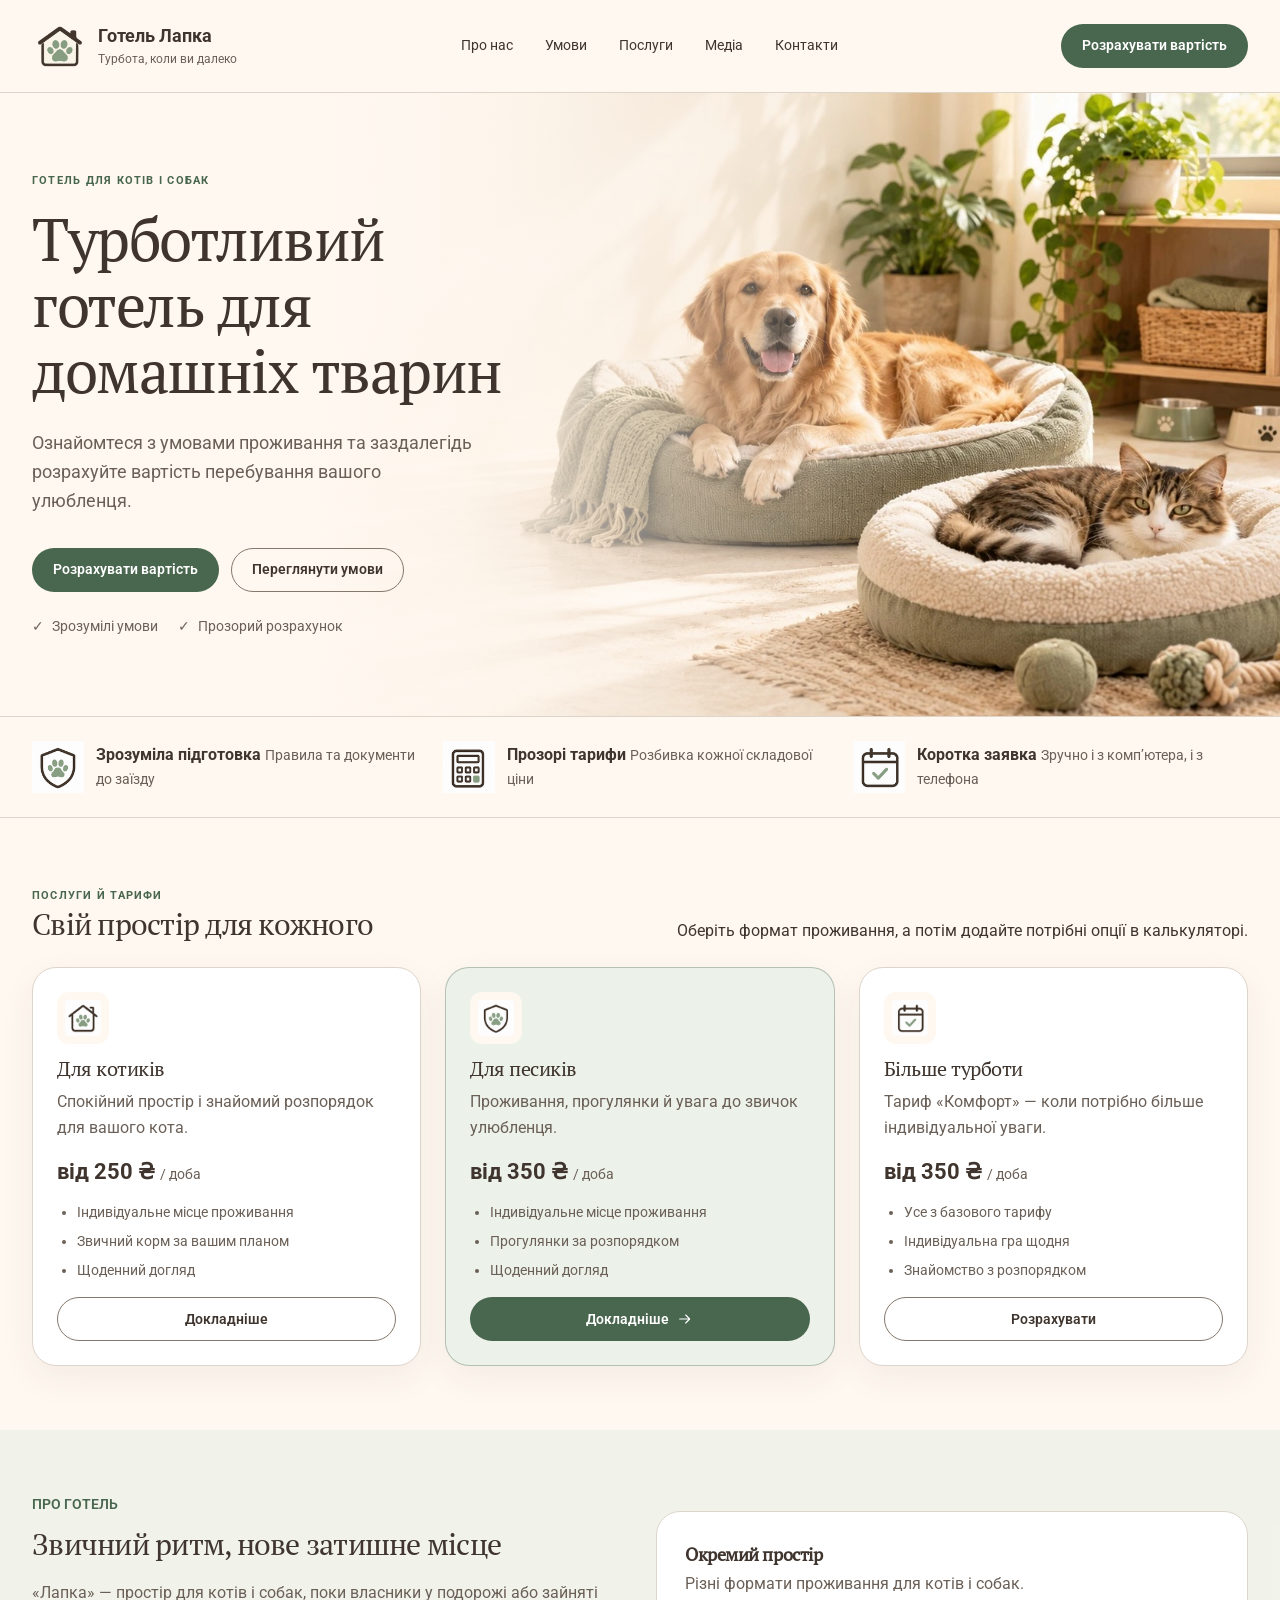
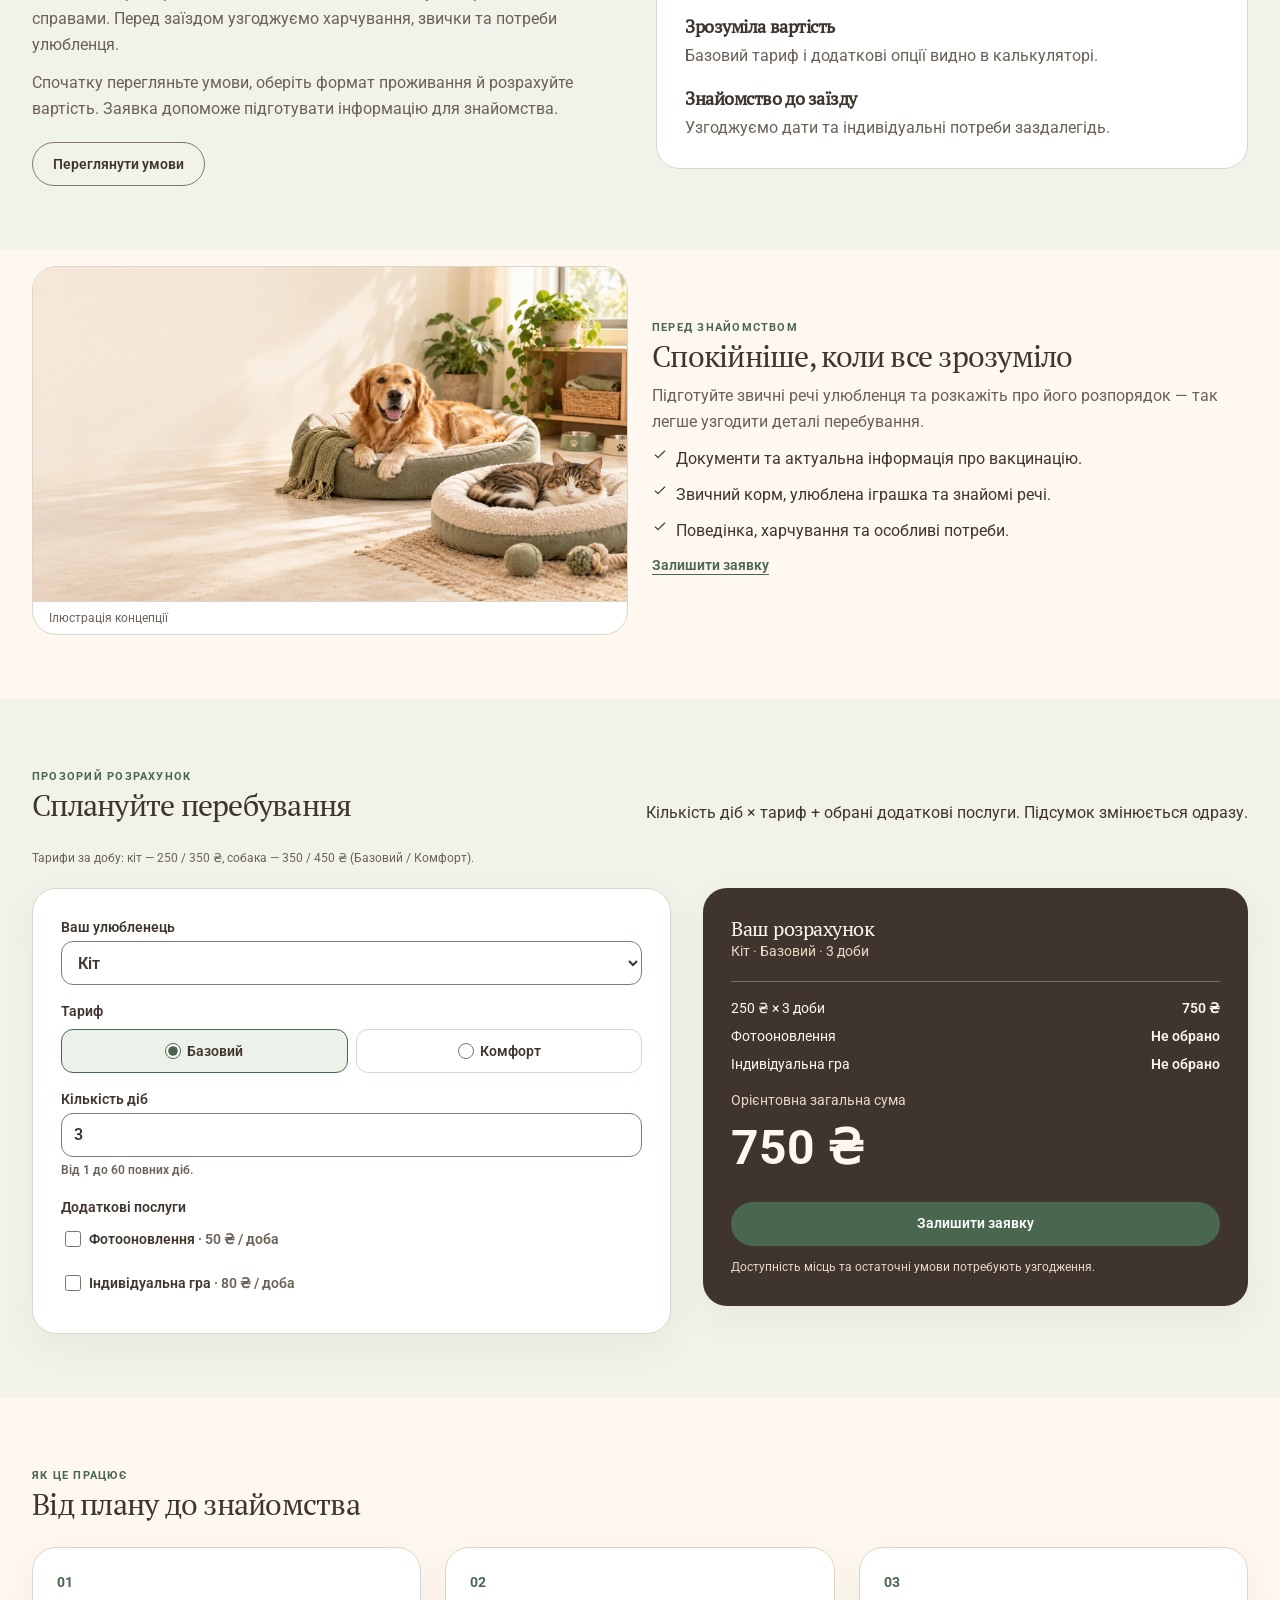
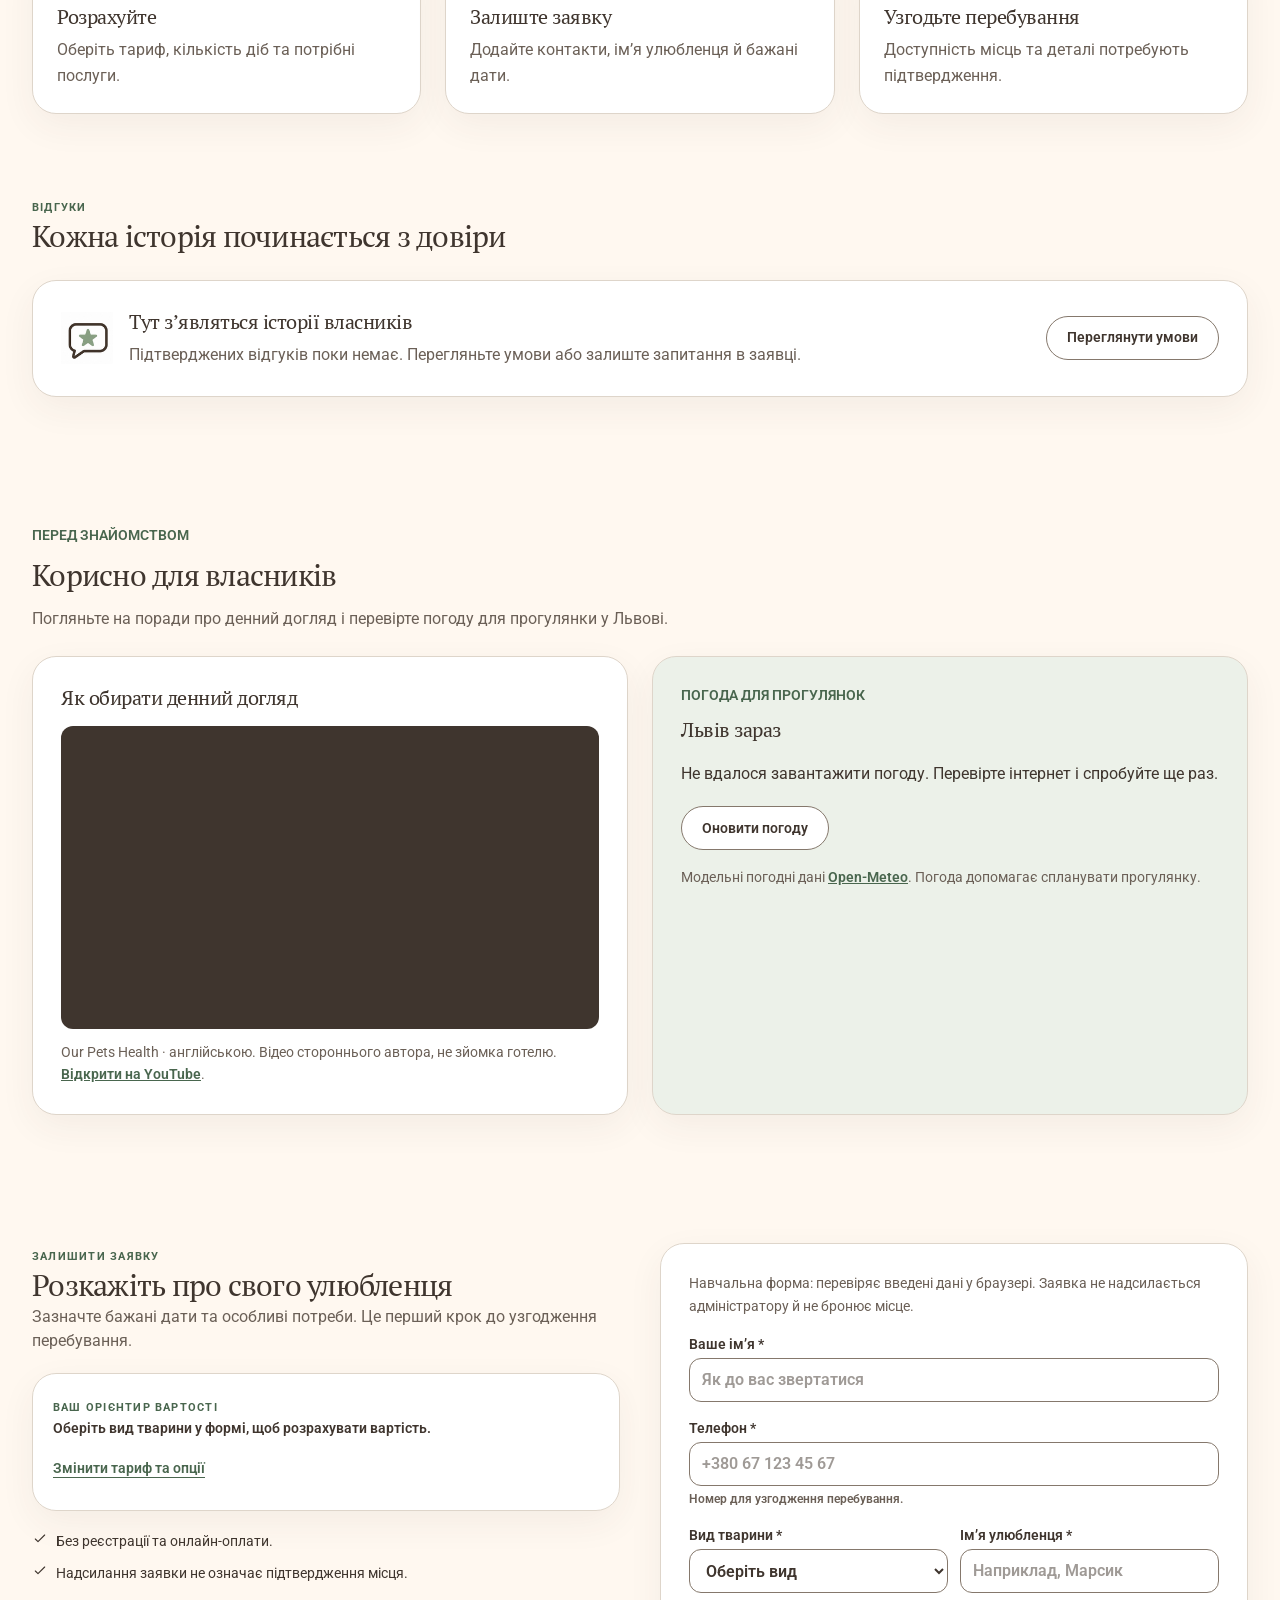
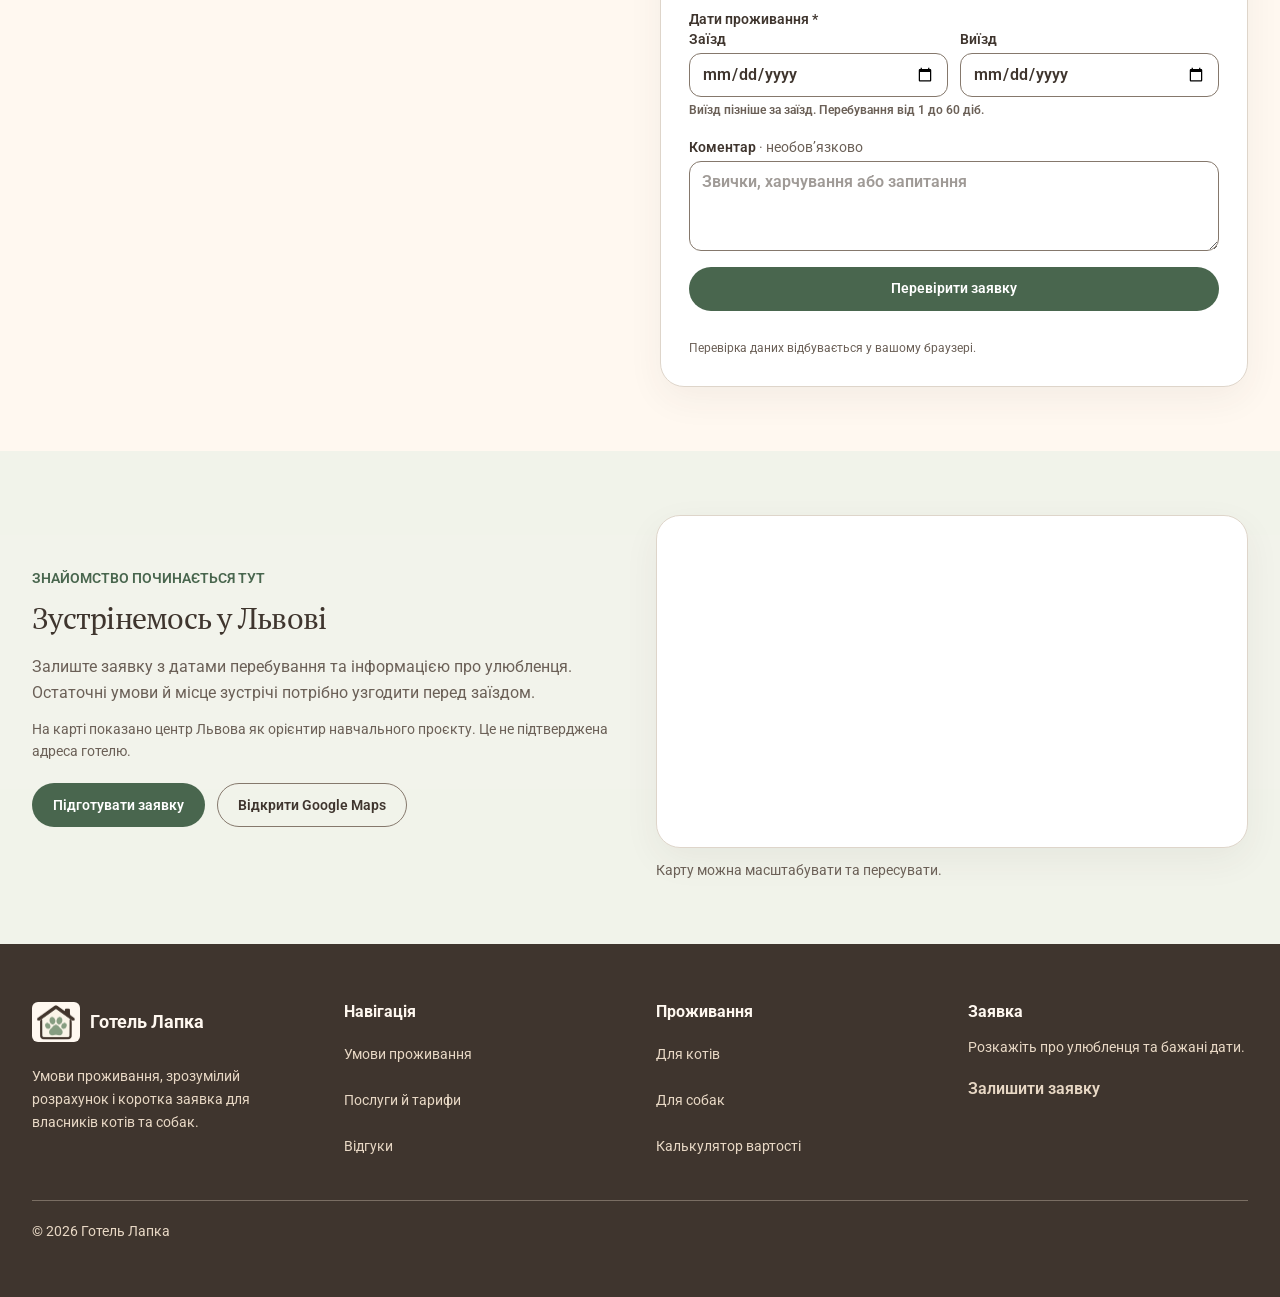
==== index.html @ b2c77f73 "feat: add responsive Lapka website and local assets" ====
<!doctype html>
<html lang="uk">
  <head>
    <meta charset="utf-8">
    <meta name="viewport" content="width=device-width, initial-scale=1">
    <meta name="description" content="Готель «Лапка» для котів і собак: умови проживання, прозорі тарифи, калькулятор вартості та заявка на перебування у Львові.">
    <title>Готель Лапка — турбота про котів і собак у Львові</title>
    <link rel="icon" href="assets/icons/brand.webp" type="image/webp">
    <link rel="stylesheet" href="assets/css/style.css">
  <link rel="stylesheet" href="assets/css/lab7.css"><meta name="theme-color" content="#49664E"></head>
  <body class="flex min-h-dvh flex-col bg-paper font-sans text-ink">
    <a href="#main-content" class="sr-only z-50 rounded-card bg-white px-4 py-2 text-brand focus-visible:not-sr-only focus-visible:fixed focus-visible:top-2 focus-visible:left-2">Перейти до вмісту</a>
    <header class="sticky top-0 z-30 border-b border-line bg-paper">
      <div class="mx-auto flex min-h-19 w-full max-w-shell items-center justify-between gap-5 px-5 sm:px-8 lg:min-h-23">
        <a href="#main-content" class="flex shrink-0 items-center gap-2.5 rounded-sm">
          <img src="assets/icons/brand.webp" alt="" width="192" height="146" class="h-10 w-12 object-contain lg:h-12 lg:w-14">
          <span class="text-base leading-tight font-bold sm:text-lg">
            Готель Лапка
            <small class="mt-1 block text-xs font-normal text-muted">Турбота, коли ви далеко</small>
          </span>
        </a>
        <nav id="site-menu" aria-label="Головна навігація" class="absolute inset-x-0 top-full hidden max-h-[calc(100dvh-4.75rem)] overflow-y-auto border-b border-line bg-paper px-5 py-3 shadow-card sm:px-8 lg:static lg:block lg:max-h-none lg:overflow-visible lg:border-0 lg:p-0 lg:shadow-none">
          <ul class="flex flex-col lg:flex-row lg:items-center lg:gap-2 xl:gap-3"><li><a href="#about" class="flex min-h-11 items-center rounded-md px-2.5 py-2 text-sm leading-tight transition-colors hover:bg-sand/45 hover:text-brand aria-[current=page]:bg-moss aria-[current=page]:font-semibold aria-[current=page]:text-brand">Про нас</a></li><li><a href="#conditions" class="flex min-h-11 items-center rounded-md px-2.5 py-2 text-sm leading-tight transition-colors hover:bg-sand/45 hover:text-brand aria-[current=page]:bg-moss aria-[current=page]:font-semibold aria-[current=page]:text-brand">Умови</a></li><li><a href="#services" class="flex min-h-11 items-center rounded-md px-2.5 py-2 text-sm leading-tight transition-colors hover:bg-sand/45 hover:text-brand aria-[current=page]:bg-moss aria-[current=page]:font-semibold aria-[current=page]:text-brand">Послуги</a></li><li><a href="#media" class="flex min-h-11 items-center rounded-md px-2.5 py-2 text-sm leading-tight transition-colors hover:bg-sand/45 hover:text-brand aria-[current=page]:bg-moss aria-[current=page]:font-semibold aria-[current=page]:text-brand">Медіа</a></li><li><a href="#contacts" class="flex min-h-11 items-center rounded-md px-2.5 py-2 text-sm leading-tight transition-colors hover:bg-sand/45 hover:text-brand aria-[current=page]:bg-moss aria-[current=page]:font-semibold aria-[current=page]:text-brand">Контакти</a></li></ul></nav>
        <div class="hidden shrink-0 xl:block">
          <a href="#calculator" class="inline-flex min-h-11 items-center justify-center gap-2 rounded-full border px-5 py-2.5 text-center text-sm leading-snug font-semibold transition-colors duration-200 focus-visible:outline-2 focus-visible:outline-offset-4 motion-reduce:transition-none border-transparent bg-brand text-white hover:bg-brand-hover active:bg-brand-pressed focus-visible:outline-brand">
            Розрахувати вартість </a>
        </div>
        <button type="button" class="inline-flex min-h-11 min-w-11 shrink-0 items-center justify-center rounded-full border border-input text-ink transition-colors hover:bg-sand/60 lg:hidden" aria-label="Відкрити меню" aria-expanded="false" aria-controls="site-menu" data-menu-toggle>
          <svg class="size-5" aria-hidden="true" viewbox="0 0 24 24" fill="none" stroke="currentColor" stroke-width="1.7">
            <path stroke-linecap="round" d="M4 6h16M4 12h16M4 18h16"></path>
          </svg>
        </button>
      </div>
    </header>
    <main id="main-content" tabindex="-1" class="flex-1">
      <section aria-labelledby="hero-title" class="relative isolate overflow-hidden bg-sand/55 lg:bg-paper">
        <div class="relative z-10 mx-auto w-full max-w-shell px-5 py-10 sm:px-8 sm:py-14 lg:py-20">
          <div class="max-w-xl">
            <p class="text-[0.7rem] font-bold tracking-[0.11em] text-brand uppercase mb-4">
              Готель для котів і собак
            </p>
            <h1 id="hero-title" class="text-[2.35rem] leading-[1.1] sm:text-5xl lg:text-[3.75rem]">
              Турботливий готель для домашніх тварин
            </h1>
            <p class="mt-5 max-w-md text-base leading-relaxed text-muted lg:mt-6 lg:text-lg">
              Ознайомтеся з умовами проживання та заздалегідь розрахуйте
              вартість перебування вашого улюбленця.
            </p>
            <div class="mt-6 flex flex-col gap-3 sm:flex-row lg:mt-8">
              <a class="inline-flex min-h-11 items-center justify-center gap-2 rounded-full border px-5 py-2.5 text-center text-sm leading-snug font-semibold transition-colors duration-200 focus-visible:outline-2 focus-visible:outline-offset-4 motion-reduce:transition-none border-transparent bg-brand text-white hover:bg-brand-hover active:bg-brand-pressed focus-visible:outline-brand w-full sm:w-auto" href="#calculator">
                Розрахувати вартість </a>
              <a class="inline-flex min-h-11 items-center justify-center gap-2 rounded-full border px-5 py-2.5 text-center text-sm leading-snug font-semibold transition-colors duration-200 focus-visible:outline-2 focus-visible:outline-offset-4 motion-reduce:transition-none border-input text-ink hover:bg-sand/60 active:bg-sand focus-visible:outline-brand w-full sm:w-auto" href="#conditions">Переглянути умови</a>
            </div>
            <ul class="mt-6 flex flex-wrap gap-x-5 gap-y-2 text-xs text-muted lg:text-sm">
              <li class="flex items-center gap-2">
                <span aria-hidden="true">✓</span> Зрозумілі умови
              </li>
              <li class="flex items-center gap-2">
                <span aria-hidden="true">✓</span> Прозорий розрахунок
              </li>
            </ul>
          </div>
        </div>
        <div class="relative lg:absolute lg:inset-0">
          <img src="assets/images/lapka-interior.webp" alt="Кіт і собака відпочивають у лежанках у світлій кімнаті" width="1672" height="941" fetchpriority="high" class="h-64 w-full object-cover object-center sm:h-80 lg:h-full">
          <span class="hero-wash pointer-events-none absolute inset-0 hidden lg:block" aria-hidden="true"></span>
        </div>
      </section>

      <div class="border-y border-line">
        <ul class="mx-auto grid w-full max-w-shell grid-cols-1 gap-4 px-5 py-5 sm:px-8 sm:py-6 md:grid-cols-2 lg:grid-cols-3">
          <li class="flex items-center gap-3">
            <img class="size-13 shrink-0 object-contain" src="assets/icons/shield.webp" alt="" width="96" height="96" loading="lazy">
            <div>
              <strong>Зрозуміла підготовка</strong>
              <small class="text-sm font-normal text-muted">Правила та документи до заїзду</small>
            </div>
          </li>
          <li class="flex items-center gap-3">
            <img class="size-13 shrink-0 object-contain" src="assets/icons/calc.webp" alt="" width="96" height="96" loading="lazy">
            <div>
              <strong>Прозорі тарифи</strong>
              <small class="text-sm font-normal text-muted">Розбивка кожної складової ціни</small>
            </div>
          </li>
          <li class="flex items-center gap-3">
            <img class="size-13 shrink-0 object-contain" src="assets/icons/calendar.webp" alt="" width="96" height="96" loading="lazy">
            <div>
              <strong>Коротка заявка</strong>
              <small class="text-sm font-normal text-muted">Зручно і з комп’ютера, і з телефона</small>
            </div>
          </li>
        </ul>
      </div>
      <section class="py-10 md:py-14 lg:py-16 scroll-mt-24" id="services" aria-labelledby="services-heading">
        <div class="mx-auto w-full max-w-shell px-5 sm:px-8">
          <div class="mb-6 flex flex-col gap-3 lg:flex-row lg:items-end lg:justify-between lg:gap-8">
            <div>
              <span class="text-[0.7rem] font-bold tracking-[0.11em] text-brand uppercase">Послуги й тарифи</span>
              <h2 id="services-heading" class="text-2xl leading-tight lg:text-3xl">
                Свій простір для кожного
              </h2>
            </div>
            <p>
              Оберіть формат проживання, а потім додайте потрібні опції в
              калькуляторі.
            </p>
          </div>
          <div class="grid grid-cols-1 gap-6 md:grid-cols-2 lg:grid-cols-3" data-service-grid="">
            <article class="flex h-full min-w-0 flex-col rounded-card border border-line bg-white p-5 shadow-card transition-shadow motion-safe:hover:shadow-raised sm:p-6">
              <img src="assets/icons/house.webp" alt="" width="112" height="112" loading="lazy" class="size-13 shrink-0 rounded-field bg-paper object-contain p-2">
              <h3 class="mt-3 text-xl leading-tight">Для котиків</h3>
              <p class="mt-2 leading-relaxed text-muted">
                Спокійний простір і знайомий розпорядок для вашого кота.
              </p>
              <div class="mt-4 text-[1.4rem] leading-tight font-bold">
                від 250 ₴
                <small class="text-sm font-normal text-muted">/ доба</small>
              </div>
              <ul class="my-4 list-disc space-y-1.5 pl-5 text-sm leading-relaxed text-muted">
                <li>Індивідуальне місце проживання</li>
                <li>Звичний корм за вашим планом</li>
                <li>Щоденний догляд</li>
              </ul>
              <a class="inline-flex min-h-11 items-center justify-center gap-2 rounded-full border px-5 py-2.5 text-center text-sm leading-snug font-semibold transition-colors duration-200 focus-visible:outline-2 focus-visible:outline-offset-4 motion-reduce:transition-none border-input text-ink hover:bg-sand/60 active:bg-sand focus-visible:outline-brand" href="service-cats.html" aria-label="Докладніше про проживання для котів">Докладніше</a>
            </article>
            <article class="flex h-full min-w-0 flex-col rounded-card border border-brand/35 bg-moss p-5 shadow-card transition-shadow motion-safe:hover:shadow-raised sm:p-6">
              <img src="assets/icons/shield.webp" alt="" width="112" height="112" loading="lazy" class="size-13 shrink-0 rounded-field bg-paper object-contain p-2">
              <h3 class="mt-3 text-xl leading-tight">Для песиків</h3>
              <p class="mt-2 leading-relaxed text-muted">
                Проживання, прогулянки й увага до звичок улюбленця.
              </p>
              <div class="mt-4 text-[1.4rem] leading-tight font-bold">
                від 350 ₴
                <small class="text-sm font-normal text-muted">/ доба</small>
              </div>
              <ul class="my-4 list-disc space-y-1.5 pl-5 text-sm leading-relaxed text-muted">
                <li>Індивідуальне місце проживання</li>
                <li>Прогулянки за розпорядком</li>
                <li>Щоденний догляд</li>
              </ul>
              <a class="inline-flex min-h-11 items-center justify-center gap-2 rounded-full border px-5 py-2.5 text-center text-sm leading-snug font-semibold transition-colors duration-200 focus-visible:outline-2 focus-visible:outline-offset-4 motion-reduce:transition-none border-transparent bg-brand text-white hover:bg-brand-hover active:bg-brand-pressed focus-visible:outline-brand" href="service-dogs.html" aria-label="Докладніше про проживання для собак">Докладніше<svg class="size-4 shrink-0" aria-hidden="true" viewbox="0 0 24 24" fill="none" stroke="currentColor" stroke-width="1.7" stroke-linecap="round" stroke-linejoin="round">
                  <path d="M4 12h15m-6-6 6 6-6 6"></path></svg></a>
            </article>
            <article class="flex h-full min-w-0 flex-col rounded-card border border-line bg-white p-5 shadow-card transition-shadow motion-safe:hover:shadow-raised sm:p-6">
              <img src="assets/icons/calendar.webp" alt="" width="112" height="112" loading="lazy" class="size-13 shrink-0 rounded-field bg-paper object-contain p-2">
              <h3 class="mt-3 text-xl leading-tight">Більше турботи</h3>
              <p class="mt-2 leading-relaxed text-muted">
                Тариф «Комфорт» — коли потрібно більше індивідуальної уваги.
              </p>
              <div class="mt-4 text-[1.4rem] leading-tight font-bold">
                від 350 ₴
                <small class="text-sm font-normal text-muted">/ доба</small>
              </div>
              <ul class="my-4 list-disc space-y-1.5 pl-5 text-sm leading-relaxed text-muted">
                <li>Усе з базового тарифу</li>
                <li>Індивідуальна гра щодня</li>
                <li>Знайомство з розпорядком</li>
              </ul>
              <a class="inline-flex min-h-11 items-center justify-center gap-2 rounded-full border px-5 py-2.5 text-center text-sm leading-snug font-semibold transition-colors duration-200 focus-visible:outline-2 focus-visible:outline-offset-4 motion-reduce:transition-none border-input text-ink hover:bg-sand/60 active:bg-sand focus-visible:outline-brand" href="#calculator">Розрахувати</a>
            </article>
          </div>
        </div>
      </section>
      <section id="about" aria-labelledby="about-title" class="bg-moss/70 py-10 md:py-14 lg:py-16 scroll-mt-24">
  <div class="mx-auto grid w-full max-w-shell grid-cols-1 gap-8 px-5 sm:px-8 lg:grid-cols-2 lg:items-center">
    <div><p class="mb-3 text-sm font-semibold text-brand">ПРО ГОТЕЛЬ</p><h2 id="about-title" class="text-2xl leading-tight lg:text-3xl">Звичний ритм, нове затишне місце</h2>
      <p class="mt-4 leading-relaxed text-muted">«Лапка» — простір для котів і собак, поки власники у подорожі або зайняті справами. Перед заїздом узгоджуємо харчування, звички та потреби улюбленця.</p>
      <p class="mt-3 leading-relaxed text-muted">Спочатку перегляньте умови, оберіть формат проживання й розрахуйте вартість. Заявка допоможе підготувати інформацію для знайомства.</p>
      <a href="#conditions" class="mt-5 inline-flex min-h-11 items-center rounded-full border border-input px-5 py-2.5 text-sm font-semibold transition-colors hover:bg-sand/60">Переглянути умови</a></div>
    <ul class="space-y-4 rounded-card border border-line bg-white p-5 md:p-7">
      <li><h3 class="text-lg font-semibold">Окремий простір</h3><p class="mt-1 text-muted">Різні формати проживання для котів і собак.</p></li>
      <li><h3 class="text-lg font-semibold">Зрозуміла вартість</h3><p class="mt-1 text-muted">Базовий тариф і додаткові опції видно в калькуляторі.</p></li>
      <li><h3 class="text-lg font-semibold">Знайомство до заїзду</h3><p class="mt-1 text-muted">Узгоджуємо дати та індивідуальні потреби заздалегідь.</p></li>
    </ul>
  </div></section><section class="pt-4 pb-10 md:pb-14 lg:pb-16 scroll-mt-24" id="conditions" aria-labelledby="conditions-heading">
        <div class="mx-auto grid w-full max-w-shell grid-cols-1 gap-6 px-5 sm:px-8 lg:grid-cols-2">
          <figure class="self-center overflow-hidden rounded-card border border-line bg-white">
            <img src="assets/images/lapka-interior.webp" width="1672" height="941" alt="Ілюстрація концепції затишного простору для кота та собаки" loading="lazy">
            <figcaption class="border-t border-line px-4 py-2 text-xs text-muted">
              Ілюстрація концепції
            </figcaption>
          </figure>
          <div class="self-center">
            <span class="text-[0.7rem] font-bold tracking-[0.11em] text-brand uppercase">Перед знайомством</span>
            <h2 id="conditions-heading" class="text-2xl leading-tight lg:text-3xl">
              Спокійніше, коли все зрозуміло
            </h2>
            <p class="mt-2 leading-relaxed text-muted">
              Підготуйте звичні речі улюбленця та розкажіть про його розпорядок
              — так легше узгодити деталі перебування.
            </p>
            <div class="mt-3 flex items-start gap-2">
              <svg class="size-4 shrink-0" aria-hidden="true" viewbox="0 0 24 24" fill="none" stroke="currentColor" stroke-width="1.7" stroke-linecap="round" stroke-linejoin="round">
                <path d="m5 12 4 4 10-10"></path>
              </svg>
              <span>Документи та актуальна інформація про вакцинацію.</span>
            </div>
            <div class="mt-3 flex items-start gap-2">
              <svg class="size-4 shrink-0" aria-hidden="true" viewbox="0 0 24 24" fill="none" stroke="currentColor" stroke-width="1.7" stroke-linecap="round" stroke-linejoin="round">
                <path d="m5 12 4 4 10-10"></path>
              </svg>
              <span>Звичний корм, улюблена іграшка та знайомі речі.</span>
            </div>
            <div class="mt-3 flex items-start gap-2">
              <svg class="size-4 shrink-0" aria-hidden="true" viewbox="0 0 24 24" fill="none" stroke="currentColor" stroke-width="1.7" stroke-linecap="round" stroke-linejoin="round">
                <path d="m5 12 4 4 10-10"></path>
              </svg>
              <span>Поведінка, харчування та особливі потреби.</span>
            </div>
            <a class="inline-flex min-h-11 items-center gap-2 rounded-sm text-sm font-semibold text-brand underline underline-offset-4 hover:text-brand-hover" href="#application">
              Залишити заявку
              </a>
          </div>
        </div>
      </section>
      <section class="bg-moss/70 py-10 md:py-14 lg:py-16 scroll-mt-24" id="calculator" aria-labelledby="calculator-heading">
        <div class="mx-auto w-full max-w-shell px-5 sm:px-8">
          <div class="mb-6 flex flex-col gap-3 lg:flex-row lg:items-end lg:justify-between lg:gap-8">
            <div>
              <span class="text-[0.7rem] font-bold tracking-[0.11em] text-brand uppercase">Прозорий розрахунок</span>
              <h2 id="calculator-heading" class="text-2xl leading-tight lg:text-3xl">
                Сплануйте перебування
              </h2>
            </div>
            <p>
              Кількість діб × тариф + обрані додаткові послуги. Підсумок
              змінюється одразу.
            </p>
          </div>
          <p class="mt-1 mb-5 text-xs leading-relaxed text-muted">
            Тарифи за добу: кіт — 250 / 350 ₴, собака — 350 / 450 ₴ (Базовий /
            Комфорт).
          </p>
          <div class="grid grid-cols-1 items-start gap-5 lg:grid-cols-[1.08fr_0.92fr] lg:gap-8">
            <div class="min-w-0 space-y-4 rounded-card border border-line bg-white p-5 shadow-card md:p-7">
              <div class="min-w-0 text-sm font-semibold">
                <label for="calc-pet">Ваш улюбленець</label>
                <select id="calc-pet" class="mt-1 block min-h-11 w-full max-w-full min-w-0 rounded-field border border-input bg-white px-3 py-2 text-base text-ink aria-invalid:border-danger" data-calc="pet">
                  <option value="cat" selected>Кіт</option>
                  <option value="dog">Собака</option>
                </select>
              </div>
              <fieldset class="min-w-0 text-sm font-semibold">
                <legend>Тариф</legend>
                <div class="mt-2 grid grid-cols-2 gap-2">
                  <label class="flex min-h-11 cursor-pointer items-center justify-center gap-1.5 rounded-field border border-line px-2 text-sm has-checked:border-brand has-checked:bg-moss">
                    <input type="radio" name="calc-plan" data-calc="plan" value="basic" checked class="size-4 shrink-0 accent-brand">
                    Базовий
                  </label>
                  <label class="flex min-h-11 cursor-pointer items-center justify-center gap-1.5 rounded-field border border-line px-2 text-sm has-checked:border-brand has-checked:bg-moss">
                    <input type="radio" name="calc-plan" data-calc="plan" value="comfort" class="size-4 shrink-0 accent-brand">
                    Комфорт
                  </label>
                </div>
              </fieldset>
              <div class="min-w-0 text-sm font-semibold">
                <label for="calc-days">Кількість діб</label>
                <input id="calc-days" class="mt-1 block min-h-11 w-full max-w-full min-w-0 rounded-field border border-input bg-white px-3 py-2 text-base text-ink aria-invalid:border-danger" type="number" inputmode="numeric" min="1" max="60" step="1" data-calc="days" value="3" aria-describedby="days-help" aria-invalid="false">
                <p id="days-help" class="mt-1 text-xs leading-relaxed text-muted">
                  Від 1 до 60 повних діб.
                </p>
                <p id="days-error" class="mt-1 text-sm font-semibold text-danger" hidden="">
                  Введіть ціле число від 1 до 60.
                </p>
              </div>
              <fieldset class="min-w-0 text-sm font-semibold">
                <legend>Додаткові послуги</legend>
                <label class="flex min-h-11 cursor-pointer items-center gap-2 rounded-lg px-1 text-sm has-disabled:cursor-default has-disabled:text-muted">
                  <input type="checkbox" data-calc="photo" class="size-4 shrink-0 accent-brand">
                  <span>
                    Фотооновлення
                    <span class="text-sm text-muted">· 50 ₴ / доба</span>
                  </span>
                </label>
                <label class="flex min-h-11 cursor-pointer items-center gap-2 rounded-lg px-1 text-sm has-disabled:cursor-default has-disabled:text-muted">
                  <input type="checkbox" id="play-option" data-calc="play" class="size-4 shrink-0 accent-brand">
                  <span>
                    Індивідуальна гра
                    <span class="text-sm text-muted" id="play-label">· 80 ₴ / доба</span>
                  </span>
                </label>
              </fieldset>
            </div>
            <aside class="min-w-0 rounded-card bg-ink p-5 text-paper shadow-card md:p-7" aria-labelledby="calc-summary-title" data-price-summary="">
              <h3 id="calc-summary-title" class="text-xl leading-tight">
                Ваш розрахунок
              </h3>
              <div aria-live="polite" aria-atomic="true">
                <p id="price-warning" class="text-sand" hidden>
                  Вкажіть цілу кількість діб від 1 до 60, щоб побачити підсумок.
                </p>
                <div id="price-breakdown">
                  <p id="price-label" class="text-sm text-sand">
                    Кіт · Базовий · 3 доби
                  </p>
                  <dl class="mt-5 space-y-2 border-t border-sand/35 pt-4">
                    <div class="flex flex-wrap items-baseline justify-between gap-x-4 gap-y-1 text-sm">
                      <dt id="price-rate">250 ₴ × 3 доби</dt>
                      <dd id="price-stay" class="font-semibold">750 ₴</dd>
                    </div>
                    <div class="flex flex-wrap items-baseline justify-between gap-x-4 gap-y-1 text-sm">
                      <dt>Фотооновлення</dt>
                      <dd id="price-photo" class="font-semibold">Не обрано</dd>
                    </div>
                    <div class="flex flex-wrap items-baseline justify-between gap-x-4 gap-y-1 text-sm">
                      <dt>Індивідуальна гра</dt>
                      <dd id="price-play" class="font-semibold">Не обрано</dd>
                    </div>
                  </dl>
                  <p class="mt-4 text-sm text-sand">Орієнтовна загальна сума</p>
                </div>
                <p class="my-2 text-4xl leading-tight font-bold sm:text-5xl" id="price-total">
                  750 ₴
                </p>
              </div>
              <a class="inline-flex min-h-11 items-center justify-center gap-2 rounded-full border px-5 py-2.5 text-center text-sm leading-snug font-semibold transition-colors duration-200 focus-visible:outline-2 focus-visible:outline-offset-4 motion-reduce:transition-none border-transparent bg-brand text-white hover:bg-brand-hover active:bg-brand-pressed mt-4 focus-visible:outline-paper w-full" id="price-apply" href="#application">
                Залишити заявку
                </a>
              <button class="inline-flex min-h-11 items-center justify-center gap-2 rounded-full border px-5 py-2.5 text-center text-sm leading-snug font-semibold transition-colors duration-200 disabled:cursor-not-allowed motion-reduce:transition-none border-transparent bg-brand text-white hover:bg-brand-hover active:bg-brand-pressed disabled:bg-sand disabled:text-muted mt-4 w-full" id="price-apply-disabled" type="button" disabled hidden>
                Залишити заявку
              </button>
              <p class="mt-3 text-xs leading-relaxed text-sand">
                Доступність місць та остаточні умови потребують узгодження.
              </p>
            </aside>
          </div>
        </div>
      </section>

      <section class="py-10 md:py-14 lg:py-16" aria-labelledby="steps-heading">
        <div class="mx-auto w-full max-w-shell px-5 sm:px-8">
          <div class="mb-6 flex flex-col gap-3 lg:flex-row lg:items-end lg:justify-between lg:gap-8">
            <div>
              <span class="text-[0.7rem] font-bold tracking-[0.11em] text-brand uppercase">Як це працює</span>
              <h2 id="steps-heading" class="text-2xl leading-tight lg:text-3xl">
                Від плану до знайомства
              </h2>
            </div>
          </div>
          <ol class="grid grid-cols-1 gap-6 md:grid-cols-2 lg:grid-cols-3">
            <li class="min-w-0 rounded-card border border-line bg-white p-5 shadow-card sm:p-6">
              <div class="mb-2 text-sm font-bold text-brand">01</div>
              <h3 class="mt-3 text-xl leading-tight">Розрахуйте</h3>
              <p class="mt-2 leading-relaxed text-muted">
                Оберіть тариф, кількість діб та потрібні послуги.
              </p>
            </li>
            <li class="min-w-0 rounded-card border border-line bg-white p-5 shadow-card sm:p-6">
              <div class="mb-2 text-sm font-bold text-brand">02</div>
              <h3 class="mt-3 text-xl leading-tight">Залиште заявку</h3>
              <p class="mt-2 leading-relaxed text-muted">
                Додайте контакти, ім’я улюбленця й бажані дати.
              </p>
            </li>
            <li class="min-w-0 rounded-card border border-line bg-white p-5 shadow-card sm:p-6">
              <div class="mb-2 text-sm font-bold text-brand">03</div>
              <h3 class="mt-3 text-xl leading-tight">Узгодьте перебування</h3>
              <p class="mt-2 leading-relaxed text-muted">
                Доступність місць та деталі потребують підтвердження.
              </p>
            </li>
          </ol>
        </div>
      </section>
      <section class="pt-4 pb-10 md:pb-14 lg:pb-16 scroll-mt-24" id="reviews" aria-labelledby="reviews-heading">
        <div class="mx-auto w-full max-w-shell px-5 sm:px-8">
          <div class="mb-6 flex flex-col gap-3 lg:flex-row lg:items-end lg:justify-between lg:gap-8">
            <div>
              <span class="text-[0.7rem] font-bold tracking-[0.11em] text-brand uppercase">Відгуки</span>
              <h2 id="reviews-heading" class="text-2xl leading-tight lg:text-3xl">
                Кожна історія починається з довіри
              </h2>
            </div>
          </div>
          <div class="grid items-start gap-4 rounded-card border border-line bg-white p-5 shadow-card sm:grid-cols-[auto_1fr] sm:p-7 lg:grid-cols-[auto_1fr_auto] lg:items-center">
            <img class="size-13 shrink-0 object-contain" src="assets/icons/review.webp" alt="" width="96" height="96" loading="lazy">
            <div>
              <h3 class="text-xl leading-tight">
                Тут з’являться історії власників
              </h3>
              <p class="mt-2 leading-relaxed text-muted">
                Підтверджених відгуків поки немає. Перегляньте умови або залиште
                запитання в заявці.
              </p>
            </div>
            <a class="inline-flex min-h-11 items-center justify-center gap-2 rounded-full border px-5 py-2.5 text-center text-sm leading-snug font-semibold transition-colors duration-200 focus-visible:outline-2 focus-visible:outline-offset-4 motion-reduce:transition-none border-input text-ink hover:bg-sand/60 active:bg-sand focus-visible:outline-brand" href="#conditions">Переглянути умови</a>
          </div>
        </div>
      </section>
      <section id="media" aria-labelledby="media-title" class="py-10 md:py-14 lg:py-16 scroll-mt-24">
  <div class="mx-auto w-full max-w-shell px-5 sm:px-8">
    <p class="mb-3 text-sm font-semibold text-brand">ПЕРЕД ЗНАЙОМСТВОМ</p>
    <h2 id="media-title" class="text-2xl leading-tight lg:text-3xl">Корисно для власників</h2>
    <p class="mt-3 max-w-3xl leading-relaxed text-muted">Погляньте на поради про денний догляд і перевірте погоду для прогулянки у Львові.</p>
    <div class="mt-6 grid grid-cols-1 gap-6 lg:grid-cols-2">
      <figure class="min-w-0 rounded-card border border-line bg-white p-5 shadow-card md:p-7">
        <h3 class="mb-4 text-xl leading-tight">Як обирати денний догляд</h3>
        <!-- МЕДІА 1: YouTube. Адаптивний контейнер 16:9, доступна назва та lazy loading. -->
        <div class="aspect-video overflow-hidden rounded-field bg-ink">
          <iframe src="https://www.youtube-nocookie.com/embed/nIR0y02L6S0" title="Dog Daycare 101 — поради щодо денного догляду за собакою, Our Pets Health" class="h-full w-full border-0" width="560" height="315" loading="lazy" referrerpolicy="strict-origin-when-cross-origin" allow="accelerometer; autoplay; clipboard-write; encrypted-media; gyroscope; picture-in-picture; web-share" allowfullscreen></iframe>
        </div>
        <figcaption class="mt-3 text-sm leading-relaxed text-muted">Our Pets Health · англійською. Відео стороннього автора, не зйомка готелю. <a class="font-semibold text-brand underline" href="https://www.youtube.com/watch?v=nIR0y02L6S0" target="_blank" rel="noopener noreferrer">Відкрити на YouTube</a>.</figcaption>
      </figure>
      <!-- МЕДІА 2: динамічний інформер Open-Meteo. Дані запитуються через Fetch API. -->
      <aside id="weather-widget" aria-labelledby="weather-title" class="min-w-0 rounded-card border border-line bg-moss p-5 shadow-card md:p-7">
        <p class="mb-3 text-sm font-semibold text-brand">ПОГОДА ДЛЯ ПРОГУЛЯНОК</p>
        <h3 id="weather-title" class="text-xl leading-tight">Львів зараз</h3>
        <div id="weather-content" class="mt-5" role="status" aria-live="polite"><p class="text-muted">Завантажуємо актуальну погоду…</p></div>
        <button id="weather-refresh" type="button" class="mt-5 inline-flex min-h-11 items-center justify-center rounded-full border border-input bg-white px-5 py-2.5 text-sm font-semibold transition-colors hover:bg-sand/60">Оновити погоду</button>
        <p class="mt-4 text-sm leading-relaxed text-muted">Модельні погодні дані <a href="https://open-meteo.com/" class="font-semibold text-brand underline" target="_blank" rel="noopener noreferrer">Open-Meteo</a>. Погода допомагає спланувати прогулянку.</p>
      </aside>
    </div>
  </div></section><section class="py-10 md:py-14 lg:py-16 scroll-mt-24" id="application" aria-labelledby="application-heading">
        <div class="mx-auto grid w-full max-w-shell grid-cols-1 items-start gap-7 px-5 sm:px-8 lg:grid-cols-2 lg:gap-10" data-application-layout="">
          <div>
            <span class="text-[0.7rem] font-bold tracking-[0.11em] text-brand uppercase">Залишити заявку</span>
            <h2 id="application-heading" class="text-2xl leading-tight lg:text-3xl">
              Розкажіть про свого улюбленця
            </h2>
            <p class="text-muted">
              Зазначте бажані дати та особливі потреби. Це перший крок до
              узгодження перебування.
            </p>
            <div class="calculation-reference my-5 space-y-2 rounded-card border border-line bg-white p-5 shadow-card">
              <span class="text-[0.7rem] font-bold tracking-[0.11em] text-brand uppercase">Ваш орієнтир вартості</span>
              <b id="application-price-label" hidden></b>
              <p class="text-sm">
                <span id="application-price-status" class="font-semibold" role="status">
                  Оберіть вид тварини у формі, щоб розрахувати вартість.
                </span>
                <span id="application-price-note"></span>
              </p>
              <a class="inline-flex min-h-11 items-center gap-2 rounded-sm text-sm font-semibold text-brand underline underline-offset-4 hover:text-brand-hover" href="#calculator">
                Змінити тариф та опції
                </a>
            </div>
            <div class="mt-3 flex items-start gap-2">
              <svg class="size-4 shrink-0" aria-hidden="true" viewbox="0 0 24 24" fill="none" stroke="currentColor" stroke-width="1.7" stroke-linecap="round" stroke-linejoin="round">
                <path d="m5 12 4 4 10-10"></path>
              </svg>
              <span class="text-sm">Без реєстрації та онлайн-оплати.</span>
            </div>
            <div class="mt-3 flex items-start gap-2">
              <svg class="size-4 shrink-0" aria-hidden="true" viewbox="0 0 24 24" fill="none" stroke="currentColor" stroke-width="1.7" stroke-linecap="round" stroke-linejoin="round">
                <path d="m5 12 4 4 10-10"></path>
              </svg>
              <span class="text-sm">Надсилання заявки не означає підтвердження місця.</span>
            </div>
          </div>
          <div id="application-content">
            <form id="application-form" class="min-w-0 space-y-4 rounded-card border border-line bg-white p-5 shadow-card md:p-7" novalidate="" aria-describedby="demo-form-note">
              <p id="demo-form-note" class="mb-4 text-sm leading-relaxed text-muted">Навчальна форма: перевіряє введені дані у браузері. Заявка не надсилається адміністратору й не бронює місце.</p><div class="min-w-0 text-sm font-semibold">
                <label for="owner">Ваше ім’я *</label>
                <input class="mt-1 block min-h-11 w-full max-w-full min-w-0 rounded-field border border-input bg-white px-3 py-2 text-base text-ink aria-invalid:border-danger" id="owner" name="owner" autocomplete="given-name" required="" maxlength="80" placeholder="Як до вас звертатися" value="" aria-describedby="owner-error">
                <p class="mt-1 text-sm font-semibold text-danger" id="owner-error" hidden=""></p>
              </div>
              <div class="min-w-0 text-sm font-semibold">
                <label for="phone">Телефон *</label>
                <input class="mt-1 block min-h-11 w-full max-w-full min-w-0 rounded-field border border-input bg-white px-3 py-2 text-base text-ink aria-invalid:border-danger" id="phone" name="phone" autocomplete="tel" type="tel" inputmode="tel" required="" maxlength="30" placeholder="+380 67 123 45 67" value="" aria-describedby="phone-help phone-error">
                <p class="mt-1 text-xs leading-relaxed text-muted" id="phone-help">
                  Номер для узгодження перебування.
                </p>
                <p class="mt-1 text-sm font-semibold text-danger" id="phone-error" hidden=""></p>
              </div>
              <div class="grid grid-cols-1 gap-3 text-sm font-semibold sm:grid-cols-2">
                <div class="min-w-0">
                  <label for="application-pet">Вид тварини *</label>
                  <select class="mt-1 block min-h-11 w-full max-w-full min-w-0 rounded-field border border-input bg-white px-3 py-2 text-base text-ink aria-invalid:border-danger" id="application-pet" name="pet" required="" aria-describedby="pet-error">
                    <option value="">Оберіть вид</option>
                    <option value="cat">Кіт</option>
                    <option value="dog">Собака</option>
                  </select>
                  <p class="mt-1 text-sm font-semibold text-danger" id="pet-error" hidden=""></p>
                </div>
                <div class="min-w-0">
                  <label for="petname">Ім’я улюбленця *</label>
                  <input class="mt-1 block min-h-11 w-full max-w-full min-w-0 rounded-field border border-input bg-white px-3 py-2 text-base text-ink aria-invalid:border-danger" id="petname" name="petname" required="" maxlength="100" placeholder="Наприклад, Марсик" value="" aria-describedby="petname-error">
                  <p class="mt-1 text-sm font-semibold text-danger" id="petname-error" hidden=""></p>
                </div>
              </div>
              <fieldset class="min-w-0 text-sm font-semibold">
                <legend>Дати проживання *</legend>
                <div class="grid grid-cols-1 gap-3 sm:grid-cols-2">
                  <div>
                    <label for="arrival">Заїзд</label>
                    <input class="mt-1 block min-h-11 w-full max-w-full min-w-0 rounded-field border border-input bg-white px-3 py-2 text-base text-ink aria-invalid:border-danger" id="arrival" name="arrival" type="date" required="" value="" aria-describedby="dates-help arrival-error">
                    <p class="mt-1 text-sm font-semibold text-danger" id="arrival-error" hidden=""></p>
                  </div>
                  <div>
                    <label for="departure">Виїзд</label>
                    <input class="mt-1 block min-h-11 w-full max-w-full min-w-0 rounded-field border border-input bg-white px-3 py-2 text-base text-ink aria-invalid:border-danger" id="departure" name="departure" type="date" required="" value="" aria-describedby="dates-help departure-error">
                    <p class="mt-1 text-sm font-semibold text-danger" id="departure-error" hidden=""></p>
                  </div>
                </div>
                <p id="dates-help" class="mt-1 text-xs leading-relaxed text-muted">
                  Виїзд пізніше за заїзд. Перебування від 1 до 60 діб.
                </p>
              </fieldset>
              <div class="min-w-0 text-sm font-semibold">
                <label for="comment">
                  Коментар
                  <span class="font-normal text-muted">· необов’язково</span>
                </label>
                <textarea class="mt-1 block min-h-11 w-full max-w-full min-w-0 rounded-field border border-input bg-white px-3 py-2 text-base text-ink aria-invalid:border-danger" id="comment" name="comment" rows="3" maxlength="500" placeholder="Звички, харчування або запитання"></textarea>
              </div>
              <div class="my-3 rounded-field border border-danger/40 bg-danger/8 p-3 text-sm text-danger" id="submit-error" role="alert" hidden=""></div>
              <button type="button" class="inline-flex min-h-11 items-center justify-center gap-2 rounded-full border px-5 py-2.5 text-center text-sm leading-snug font-semibold transition-colors duration-200 focus-visible:outline-2 focus-visible:outline-offset-4 disabled:cursor-not-allowed motion-reduce:transition-none border-transparent bg-brand text-white hover:bg-brand-hover active:bg-brand-pressed focus-visible:outline-brand disabled:bg-sand disabled:text-muted w-full aria-busy:cursor-wait" id="submit-application">Перевірити заявку</button>
              <p class="mt-3 text-xs leading-relaxed text-muted">
                Перевірка даних відбувається у вашому браузері.
              </p>
            </form>
          </div>
        </div>
      </section>
    <section id="contacts" aria-labelledby="contacts-title" class="bg-moss/70 py-10 md:py-14 lg:py-16 scroll-mt-24">
  <div class="mx-auto w-full max-w-shell px-5 sm:px-8">
    <div class="grid grid-cols-1 gap-8 lg:grid-cols-2 lg:items-center">
      <div><p class="mb-3 text-sm font-semibold text-brand">ЗНАЙОМСТВО ПОЧИНАЄТЬСЯ ТУТ</p><h2 id="contacts-title" class="text-2xl leading-tight lg:text-3xl">Зустрінемось у Львові</h2>
        <p class="mt-4 leading-relaxed text-muted">Залиште заявку з датами перебування та інформацією про улюбленця. Остаточні умови й місце зустрічі потрібно узгодити перед заїздом.</p>
        <p class="mt-3 text-sm leading-relaxed text-muted">На карті показано центр Львова як орієнтир навчального проєкту. Це не підтверджена адреса готелю.</p>
        <div class="mt-5 flex flex-wrap gap-3"><a href="#application" class="inline-flex min-h-11 items-center justify-center rounded-full border border-transparent bg-brand px-5 py-2.5 text-sm font-semibold text-white transition-colors hover:bg-brand-hover">Підготувати заявку</a>
        <a href="https://www.google.com/maps?q=Lviv,Ukraine" target="_blank" rel="noopener noreferrer" class="inline-flex min-h-11 items-center rounded-full border border-input px-5 py-2.5 text-sm font-semibold transition-colors hover:bg-sand/60">Відкрити Google Maps</a></div></div>
      <figure class="min-w-0">
        <!-- МЕДІА 3: інтерактивна Google Maps, 16:9, без ключа API. -->
        <div class="aspect-video overflow-hidden rounded-card border border-line bg-white shadow-card"><iframe src="https://maps.google.com/maps?q=Lviv,Ukraine&amp;z=13&amp;output=embed" title="Інтерактивна карта центру Львова — орієнтир навчального проєкту Лапка" class="h-full w-full border-0" width="640" height="360" loading="lazy" referrerpolicy="no-referrer-when-downgrade" allowfullscreen></iframe></div>
        <figcaption class="mt-3 text-sm text-muted">Карту можна масштабувати та пересувати.</figcaption>
      </figure>
    </div>
  </div></section></main>
    <template id="application-success">
      <div class="space-y-3 rounded-card border border-line bg-white p-5 shadow-card md:p-7" role="status" tabindex="-1" id="success-panel">
        <div class="mb-3 w-fit rounded-full bg-moss px-3 py-2 text-lg font-bold text-brand">
          ✓
        </div>
        <h3 class="text-xl leading-tight">Заявка готова</h3>
        <p class="mt-2 leading-relaxed text-muted">Дані перевірено у браузері. Це демонстрація форми; бронювання не створено й повідомлення не надіслано.</p>
        <button class="inline-flex min-h-11 items-center justify-center gap-2 rounded-full border px-5 py-2.5 text-center text-sm leading-snug font-semibold transition-colors duration-200 focus-visible:outline-2 focus-visible:outline-offset-4 disabled:cursor-not-allowed motion-reduce:transition-none border-transparent bg-brand text-white hover:bg-brand-hover active:bg-brand-pressed focus-visible:outline-brand disabled:bg-sand disabled:text-muted" id="new-application" type="button">
          Створити нову заявку
          <svg class="size-4 shrink-0" aria-hidden="true" viewbox="0 0 24 24" fill="none" stroke="currentColor" stroke-width="1.7" stroke-linecap="round" stroke-linejoin="round">
            <path d="M4 12h15m-6-6 6 6-6 6"></path>
          </svg>
        </button>
      </div>
    </template>

    <footer class="bg-ink py-10 text-paper md:py-14">
      <div class="mx-auto w-full max-w-shell px-5 sm:px-8">
        <div class="grid grid-cols-1 gap-8 md:grid-cols-2 lg:grid-cols-4">
          <div>
            <a href="#main-content" class="inline-flex min-h-11 items-center gap-2.5 rounded-sm text-lg font-bold">
              <img src="assets/icons/brand.webp" alt="" loading="lazy" width="192" height="146" class="h-10 w-12 rounded-md bg-paper object-contain">
              Готель Лапка
            </a>
            <p class="mt-4 max-w-xs text-sm leading-relaxed text-sand">
              Умови проживання, зрозумілий розрахунок і коротка заявка для
              власників котів та собак.
            </p>
          </div>
          <div>
            <h2 class="font-sans text-base font-bold tracking-normal">
              Навігація
            </h2>
            <nav class="mt-2" aria-label="Навігація у підвалі">
              <ul class="space-y-0.5 text-sm">
                <li>
                  <a href="#conditions" class="inline-flex min-h-11 items-center gap-2 rounded-sm text-sand underline-offset-4 transition-colors hover:text-white hover:underline focus-visible:outline-paper">Умови проживання</a>
                </li>
                <li>
                  <a href="#services" class="inline-flex min-h-11 items-center gap-2 rounded-sm text-sand underline-offset-4 transition-colors hover:text-white hover:underline focus-visible:outline-paper">Послуги й тарифи</a>
                </li>
                <li>
                  <a href="#reviews" class="inline-flex min-h-11 items-center gap-2 rounded-sm text-sand underline-offset-4 transition-colors hover:text-white hover:underline focus-visible:outline-paper">Відгуки</a>
                </li>
              </ul>
            </nav>
          </div>
          <div>
            <h2 class="font-sans text-base font-bold tracking-normal">
              Проживання
            </h2>
            <ul class="mt-2 space-y-0.5 text-sm">
              <li>
                <a href="service-cats.html" class="inline-flex min-h-11 items-center gap-2 rounded-sm text-sand underline-offset-4 transition-colors hover:text-white hover:underline focus-visible:outline-paper">Для котів</a>
              </li>
              <li>
                <a href="service-dogs.html" class="inline-flex min-h-11 items-center gap-2 rounded-sm text-sand underline-offset-4 transition-colors hover:text-white hover:underline focus-visible:outline-paper">Для собак</a>
              </li>
              <li>
                <a href="#calculator" class="inline-flex min-h-11 items-center gap-2 rounded-sm text-sand underline-offset-4 transition-colors hover:text-white hover:underline focus-visible:outline-paper">Калькулятор вартості</a>
              </li>
            </ul>
          </div>
          <div>
            <h2 class="font-sans text-base font-bold tracking-normal">
              Заявка
            </h2>
            <p class="mt-3 text-sm leading-relaxed text-sand">
              Розкажіть про улюбленця та бажані дати.
            </p>
            <a href="#application" class="inline-flex min-h-11 items-center gap-2 rounded-sm text-sand underline-offset-4 transition-colors hover:text-white hover:underline focus-visible:outline-paper mt-2 font-semibold">Залишити заявку </a>
          </div>
        </div>
        <p class="mt-8 border-t border-sand/35 pt-5 text-sm text-sand">
          © 2026 Готель Лапка
        </p>
      </div>
    </footer>

    <script src="assets/js/app.js" defer></script>
  <script src="assets/js/lab7.js" defer></script></body>
</html>
---- assets/css/style.css ----
/*! tailwindcss v4.3.5 | MIT License | https://tailwindcss.com */
@layer properties {
  @supports (((-webkit-hyphens: none)) and (not (margin-trim: block))) or
    ((-moz-orient: inline) and (not (color: rgb(from red r g b)))) {
    *,
    :before,
    :after,
    ::backdrop {
      --tw-space-y-reverse: 0;
      --tw-border-style: solid;
      --tw-leading: initial;
      --tw-font-weight: initial;
      --tw-tracking: initial;
      --tw-shadow: 0 0 #0000;
      --tw-shadow-color: initial;
      --tw-shadow-alpha: 100%;
      --tw-inset-shadow: 0 0 #0000;
      --tw-inset-shadow-color: initial;
      --tw-inset-shadow-alpha: 100%;
      --tw-ring-color: initial;
      --tw-ring-shadow: 0 0 #0000;
      --tw-inset-ring-color: initial;
      --tw-inset-ring-shadow: 0 0 #0000;
      --tw-ring-inset: initial;
      --tw-ring-offset-width: 0px;
      --tw-ring-offset-color: #fff;
      --tw-ring-offset-shadow: 0 0 #0000;
      --tw-duration: initial;
      --tw-outline-style: solid;
    }
  }
}
@layer theme {
  :root,
  :host {
    --font-sans: "Roboto", Arial, sans-serif;
    --font-mono:
      ui-monospace, SFMono-Regular, Menlo, Monaco, Consolas, "Liberation Mono",
      "Courier New", monospace;
    --color-white: #fff;
    --spacing: 0.25rem;
    --container-xs: 20rem;
    --container-md: 28rem;
    --container-xl: 36rem;
    --container-3xl: 48rem;
    --text-xs: 0.75rem;
    --text-xs--line-height: calc(1 / 0.75);
    --text-sm: 0.875rem;
    --text-sm--line-height: calc(1.25 / 0.875);
    --text-base: 1rem;
    --text-base--line-height: calc(1.5 / 1);
    --text-lg: 1.125rem;
    --text-lg--line-height: calc(1.75 / 1.125);
    --text-xl: 1.25rem;
    --text-xl--line-height: calc(1.75 / 1.25);
    --text-2xl: 1.5rem;
    --text-2xl--line-height: calc(2 / 1.5);
    --text-3xl: 1.875rem;
    --text-3xl--line-height: calc(2.25 / 1.875);
    --text-4xl: 2.25rem;
    --text-4xl--line-height: calc(2.5 / 2.25);
    --text-5xl: 3rem;
    --text-5xl--line-height: 1;
    --font-weight-normal: 400;
    --font-weight-semibold: 600;
    --font-weight-bold: 700;
    --tracking-normal: 0em;
    --leading-tight: 1.25;
    --leading-snug: 1.375;
    --leading-relaxed: 1.625;
    --radius-sm: 0.25rem;
    --radius-md: 0.375rem;
    --radius-lg: 0.5rem;
    --animate-spin: spin 1s linear infinite;
    --default-transition-duration: 0.15s;
    --default-transition-timing-function: cubic-bezier(0.4, 0, 0.2, 1);
    --default-font-family: var(--font-sans);
    --default-mono-font-family: var(--font-mono);
    --color-brand: #49664e;
    --color-brand-hover: #3d5842;
    --color-brand-pressed: #304735;
    --color-ink: #3f352e;
    --color-muted: #6b6057;
    --color-paper: #fff8f0;
    --color-sand: #e8d8c5;
    --color-moss: #ecf1e9;
    --color-line: #ded5ca;
    --color-input: #85786c;
    --color-danger: #9d3f32;
    --font-display: "PT Serif", Georgia, serif;
    --radius-card: 1.5rem;
    --radius-field: 0.75rem;
    --container-shell: 80rem;
  }
}
@layer base {
  *,
  :after,
  :before,
  ::backdrop {
    box-sizing: border-box;
    border: 0 solid;
    margin: 0;
    padding: 0;
  }
  ::file-selector-button {
    box-sizing: border-box;
    border: 0 solid;
    margin: 0;
    padding: 0;
  }
  html,
  :host {
    -webkit-text-size-adjust: 100%;
    tab-size: 4;
    line-height: 1.5;
    font-family: var(
      --default-font-family,
      -apple-system,
      BlinkMacSystemFont,
      "Segoe UI",
      Roboto,
      "Helvetica Neue",
      "Noto Sans",
      Arial,
      sans-serif,
      "Apple Color Emoji",
      "Segoe UI Emoji",
      "Segoe UI Symbol",
      "Noto Color Emoji"
    );
    font-feature-settings: var(--default-font-feature-settings, normal);
    font-variation-settings: var(--default-font-variation-settings, normal);
    -webkit-tap-highlight-color: transparent;
  }
  hr {
    height: 0;
    color: inherit;
    border-top-width: 1px;
  }
  abbr:where([title]) {
    -webkit-text-decoration: underline dotted;
    text-decoration: underline dotted;
  }
  h1,
  h2,
  h3,
  h4,
  h5,
  h6 {
    font-size: inherit;
    font-weight: inherit;
  }
  a {
    color: inherit;
    -webkit-text-decoration: inherit;
    -webkit-text-decoration: inherit;
    -webkit-text-decoration: inherit;
    text-decoration: inherit;
  }
  b,
  strong {
    font-weight: bolder;
  }
  code,
  kbd,
  samp,
  pre {
    font-family: var(
      --default-mono-font-family,
      ui-monospace,
      SFMono-Regular,
      Menlo,
      Monaco,
      Consolas,
      "Liberation Mono",
      "Courier New",
      monospace
    );
    font-feature-settings: var(--default-mono-font-feature-settings, normal);
    font-variation-settings: var(
      --default-mono-font-variation-settings,
      normal
    );
    font-size: 1em;
  }
  small {
    font-size: 80%;
  }
  sub,
  sup {
    vertical-align: baseline;
    font-size: 75%;
    line-height: 0;
    position: relative;
  }
  sub {
    bottom: -0.25em;
  }
  sup {
    top: -0.5em;
  }
  table {
    text-indent: 0;
    border-color: inherit;
    border-collapse: collapse;
  }
  :-moz-focusring:where(:not(iframe)) {
    outline: auto;
  }
  progress {
    vertical-align: baseline;
  }
  summary {
    display: list-item;
  }
  ol,
  ul,
  menu {
    list-style: none;
  }
  img,
  svg,
  video,
  canvas,
  audio,
  iframe,
  embed,
  object {
    vertical-align: middle;
    display: block;
  }
  img,
  video {
    max-width: 100%;
    height: auto;
  }
  button,
  input,
  select,
  optgroup,
  textarea {
    font: inherit;
    font-feature-settings: inherit;
    font-variation-settings: inherit;
    letter-spacing: inherit;
    color: inherit;
    opacity: 1;
    background-color: #0000;
    border-radius: 0;
  }
  ::file-selector-button {
    font: inherit;
    font-feature-settings: inherit;
    font-variation-settings: inherit;
    letter-spacing: inherit;
    color: inherit;
    opacity: 1;
    background-color: #0000;
    border-radius: 0;
  }
  :where(select:is([multiple], [size])) optgroup {
    font-weight: bolder;
  }
  :where(select:is([multiple], [size])) optgroup option {
    padding-inline-start: 20px;
  }
  ::file-selector-button {
    margin-inline-end: 4px;
  }
  ::placeholder {
    opacity: 1;
  }
  @supports (not ((-webkit-appearance: -apple-pay-button))) or
    (contain-intrinsic-size: 1px) {
    ::placeholder {
      color: currentColor;
    }
    @supports (color: color-mix(in lab, red, red)) {
      ::placeholder {
        color: color-mix(in oklab, currentcolor 50%, transparent);
      }
    }
  }
  textarea {
    resize: vertical;
  }
  ::-webkit-search-decoration {
    -webkit-appearance: none;
  }
  ::-webkit-date-and-time-value {
    min-height: 1lh;
    text-align: inherit;
  }
  ::-webkit-datetime-edit {
    display: inline-flex;
  }
  ::-webkit-datetime-edit-fields-wrapper {
    padding: 0;
  }
  ::-webkit-datetime-edit {
    padding-block: 0;
  }
  ::-webkit-datetime-edit-year-field {
    padding-block: 0;
  }
  ::-webkit-datetime-edit-month-field {
    padding-block: 0;
  }
  ::-webkit-datetime-edit-day-field {
    padding-block: 0;
  }
  ::-webkit-datetime-edit-hour-field {
    padding-block: 0;
  }
  ::-webkit-datetime-edit-minute-field {
    padding-block: 0;
  }
  ::-webkit-datetime-edit-second-field {
    padding-block: 0;
  }
  ::-webkit-datetime-edit-millisecond-field {
    padding-block: 0;
  }
  ::-webkit-datetime-edit-meridiem-field {
    padding-block: 0;
  }
  ::-webkit-calendar-picker-indicator {
    line-height: 1;
  }
  :-moz-ui-invalid {
    box-shadow: none;
  }
  button,
  input:where([type="button"], [type="reset"], [type="submit"]) {
    appearance: button;
  }
  ::file-selector-button {
    appearance: button;
  }
  ::-webkit-inner-spin-button {
    height: auto;
  }
  ::-webkit-outer-spin-button {
    height: auto;
  }
  [hidden]:where(:not([hidden="until-found"])) {
    display: none !important;
  }
  html {
    scroll-padding-top: 6rem;
  }
  :where(h1, h2, h3) {
    font-family: var(--font-display);
    letter-spacing: -0.025em;
    text-wrap: balance;
  }
  :where(a, button, input, select, textarea, summary):focus-visible {
    outline: 2px solid var(--color-brand);
    outline-offset: 4px;
  }
  footer :where(a, button):focus-visible {
    outline-color: var(--color-paper);
  }
  input[type="date"]::-webkit-date-and-time-value {
    text-align: start;
  }
}
@layer components {
  .hero-wash {
    background: linear-gradient(
      90deg,
      #fff8f0 0% 24%,
      #fff8f0e8 36%,
      #fff8f08a 50%,
      #0000 72%
    );
  }
  .faq-title::-webkit-details-marker {
    display: none;
  }
  .faq-title:focus-visible {
    outline-offset: -2px;
  }
  .faq-title:after {
    content: "";
    border-bottom: 2px solid;
    border-right: 2px solid;
    flex: none;
    width: 0.5rem;
    height: 0.5rem;
    transform: rotate(45deg);
  }
  details[open] > .faq-title:after {
    transform: rotate(225deg);
  }
}
@layer utilities {
  .pointer-events-none {
    pointer-events: none;
  }
  .sr-only {
    clip-path: inset(50%);
    white-space: nowrap;
    border-width: 0;
    width: 1px;
    height: 1px;
    margin: -1px;
    padding: 0;
    position: absolute;
    overflow: hidden;
  }
  .absolute {
    position: absolute;
  }
  .relative {
    position: relative;
  }
  .sticky {
    position: sticky;
  }
  .inset-0 {
    inset: 0;
  }
  .inset-x-0 {
    inset-inline: 0;
  }
  .top-0 {
    top: 0;
  }
  .top-full {
    top: 100%;
  }
  .isolate {
    isolation: isolate;
  }
  .z-10 {
    z-index: 10;
  }
  .z-30 {
    z-index: 30;
  }
  .z-50 {
    z-index: 50;
  }
  .mx-auto {
    margin-inline: auto;
  }
  .my-2 {
    margin-block: calc(var(--spacing) * 2);
  }
  .my-3 {
    margin-block: calc(var(--spacing) * 3);
  }
  .my-4 {
    margin-block: calc(var(--spacing) * 4);
  }
  .my-5 {
    margin-block: calc(var(--spacing) * 5);
  }
  .mt-1 {
    margin-top: var(--spacing);
  }
  .mt-2 {
    margin-top: calc(var(--spacing) * 2);
  }
  .mt-3 {
    margin-top: calc(var(--spacing) * 3);
  }
  .mt-4 {
    margin-top: calc(var(--spacing) * 4);
  }
  .mt-5 {
    margin-top: calc(var(--spacing) * 5);
  }
  .mt-6 {
    margin-top: calc(var(--spacing) * 6);
  }
  .mt-8 {
    margin-top: calc(var(--spacing) * 8);
  }
  .mt-12 {
    margin-top: calc(var(--spacing) * 12);
  }
  .mb-2 {
    margin-bottom: calc(var(--spacing) * 2);
  }
  .mb-3 {
    margin-bottom: calc(var(--spacing) * 3);
  }
  .mb-4 {
    margin-bottom: calc(var(--spacing) * 4);
  }
  .mb-5 {
    margin-bottom: calc(var(--spacing) * 5);
  }
  .mb-6 {
    margin-bottom: calc(var(--spacing) * 6);
  }
  .block {
    display: block;
  }
  .flex {
    display: flex;
  }
  .grid {
    display: grid;
  }
  .hidden {
    display: none;
  }
  .inline-flex {
    display: inline-flex;
  }
  .size-4 {
    width: calc(var(--spacing) * 4);
    height: calc(var(--spacing) * 4);
  }
  .size-5 {
    width: calc(var(--spacing) * 5);
    height: calc(var(--spacing) * 5);
  }
  .size-13 {
    width: calc(var(--spacing) * 13);
    height: calc(var(--spacing) * 13);
  }
  .h-10 {
    height: calc(var(--spacing) * 10);
  }
  .h-64 {
    height: calc(var(--spacing) * 64);
  }
  .h-full {
    height: 100%;
  }
  .max-h-\[calc\(100dvh-4\.75rem\)\] {
    max-height: calc(100dvh - 4.75rem);
  }
  .min-h-11 {
    min-height: calc(var(--spacing) * 11);
  }
  .min-h-19 {
    min-height: calc(var(--spacing) * 19);
  }
  .min-h-64 {
    min-height: calc(var(--spacing) * 64);
  }
  .min-h-dvh {
    min-height: 100dvh;
  }
  .w-12 {
    width: calc(var(--spacing) * 12);
  }
  .w-fit {
    width: fit-content;
  }
  .w-full {
    width: 100%;
  }
  .max-w-3xl {
    max-width: var(--container-3xl);
  }
  .max-w-full {
    max-width: 100%;
  }
  .max-w-md {
    max-width: var(--container-md);
  }
  .max-w-shell {
    max-width: var(--container-shell);
  }
  .max-w-xl {
    max-width: var(--container-xl);
  }
  .max-w-xs {
    max-width: var(--container-xs);
  }
  .min-w-0 {
    min-width: 0;
  }
  .min-w-11 {
    min-width: calc(var(--spacing) * 11);
  }
  .flex-1 {
    flex: 1;
  }
  .shrink-0 {
    flex-shrink: 0;
  }
  .cursor-pointer {
    cursor: pointer;
  }
  .list-disc {
    list-style-type: disc;
  }
  .grid-cols-1 {
    grid-template-columns: repeat(1, minmax(0, 1fr));
  }
  .grid-cols-2 {
    grid-template-columns: repeat(2, minmax(0, 1fr));
  }
  .flex-col {
    flex-direction: column;
  }
  .flex-wrap {
    flex-wrap: wrap;
  }
  .items-baseline {
    align-items: baseline;
  }
  .items-center {
    align-items: center;
  }
  .items-start {
    align-items: flex-start;
  }
  .justify-between {
    justify-content: space-between;
  }
  .justify-center {
    justify-content: center;
  }
  .gap-1\.5 {
    gap: calc(var(--spacing) * 1.5);
  }
  .gap-2 {
    gap: calc(var(--spacing) * 2);
  }
  .gap-2\.5 {
    gap: calc(var(--spacing) * 2.5);
  }
  .gap-3 {
    gap: calc(var(--spacing) * 3);
  }
  .gap-4 {
    gap: calc(var(--spacing) * 4);
  }
  .gap-5 {
    gap: calc(var(--spacing) * 5);
  }
  .gap-6 {
    gap: calc(var(--spacing) * 6);
  }
  .gap-7 {
    gap: calc(var(--spacing) * 7);
  }
  .gap-8 {
    gap: calc(var(--spacing) * 8);
  }
  :where(.space-y-0\.5 > :not(:last-child)) {
    --tw-space-y-reverse: 0;
    margin-block-start: calc(
      calc(var(--spacing) * 0.5) * var(--tw-space-y-reverse)
    );
    margin-block-end: calc(
      calc(var(--spacing) * 0.5) * calc(1 - var(--tw-space-y-reverse))
    );
  }
  :where(.space-y-1\.5 > :not(:last-child)) {
    --tw-space-y-reverse: 0;
    margin-block-start: calc(
      calc(var(--spacing) * 1.5) * var(--tw-space-y-reverse)
    );
    margin-block-end: calc(
      calc(var(--spacing) * 1.5) * calc(1 - var(--tw-space-y-reverse))
    );
  }
  :where(.space-y-2 > :not(:last-child)) {
    --tw-space-y-reverse: 0;
    margin-block-start: calc(
      calc(var(--spacing) * 2) * var(--tw-space-y-reverse)
    );
    margin-block-end: calc(
      calc(var(--spacing) * 2) * calc(1 - var(--tw-space-y-reverse))
    );
  }
  :where(.space-y-3 > :not(:last-child)) {
    --tw-space-y-reverse: 0;
    margin-block-start: calc(
      calc(var(--spacing) * 3) * var(--tw-space-y-reverse)
    );
    margin-block-end: calc(
      calc(var(--spacing) * 3) * calc(1 - var(--tw-space-y-reverse))
    );
  }
  :where(.space-y-4 > :not(:last-child)) {
    --tw-space-y-reverse: 0;
    margin-block-start: calc(
      calc(var(--spacing) * 4) * var(--tw-space-y-reverse)
    );
    margin-block-end: calc(
      calc(var(--spacing) * 4) * calc(1 - var(--tw-space-y-reverse))
    );
  }
  .gap-x-2 {
    column-gap: calc(var(--spacing) * 2);
  }
  .gap-x-4 {
    column-gap: calc(var(--spacing) * 4);
  }
  .gap-x-5 {
    column-gap: calc(var(--spacing) * 5);
  }
  .gap-y-1 {
    row-gap: var(--spacing);
  }
  .gap-y-2 {
    row-gap: calc(var(--spacing) * 2);
  }
  .self-center {
    align-self: center;
  }
  .overflow-hidden {
    overflow: hidden;
  }
  .overflow-y-auto {
    overflow-y: auto;
  }
  .rounded-card {
    border-radius: var(--radius-card);
  }
  .rounded-field {
    border-radius: var(--radius-field);
  }
  .rounded-full {
    border-radius: 2147483647px;
  }
  .rounded-lg {
    border-radius: var(--radius-lg);
  }
  .rounded-md {
    border-radius: var(--radius-md);
  }
  .rounded-sm {
    border-radius: var(--radius-sm);
  }
  .border {
    border-style: var(--tw-border-style);
    border-width: 1px;
  }
  .border-2 {
    border-style: var(--tw-border-style);
    border-width: 2px;
  }
  .border-y {
    border-block-style: var(--tw-border-style);
    border-block-width: 1px;
  }
  .border-t {
    border-top-style: var(--tw-border-style);
    border-top-width: 1px;
  }
  .border-b {
    border-bottom-style: var(--tw-border-style);
    border-bottom-width: 1px;
  }
  .border-brand\/35 {
    border-color: #49664e59;
  }
  @supports (color: color-mix(in lab, red, red)) {
    .border-brand\/35 {
      border-color: color-mix(in oklab, var(--color-brand) 35%, transparent);
    }
  }
  .border-current {
    border-color: currentColor;
  }
  .border-danger\/40 {
    border-color: #9d3f3266;
  }
  @supports (color: color-mix(in lab, red, red)) {
    .border-danger\/40 {
      border-color: color-mix(in oklab, var(--color-danger) 40%, transparent);
    }
  }
  .border-input {
    border-color: var(--color-input);
  }
  .border-line {
    border-color: var(--color-line);
  }
  .border-sand\/35 {
    border-color: #e8d8c559;
  }
  @supports (color: color-mix(in lab, red, red)) {
    .border-sand\/35 {
      border-color: color-mix(in oklab, var(--color-sand) 35%, transparent);
    }
  }
  .border-transparent {
    border-color: #0000;
  }
  .border-r-transparent {
    border-right-color: #0000;
  }
  .bg-brand {
    background-color: var(--color-brand);
  }
  .bg-danger\/8 {
    background-color: #9d3f3214;
  }
  @supports (color: color-mix(in lab, red, red)) {
    .bg-danger\/8 {
      background-color: color-mix(
        in oklab,
        var(--color-danger) 8%,
        transparent
      );
    }
  }
  .bg-ink {
    background-color: var(--color-ink);
  }
  .bg-moss {
    background-color: var(--color-moss);
  }
  .bg-moss\/70 {
    background-color: #ecf1e9b3;
  }
  @supports (color: color-mix(in lab, red, red)) {
    .bg-moss\/70 {
      background-color: color-mix(in oklab, var(--color-moss) 70%, transparent);
    }
  }
  .bg-paper {
    background-color: var(--color-paper);
  }
  .bg-sand\/55 {
    background-color: #e8d8c58c;
  }
  @supports (color: color-mix(in lab, red, red)) {
    .bg-sand\/55 {
      background-color: color-mix(in oklab, var(--color-sand) 55%, transparent);
    }
  }
  .bg-white {
    background-color: var(--color-white);
  }
  .object-contain {
    object-fit: contain;
  }
  .object-cover {
    object-fit: cover;
  }
  .object-center {
    object-position: center;
  }
  .p-2 {
    padding: calc(var(--spacing) * 2);
  }
  .p-3 {
    padding: calc(var(--spacing) * 3);
  }
  .p-5 {
    padding: calc(var(--spacing) * 5);
  }
  .px-1 {
    padding-inline: var(--spacing);
  }
  .px-2 {
    padding-inline: calc(var(--spacing) * 2);
  }
  .px-2\.5 {
    padding-inline: calc(var(--spacing) * 2.5);
  }
  .px-3 {
    padding-inline: calc(var(--spacing) * 3);
  }
  .px-4 {
    padding-inline: calc(var(--spacing) * 4);
  }
  .px-5 {
    padding-inline: calc(var(--spacing) * 5);
  }
  .py-2 {
    padding-block: calc(var(--spacing) * 2);
  }
  .py-2\.5 {
    padding-block: calc(var(--spacing) * 2.5);
  }
  .py-3 {
    padding-block: calc(var(--spacing) * 3);
  }
  .py-5 {
    padding-block: calc(var(--spacing) * 5);
  }
  .py-10 {
    padding-block: calc(var(--spacing) * 10);
  }
  .pt-4 {
    padding-top: calc(var(--spacing) * 4);
  }
  .pt-5 {
    padding-top: calc(var(--spacing) * 5);
  }
  .pb-3 {
    padding-bottom: calc(var(--spacing) * 3);
  }
  .pb-4 {
    padding-bottom: calc(var(--spacing) * 4);
  }
  .pb-10 {
    padding-bottom: calc(var(--spacing) * 10);
  }
  .pl-5 {
    padding-left: calc(var(--spacing) * 5);
  }
  .text-center {
    text-align: center;
  }
  .font-sans {
    font-family: var(--font-sans);
  }
  .text-2xl {
    font-size: var(--text-2xl);
    line-height: var(--tw-leading, var(--text-2xl--line-height));
  }
  .text-3xl {
    font-size: var(--text-3xl);
    line-height: var(--tw-leading, var(--text-3xl--line-height));
  }
  .text-4xl {
    font-size: var(--text-4xl);
    line-height: var(--tw-leading, var(--text-4xl--line-height));
  }
  .text-base {
    font-size: var(--text-base);
    line-height: var(--tw-leading, var(--text-base--line-height));
  }
  .text-lg {
    font-size: var(--text-lg);
    line-height: var(--tw-leading, var(--text-lg--line-height));
  }
  .text-sm {
    font-size: var(--text-sm);
    line-height: var(--tw-leading, var(--text-sm--line-height));
  }
  .text-xl {
    font-size: var(--text-xl);
    line-height: var(--tw-leading, var(--text-xl--line-height));
  }
  .text-xs {
    font-size: var(--text-xs);
    line-height: var(--tw-leading, var(--text-xs--line-height));
  }
  .text-\[0\.7rem\] {
    font-size: 0.7rem;
  }
  .text-\[1\.4rem\] {
    font-size: 1.4rem;
  }
  .text-\[2\.35rem\] {
    font-size: 2.35rem;
  }
  .leading-\[1\.1\] {
    --tw-leading: 1.1;
    line-height: 1.1;
  }
  .leading-relaxed {
    --tw-leading: var(--leading-relaxed);
    line-height: var(--leading-relaxed);
  }
  .leading-snug {
    --tw-leading: var(--leading-snug);
    line-height: var(--leading-snug);
  }
  .leading-tight {
    --tw-leading: var(--leading-tight);
    line-height: var(--leading-tight);
  }
  .font-bold {
    --tw-font-weight: var(--font-weight-bold);
    font-weight: var(--font-weight-bold);
  }
  .font-normal {
    --tw-font-weight: var(--font-weight-normal);
    font-weight: var(--font-weight-normal);
  }
  .font-semibold {
    --tw-font-weight: var(--font-weight-semibold);
    font-weight: var(--font-weight-semibold);
  }
  .tracking-\[0\.11em\] {
    --tw-tracking: 0.11em;
    letter-spacing: 0.11em;
  }
  .tracking-normal {
    --tw-tracking: var(--tracking-normal);
    letter-spacing: var(--tracking-normal);
  }
  .text-brand {
    color: var(--color-brand);
  }
  .text-danger {
    color: var(--color-danger);
  }
  .text-ink {
    color: var(--color-ink);
  }
  .text-muted {
    color: var(--color-muted);
  }
  .text-paper {
    color: var(--color-paper);
  }
  .text-sand {
    color: var(--color-sand);
  }
  .text-white {
    color: var(--color-white);
  }
  .uppercase {
    text-transform: uppercase;
  }
  .underline {
    text-decoration-line: underline;
  }
  .underline-offset-4 {
    text-underline-offset: 4px;
  }
  .accent-brand {
    accent-color: var(--color-brand);
  }
  .shadow-card {
    --tw-shadow: 0 12px 36px var(--tw-shadow-color, #3f352e0f);
    box-shadow:
      var(--tw-inset-shadow), var(--tw-inset-ring-shadow),
      var(--tw-ring-offset-shadow), var(--tw-ring-shadow), var(--tw-shadow);
  }
  .transition-colors {
    transition-property:
      color, background-color, border-color, outline-color,
      text-decoration-color, fill, stroke, --tw-gradient-from,
      --tw-gradient-via, --tw-gradient-to;
    transition-timing-function: var(
      --tw-ease,
      var(--default-transition-timing-function)
    );
    transition-duration: var(--tw-duration, var(--default-transition-duration));
  }
  .transition-shadow {
    transition-property: box-shadow;
    transition-timing-function: var(
      --tw-ease,
      var(--default-transition-timing-function)
    );
    transition-duration: var(--tw-duration, var(--default-transition-duration));
  }
  .duration-200 {
    --tw-duration: 0.2s;
    transition-duration: 0.2s;
  }
  @media (hover: hover) {
    .hover\:bg-brand-hover:hover {
      background-color: var(--color-brand-hover);
    }
    .hover\:bg-moss\/60:hover {
      background-color: #ecf1e999;
    }
    @supports (color: color-mix(in lab, red, red)) {
      .hover\:bg-moss\/60:hover {
        background-color: color-mix(
          in oklab,
          var(--color-moss) 60%,
          transparent
        );
      }
    }
    .hover\:bg-sand\/45:hover {
      background-color: #e8d8c573;
    }
    @supports (color: color-mix(in lab, red, red)) {
      .hover\:bg-sand\/45:hover {
        background-color: color-mix(
          in oklab,
          var(--color-sand) 45%,
          transparent
        );
      }
    }
    .hover\:bg-sand\/60:hover {
      background-color: #e8d8c599;
    }
    @supports (color: color-mix(in lab, red, red)) {
      .hover\:bg-sand\/60:hover {
        background-color: color-mix(
          in oklab,
          var(--color-sand) 60%,
          transparent
        );
      }
    }
    .hover\:text-brand:hover {
      color: var(--color-brand);
    }
    .hover\:text-brand-hover:hover {
      color: var(--color-brand-hover);
    }
    .hover\:text-white:hover {
      color: var(--color-white);
    }
    .hover\:underline:hover {
      text-decoration-line: underline;
    }
  }
  .focus-visible\:not-sr-only:focus-visible {
    clip-path: none;
    white-space: normal;
    width: auto;
    height: auto;
    margin: 0;
    padding: 0;
    position: static;
    overflow: visible;
  }
  .focus-visible\:fixed:focus-visible {
    position: fixed;
  }
  .focus-visible\:top-2:focus-visible {
    top: calc(var(--spacing) * 2);
  }
  .focus-visible\:left-2:focus-visible {
    left: calc(var(--spacing) * 2);
  }
  .focus-visible\:outline-2:focus-visible {
    outline-style: var(--tw-outline-style);
    outline-width: 2px;
  }
  .focus-visible\:outline-offset-4:focus-visible {
    outline-offset: 4px;
  }
  .focus-visible\:outline-brand:focus-visible {
    outline-color: var(--color-brand);
  }
  .focus-visible\:outline-paper:focus-visible {
    outline-color: var(--color-paper);
  }
  .active\:bg-brand-pressed:active {
    background-color: var(--color-brand-pressed);
  }
  .active\:bg-sand:active {
    background-color: var(--color-sand);
  }
  .disabled\:cursor-not-allowed:disabled {
    cursor: not-allowed;
  }
  .disabled\:bg-sand:disabled {
    background-color: var(--color-sand);
  }
  .disabled\:text-muted:disabled {
    color: var(--color-muted);
  }
  .has-checked\:border-brand:has(:checked) {
    border-color: var(--color-brand);
  }
  .has-checked\:bg-moss:has(:checked) {
    background-color: var(--color-moss);
  }
  .has-disabled\:cursor-default:has(:disabled) {
    cursor: default;
  }
  .has-disabled\:text-muted:has(:disabled) {
    color: var(--color-muted);
  }
  .aria-busy\:cursor-wait[aria-busy="true"] {
    cursor: wait;
  }
  .aria-invalid\:border-danger[aria-invalid="true"] {
    border-color: var(--color-danger);
  }
  .aria-\[current\=page\]\:bg-moss[aria-current="page"] {
    background-color: var(--color-moss);
  }
  .aria-\[current\=page\]\:font-semibold[aria-current="page"] {
    --tw-font-weight: var(--font-weight-semibold);
    font-weight: var(--font-weight-semibold);
  }
  .aria-\[current\=page\]\:text-brand[aria-current="page"] {
    color: var(--color-brand);
  }
  @media (prefers-reduced-motion: no-preference) {
    .motion-safe\:animate-spin {
      animation: var(--animate-spin);
    }
    @media (hover: hover) {
      .motion-safe\:hover\:shadow-raised:hover {
        --tw-shadow: 0 16px 44px var(--tw-shadow-color, #3f352e21);
        box-shadow:
          var(--tw-inset-shadow), var(--tw-inset-ring-shadow),
          var(--tw-ring-offset-shadow), var(--tw-ring-shadow), var(--tw-shadow);
      }
    }
  }
  @media (prefers-reduced-motion: reduce) {
    .motion-reduce\:transition-none {
      transition-property: none;
    }
  }
  @media (min-width: 40rem) {
    .sm\:h-80 {
      height: calc(var(--spacing) * 80);
    }
    .sm\:w-auto {
      width: auto;
    }
    .sm\:grid-cols-2 {
      grid-template-columns: repeat(2, minmax(0, 1fr));
    }
    .sm\:grid-cols-\[auto_1fr\] {
      grid-template-columns: auto 1fr;
    }
    .sm\:flex-row {
      flex-direction: row;
    }
    .sm\:items-center {
      align-items: center;
    }
    .sm\:p-6 {
      padding: calc(var(--spacing) * 6);
    }
    .sm\:p-7 {
      padding: calc(var(--spacing) * 7);
    }
    .sm\:px-8 {
      padding-inline: calc(var(--spacing) * 8);
    }
    .sm\:py-6 {
      padding-block: calc(var(--spacing) * 6);
    }
    .sm\:py-14 {
      padding-block: calc(var(--spacing) * 14);
    }
    .sm\:text-4xl {
      font-size: var(--text-4xl);
      line-height: var(--tw-leading, var(--text-4xl--line-height));
    }
    .sm\:text-5xl {
      font-size: var(--text-5xl);
      line-height: var(--tw-leading, var(--text-5xl--line-height));
    }
    .sm\:text-lg {
      font-size: var(--text-lg);
      line-height: var(--tw-leading, var(--text-lg--line-height));
    }
  }
  @media (min-width: 48rem) {
    .md\:grid-cols-2 {
      grid-template-columns: repeat(2, minmax(0, 1fr));
    }
    .md\:p-7 {
      padding: calc(var(--spacing) * 7);
    }
    .md\:py-14 {
      padding-block: calc(var(--spacing) * 14);
    }
    .md\:pt-7 {
      padding-top: calc(var(--spacing) * 7);
    }
    .md\:pb-14 {
      padding-bottom: calc(var(--spacing) * 14);
    }
  }
  @media (min-width: 64rem) {
    .lg\:absolute {
      position: absolute;
    }
    .lg\:static {
      position: static;
    }
    .lg\:inset-0 {
      inset: 0;
    }
    .lg\:mt-6 {
      margin-top: calc(var(--spacing) * 6);
    }
    .lg\:mt-8 {
      margin-top: calc(var(--spacing) * 8);
    }
    .lg\:block {
      display: block;
    }
    .lg\:hidden {
      display: none;
    }
    .lg\:h-12 {
      height: calc(var(--spacing) * 12);
    }
    .lg\:h-full {
      height: 100%;
    }
    .lg\:max-h-none {
      max-height: none;
    }
    .lg\:min-h-23 {
      min-height: calc(var(--spacing) * 23);
    }
    .lg\:w-14 {
      width: calc(var(--spacing) * 14);
    }
    .lg\:grid-cols-2 {
      grid-template-columns: repeat(2, minmax(0, 1fr));
    }
    .lg\:grid-cols-3 {
      grid-template-columns: repeat(3, minmax(0, 1fr));
    }
    .lg\:grid-cols-4 {
      grid-template-columns: repeat(4, minmax(0, 1fr));
    }
    .lg\:grid-cols-\[1\.08fr_0\.92fr\] {
      grid-template-columns: 1.08fr 0.92fr;
    }
    .lg\:grid-cols-\[auto_1fr_auto\] {
      grid-template-columns: auto 1fr auto;
    }
    .lg\:flex-row {
      flex-direction: row;
    }
    .lg\:items-center {
      align-items: center;
    }
    .lg\:items-end {
      align-items: flex-end;
    }
    .lg\:justify-between {
      justify-content: space-between;
    }
    .lg\:gap-2 {
      gap: calc(var(--spacing) * 2);
    }
    .lg\:gap-8 {
      gap: calc(var(--spacing) * 8);
    }
    .lg\:gap-10 {
      gap: calc(var(--spacing) * 10);
    }
    .lg\:overflow-visible {
      overflow: visible;
    }
    .lg\:border-0 {
      border-style: var(--tw-border-style);
      border-width: 0;
    }
    .lg\:bg-paper {
      background-color: var(--color-paper);
    }
    .lg\:p-0 {
      padding: 0;
    }
    .lg\:py-16 {
      padding-block: calc(var(--spacing) * 16);
    }
    .lg\:py-20 {
      padding-block: calc(var(--spacing) * 20);
    }
    .lg\:pb-16 {
      padding-bottom: calc(var(--spacing) * 16);
    }
    .lg\:text-3xl {
      font-size: var(--text-3xl);
      line-height: var(--tw-leading, var(--text-3xl--line-height));
    }
    .lg\:text-5xl {
      font-size: var(--text-5xl);
      line-height: var(--tw-leading, var(--text-5xl--line-height));
    }
    .lg\:text-lg {
      font-size: var(--text-lg);
      line-height: var(--tw-leading, var(--text-lg--line-height));
    }
    .lg\:text-sm {
      font-size: var(--text-sm);
      line-height: var(--tw-leading, var(--text-sm--line-height));
    }
    .lg\:text-\[3\.75rem\] {
      font-size: 3.75rem;
    }
    .lg\:shadow-none {
      --tw-shadow: 0 0 #0000;
      box-shadow:
        var(--tw-inset-shadow), var(--tw-inset-ring-shadow),
        var(--tw-ring-offset-shadow), var(--tw-ring-shadow), var(--tw-shadow);
    }
  }
  @media (min-width: 80rem) {
    .xl\:block {
      display: block;
    }
    .xl\:gap-3 {
      gap: calc(var(--spacing) * 3);
    }
  }
}
@font-face {
  font-family: PT Serif;
  font-style: normal;
  font-display: swap;
  font-weight: 400;
  src: url(../fonts/pt-serif-cyrillic-ext-400-normal.woff2) format("woff2");
  unicode-range:
    U+460-52F, U+1C80-1C8A, U+20B4, U+2DE0-2DFF, U+A640-A69F, U+FE2E-FE2F;
}
@font-face {
  font-family: PT Serif;
  font-style: normal;
  font-display: swap;
  font-weight: 400;
  src: url(../fonts/pt-serif-cyrillic-400-normal.woff2) format("woff2");
  unicode-range: U+301, U+400-45F, U+490-491, U+4B0-4B1, U+2116;
}
@font-face {
  font-family: PT Serif;
  font-style: normal;
  font-display: swap;
  font-weight: 400;
  src: url(../fonts/pt-serif-latin-ext-400-normal.woff2) format("woff2");
  unicode-range:
    U+100-2BA, U+2BD-2C5, U+2C7-2CC, U+2CE-2D7, U+2DD-2FF, U+304, U+308, U+329,
    U+1D00-1DBF, U+1E00-1E9F, U+1EF2-1EFF, U+2020, U+20A0-20AB, U+20AD-20C0,
    U+2113, U+2C60-2C7F, U+A720-A7FF;
}
@font-face {
  font-family: PT Serif;
  font-style: normal;
  font-display: swap;
  font-weight: 400;
  src: url(../fonts/pt-serif-latin-400-normal.woff2) format("woff2");
  unicode-range:
    U+??, U+131, U+152-153, U+2BB-2BC, U+2C6, U+2DA, U+2DC, U+304, U+308, U+329,
    U+2000-206F, U+20AC, U+2122, U+2191, U+2193, U+2212, U+2215, U+FEFF, U+FFFD;
}
@font-face {
  font-family: Roboto;
  font-style: normal;
  font-display: swap;
  font-weight: 100 900;
  font-stretch: 75% 100%;
  src: url(../fonts/roboto-cyrillic-ext-standard-normal.woff2) format("woff2");
  unicode-range:
    U+460-52F, U+1C80-1C8A, U+20B4, U+2DE0-2DFF, U+A640-A69F, U+FE2E-FE2F;
}
@font-face {
  font-family: Roboto;
  font-style: normal;
  font-display: swap;
  font-weight: 100 900;
  font-stretch: 75% 100%;
  src: url(../fonts/roboto-cyrillic-standard-normal.woff2) format("woff2");
  unicode-range: U+301, U+400-45F, U+490-491, U+4B0-4B1, U+2116;
}
@font-face {
  font-family: Roboto;
  font-style: normal;
  font-display: swap;
  font-weight: 100 900;
  font-stretch: 75% 100%;
  src: url(../fonts/roboto-latin-ext-standard-normal.woff2) format("woff2");
  unicode-range:
    U+100-2BA, U+2BD-2C5, U+2C7-2CC, U+2CE-2D7, U+2DD-2FF, U+304, U+308, U+329,
    U+1D00-1DBF, U+1E00-1E9F, U+1EF2-1EFF, U+2020, U+20A0-20AB, U+20AD-20C0,
    U+2113, U+2C60-2C7F, U+A720-A7FF;
}
@font-face {
  font-family: Roboto;
  font-style: normal;
  font-display: swap;
  font-weight: 100 900;
  font-stretch: 75% 100%;
  src: url(../fonts/roboto-latin-standard-normal.woff2) format("woff2");
  unicode-range:
    U+??, U+131, U+152-153, U+2BB-2BC, U+2C6, U+2DA, U+2DC, U+304, U+308, U+329,
    U+2000-206F, U+20AC, U+2122, U+2191, U+2193, U+2212, U+2215, U+FEFF, U+FFFD;
}
@property --tw-space-y-reverse {
  syntax: "*";
  inherits: false;
  initial-value: 0;
}
@property --tw-border-style {
  syntax: "*";
  inherits: false;
  initial-value: solid;
}
@property --tw-leading {
  syntax: "*";
  inherits: false;
}
@property --tw-font-weight {
  syntax: "*";
  inherits: false;
}
@property --tw-tracking {
  syntax: "*";
  inherits: false;
}
@property --tw-shadow {
  syntax: "*";
  inherits: false;
  initial-value: 0 0 #0000;
}
@property --tw-shadow-color {
  syntax: "*";
  inherits: false;
}
@property --tw-shadow-alpha {
  syntax: "<percentage>";
  inherits: false;
  initial-value: 100%;
}
@property --tw-inset-shadow {
  syntax: "*";
  inherits: false;
  initial-value: 0 0 #0000;
}
@property --tw-inset-shadow-color {
  syntax: "*";
  inherits: false;
}
@property --tw-inset-shadow-alpha {
  syntax: "<percentage>";
  inherits: false;
  initial-value: 100%;
}
@property --tw-ring-color {
  syntax: "*";
  inherits: false;
}
@property --tw-ring-shadow {
  syntax: "*";
  inherits: false;
  initial-value: 0 0 #0000;
}
@property --tw-inset-ring-color {
  syntax: "*";
  inherits: false;
}
@property --tw-inset-ring-shadow {
  syntax: "*";
  inherits: false;
  initial-value: 0 0 #0000;
}
@property --tw-ring-inset {
  syntax: "*";
  inherits: false;
}
@property --tw-ring-offset-width {
  syntax: "<length>";
  inherits: false;
  initial-value: 0;
}
@property --tw-ring-offset-color {
  syntax: "*";
  inherits: false;
  initial-value: #fff;
}
@property --tw-ring-offset-shadow {
  syntax: "*";
  inherits: false;
  initial-value: 0 0 #0000;
}
@property --tw-duration {
  syntax: "*";
  inherits: false;
}
@property --tw-outline-style {
  syntax: "*";
  inherits: false;
  initial-value: solid;
}
@keyframes spin {
  to {
    transform: rotate(360deg);
  }
}
---- assets/css/lab7.css ----
/* Додаткові утиліти до локальної збірки Tailwind CSS з ЛР 6. */
@layer utilities {
  .aspect-video { aspect-ratio: 16 / 9; }
  .scroll-mt-24 { scroll-margin-top: 6rem; }
  .border-0 { border-width: 0; }
}
/* Фокус збережено в style.css. Рух вимкнено за системним налаштуванням. */
@media (prefers-reduced-motion: no-preference) {
  html { scroll-behavior: smooth; }
}
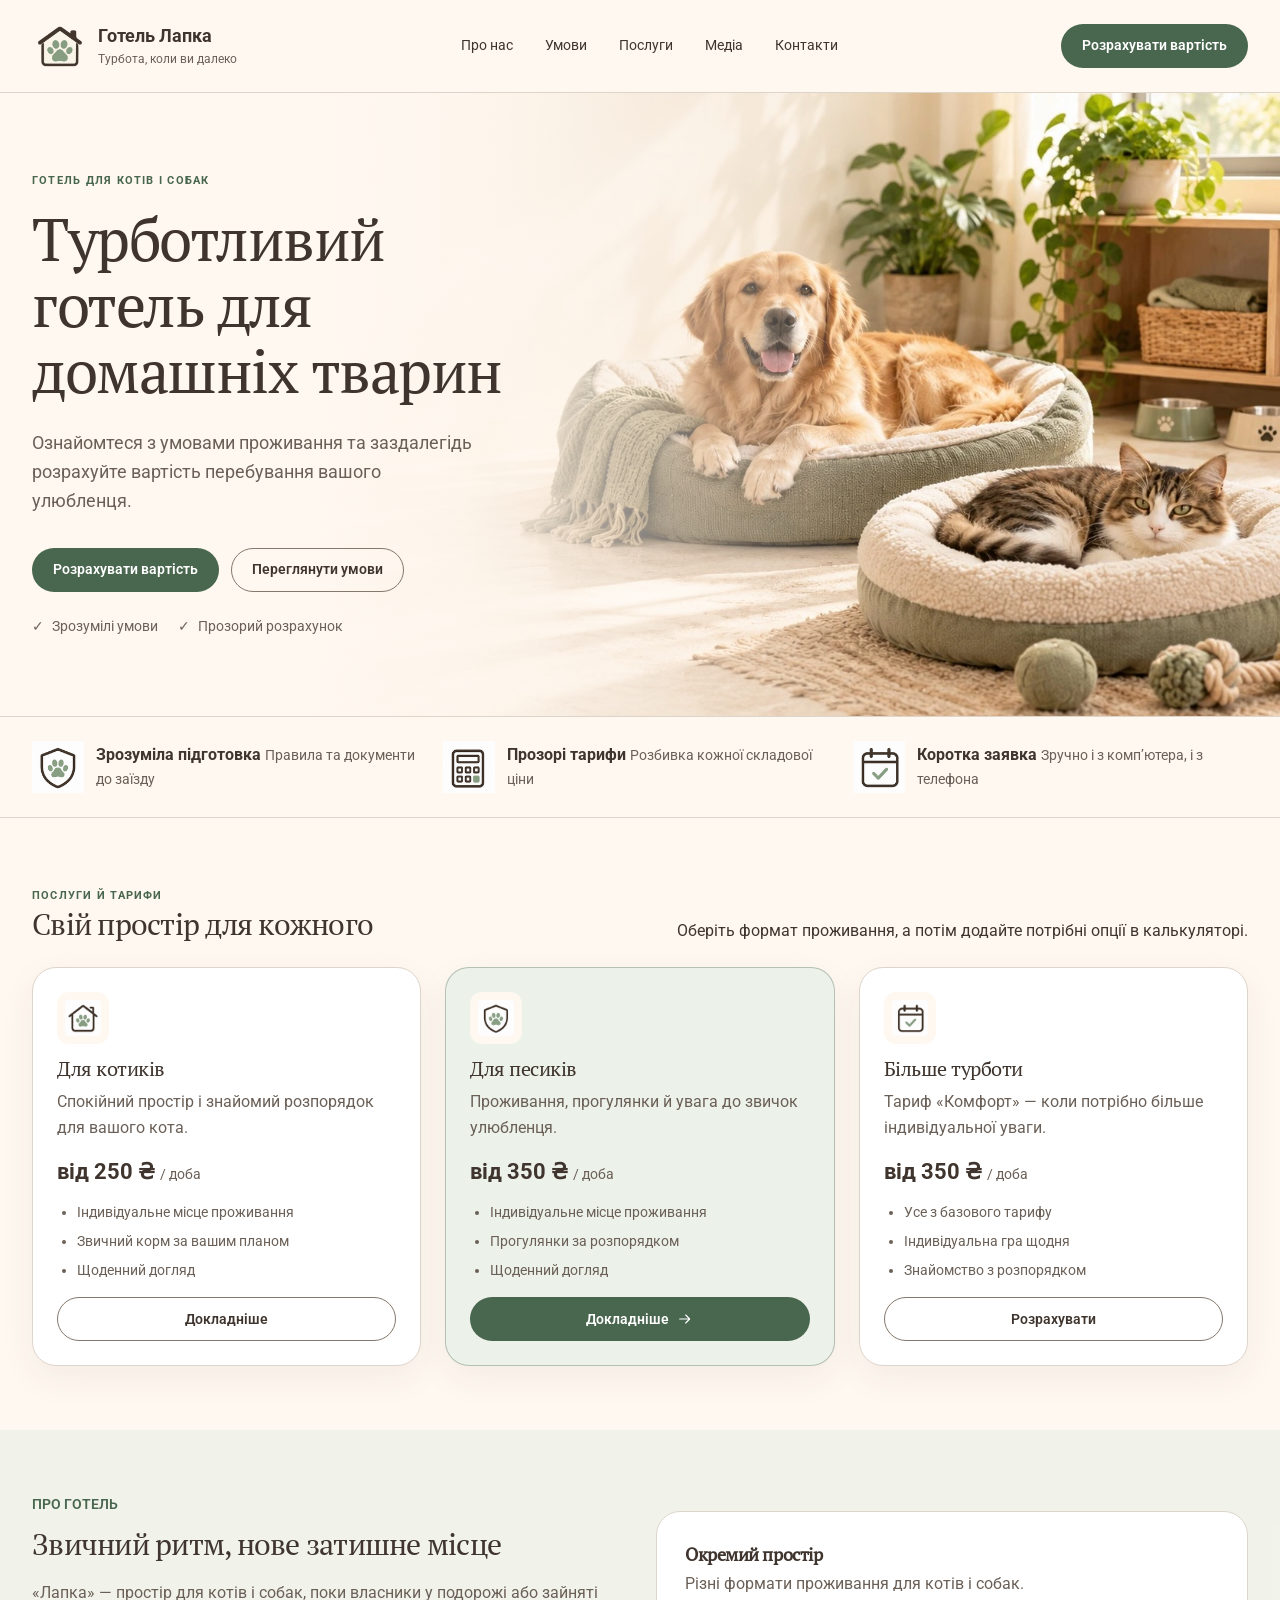
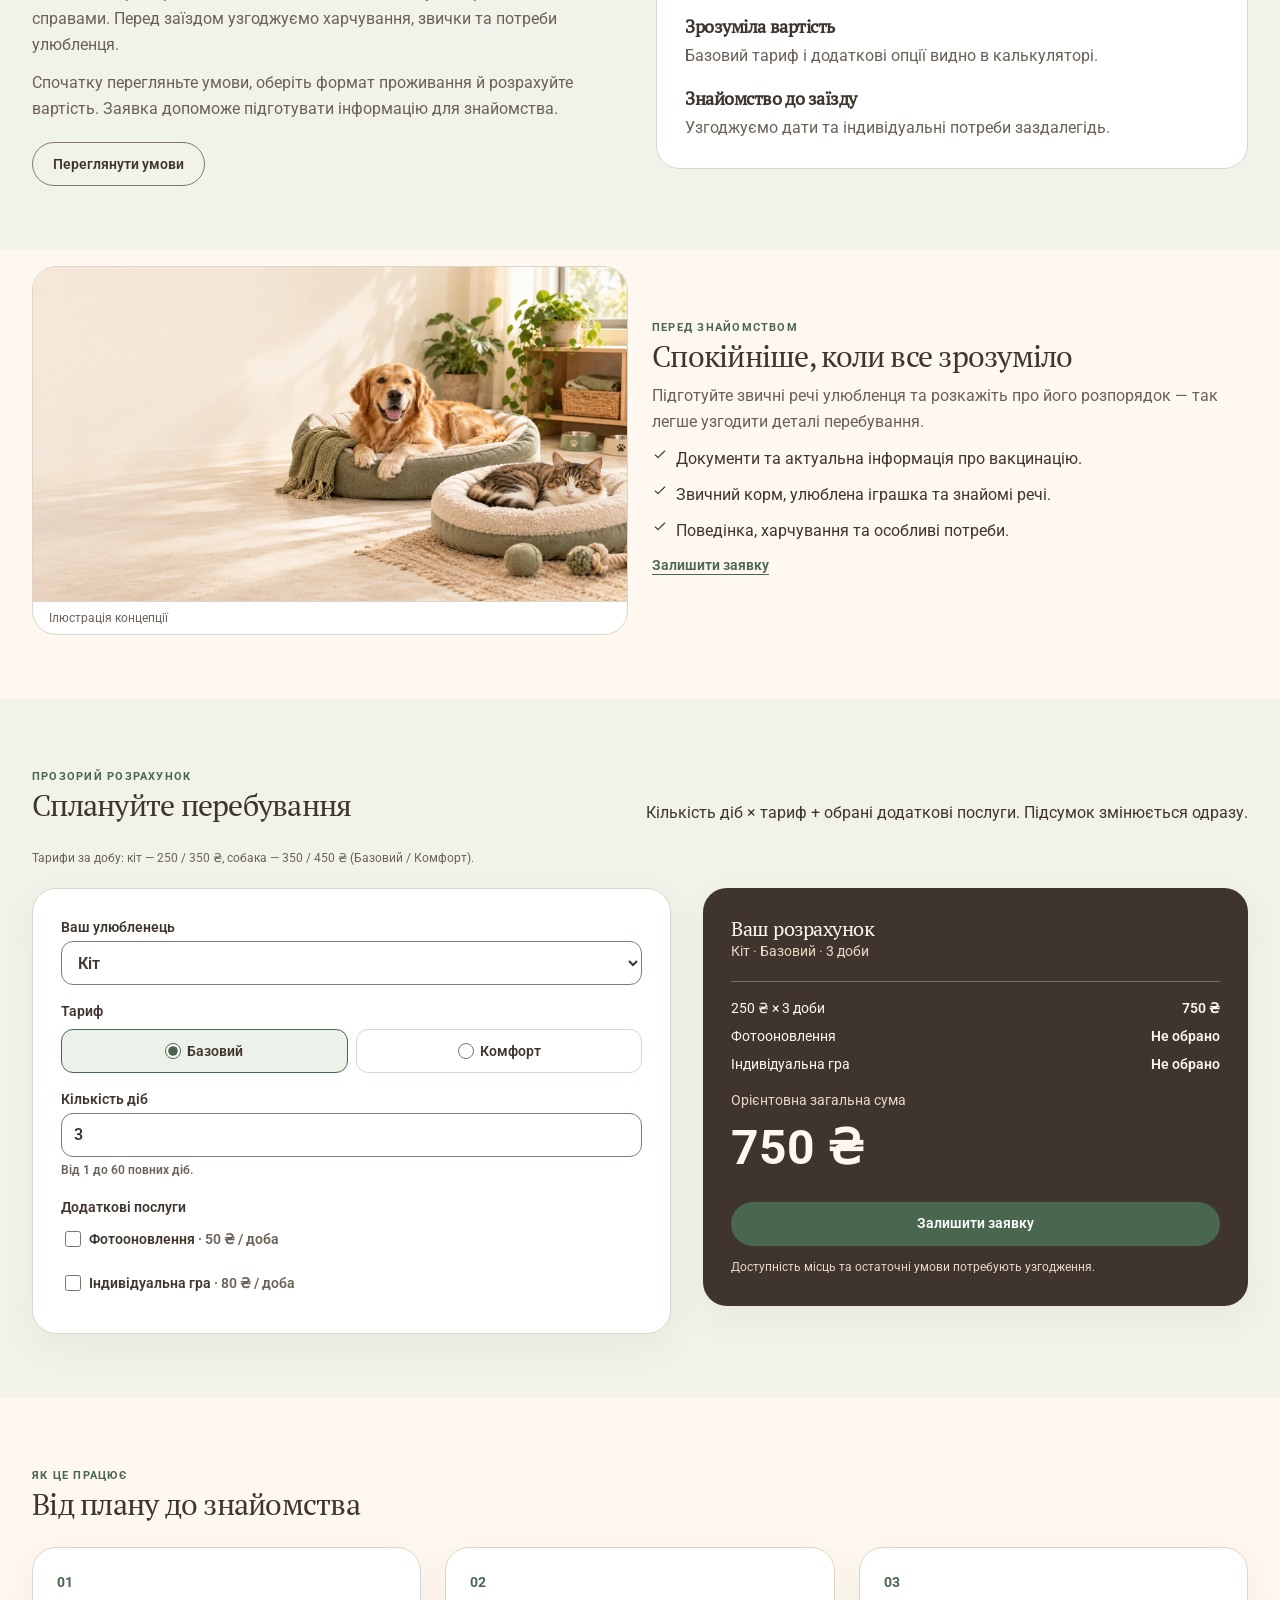
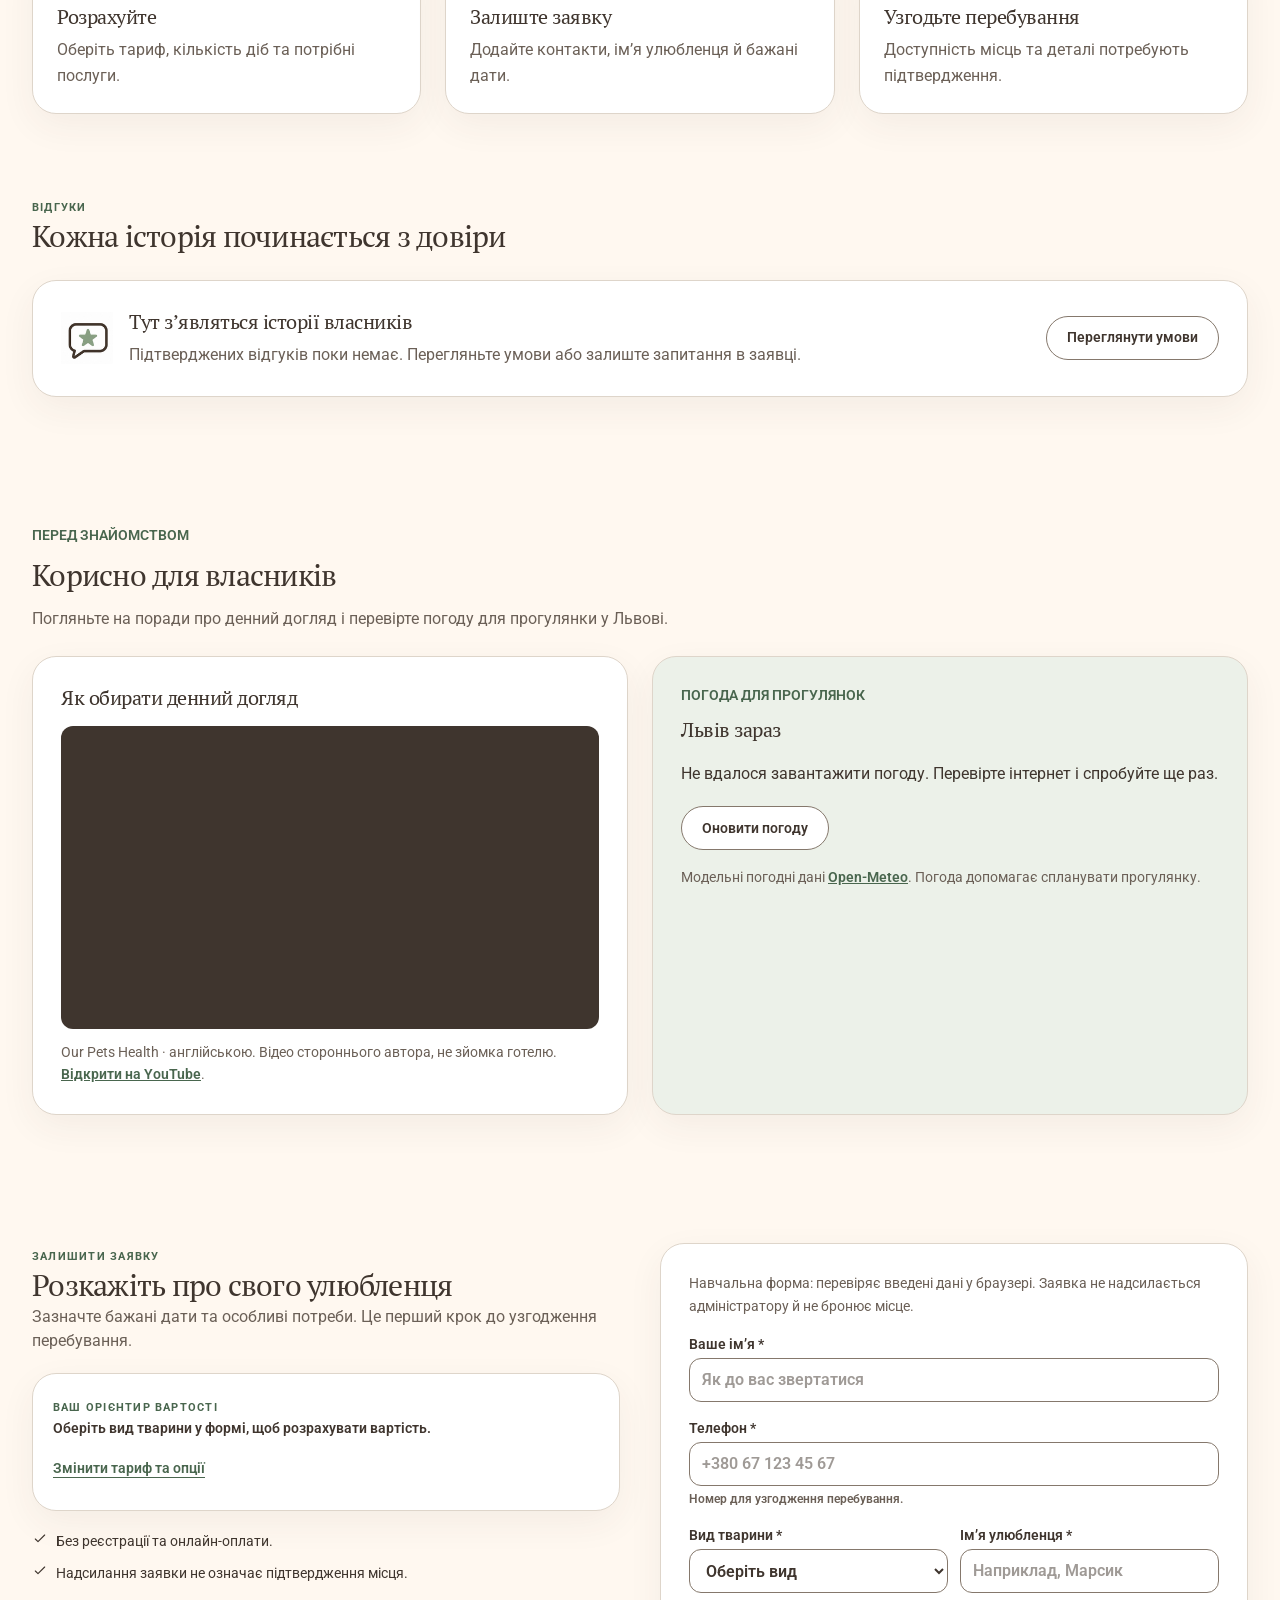
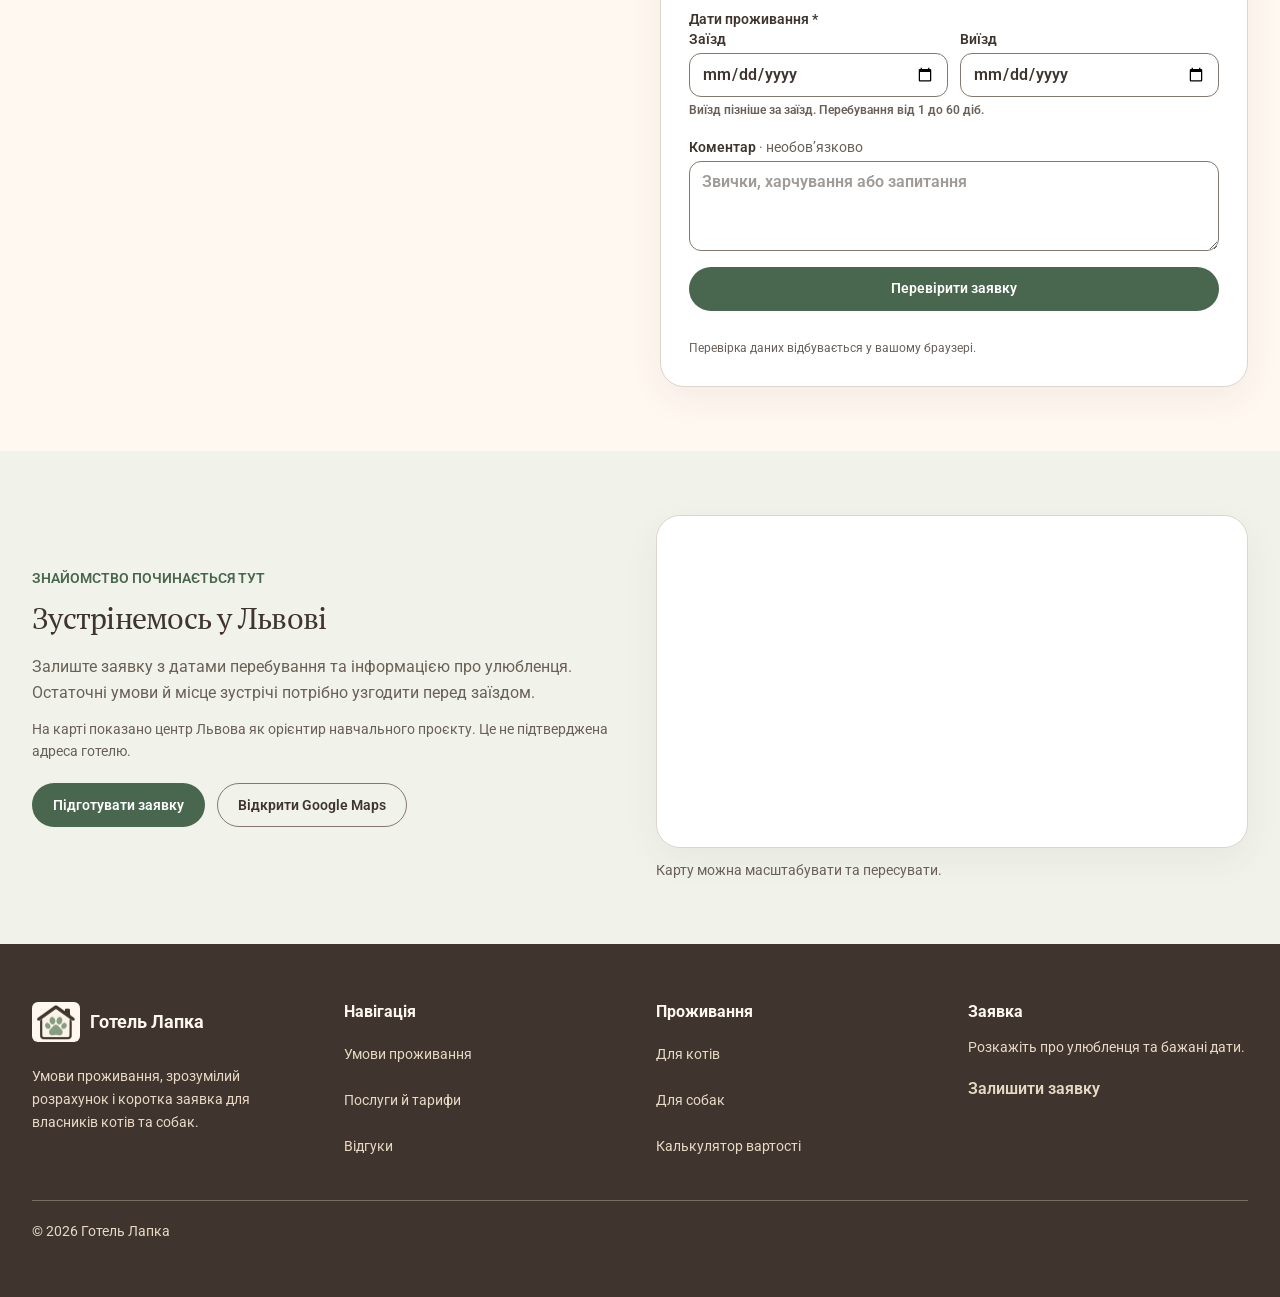
==== commit e6de2ea1: "chore: normalize text line endings for consistent checkouts" ====
--- a/index.html
+++ b/index.html
@@ -1,612 +1,612 @@
-<!doctype html>
-<html lang="uk">
-  <head>
-    <meta charset="utf-8">
-    <meta name="viewport" content="width=device-width, initial-scale=1">
-    <meta name="description" content="Готель «Лапка» для котів і собак: умови проживання, прозорі тарифи, калькулятор вартості та заявка на перебування у Львові.">
-    <title>Готель Лапка — турбота про котів і собак у Львові</title>
-    <link rel="icon" href="assets/icons/brand.webp" type="image/webp">
-    <link rel="stylesheet" href="assets/css/style.css">
-  <link rel="stylesheet" href="assets/css/lab7.css"><meta name="theme-color" content="#49664E"></head>
-  <body class="flex min-h-dvh flex-col bg-paper font-sans text-ink">
-    <a href="#main-content" class="sr-only z-50 rounded-card bg-white px-4 py-2 text-brand focus-visible:not-sr-only focus-visible:fixed focus-visible:top-2 focus-visible:left-2">Перейти до вмісту</a>
-    <header class="sticky top-0 z-30 border-b border-line bg-paper">
-      <div class="mx-auto flex min-h-19 w-full max-w-shell items-center justify-between gap-5 px-5 sm:px-8 lg:min-h-23">
-        <a href="#main-content" class="flex shrink-0 items-center gap-2.5 rounded-sm">
-          <img src="assets/icons/brand.webp" alt="" width="192" height="146" class="h-10 w-12 object-contain lg:h-12 lg:w-14">
-          <span class="text-base leading-tight font-bold sm:text-lg">
-            Готель Лапка
-            <small class="mt-1 block text-xs font-normal text-muted">Турбота, коли ви далеко</small>
-          </span>
-        </a>
-        <nav id="site-menu" aria-label="Головна навігація" class="absolute inset-x-0 top-full hidden max-h-[calc(100dvh-4.75rem)] overflow-y-auto border-b border-line bg-paper px-5 py-3 shadow-card sm:px-8 lg:static lg:block lg:max-h-none lg:overflow-visible lg:border-0 lg:p-0 lg:shadow-none">
-          <ul class="flex flex-col lg:flex-row lg:items-center lg:gap-2 xl:gap-3"><li><a href="#about" class="flex min-h-11 items-center rounded-md px-2.5 py-2 text-sm leading-tight transition-colors hover:bg-sand/45 hover:text-brand aria-[current=page]:bg-moss aria-[current=page]:font-semibold aria-[current=page]:text-brand">Про нас</a></li><li><a href="#conditions" class="flex min-h-11 items-center rounded-md px-2.5 py-2 text-sm leading-tight transition-colors hover:bg-sand/45 hover:text-brand aria-[current=page]:bg-moss aria-[current=page]:font-semibold aria-[current=page]:text-brand">Умови</a></li><li><a href="#services" class="flex min-h-11 items-center rounded-md px-2.5 py-2 text-sm leading-tight transition-colors hover:bg-sand/45 hover:text-brand aria-[current=page]:bg-moss aria-[current=page]:font-semibold aria-[current=page]:text-brand">Послуги</a></li><li><a href="#media" class="flex min-h-11 items-center rounded-md px-2.5 py-2 text-sm leading-tight transition-colors hover:bg-sand/45 hover:text-brand aria-[current=page]:bg-moss aria-[current=page]:font-semibold aria-[current=page]:text-brand">Медіа</a></li><li><a href="#contacts" class="flex min-h-11 items-center rounded-md px-2.5 py-2 text-sm leading-tight transition-colors hover:bg-sand/45 hover:text-brand aria-[current=page]:bg-moss aria-[current=page]:font-semibold aria-[current=page]:text-brand">Контакти</a></li></ul></nav>
-        <div class="hidden shrink-0 xl:block">
-          <a href="#calculator" class="inline-flex min-h-11 items-center justify-center gap-2 rounded-full border px-5 py-2.5 text-center text-sm leading-snug font-semibold transition-colors duration-200 focus-visible:outline-2 focus-visible:outline-offset-4 motion-reduce:transition-none border-transparent bg-brand text-white hover:bg-brand-hover active:bg-brand-pressed focus-visible:outline-brand">
-            Розрахувати вартість </a>
-        </div>
-        <button type="button" class="inline-flex min-h-11 min-w-11 shrink-0 items-center justify-center rounded-full border border-input text-ink transition-colors hover:bg-sand/60 lg:hidden" aria-label="Відкрити меню" aria-expanded="false" aria-controls="site-menu" data-menu-toggle>
-          <svg class="size-5" aria-hidden="true" viewbox="0 0 24 24" fill="none" stroke="currentColor" stroke-width="1.7">
-            <path stroke-linecap="round" d="M4 6h16M4 12h16M4 18h16"></path>
-          </svg>
-        </button>
-      </div>
-    </header>
-    <main id="main-content" tabindex="-1" class="flex-1">
-      <section aria-labelledby="hero-title" class="relative isolate overflow-hidden bg-sand/55 lg:bg-paper">
-        <div class="relative z-10 mx-auto w-full max-w-shell px-5 py-10 sm:px-8 sm:py-14 lg:py-20">
-          <div class="max-w-xl">
-            <p class="text-[0.7rem] font-bold tracking-[0.11em] text-brand uppercase mb-4">
-              Готель для котів і собак
-            </p>
-            <h1 id="hero-title" class="text-[2.35rem] leading-[1.1] sm:text-5xl lg:text-[3.75rem]">
-              Турботливий готель для домашніх тварин
-            </h1>
-            <p class="mt-5 max-w-md text-base leading-relaxed text-muted lg:mt-6 lg:text-lg">
-              Ознайомтеся з умовами проживання та заздалегідь розрахуйте
-              вартість перебування вашого улюбленця.
-            </p>
-            <div class="mt-6 flex flex-col gap-3 sm:flex-row lg:mt-8">
-              <a class="inline-flex min-h-11 items-center justify-center gap-2 rounded-full border px-5 py-2.5 text-center text-sm leading-snug font-semibold transition-colors duration-200 focus-visible:outline-2 focus-visible:outline-offset-4 motion-reduce:transition-none border-transparent bg-brand text-white hover:bg-brand-hover active:bg-brand-pressed focus-visible:outline-brand w-full sm:w-auto" href="#calculator">
-                Розрахувати вартість </a>
-              <a class="inline-flex min-h-11 items-center justify-center gap-2 rounded-full border px-5 py-2.5 text-center text-sm leading-snug font-semibold transition-colors duration-200 focus-visible:outline-2 focus-visible:outline-offset-4 motion-reduce:transition-none border-input text-ink hover:bg-sand/60 active:bg-sand focus-visible:outline-brand w-full sm:w-auto" href="#conditions">Переглянути умови</a>
-            </div>
-            <ul class="mt-6 flex flex-wrap gap-x-5 gap-y-2 text-xs text-muted lg:text-sm">
-              <li class="flex items-center gap-2">
-                <span aria-hidden="true">✓</span> Зрозумілі умови
-              </li>
-              <li class="flex items-center gap-2">
-                <span aria-hidden="true">✓</span> Прозорий розрахунок
-              </li>
-            </ul>
-          </div>
-        </div>
-        <div class="relative lg:absolute lg:inset-0">
-          <img src="assets/images/lapka-interior.webp" alt="Кіт і собака відпочивають у лежанках у світлій кімнаті" width="1672" height="941" fetchpriority="high" class="h-64 w-full object-cover object-center sm:h-80 lg:h-full">
-          <span class="hero-wash pointer-events-none absolute inset-0 hidden lg:block" aria-hidden="true"></span>
-        </div>
-      </section>
-
-      <div class="border-y border-line">
-        <ul class="mx-auto grid w-full max-w-shell grid-cols-1 gap-4 px-5 py-5 sm:px-8 sm:py-6 md:grid-cols-2 lg:grid-cols-3">
-          <li class="flex items-center gap-3">
-            <img class="size-13 shrink-0 object-contain" src="assets/icons/shield.webp" alt="" width="96" height="96" loading="lazy">
-            <div>
-              <strong>Зрозуміла підготовка</strong>
-              <small class="text-sm font-normal text-muted">Правила та документи до заїзду</small>
-            </div>
-          </li>
-          <li class="flex items-center gap-3">
-            <img class="size-13 shrink-0 object-contain" src="assets/icons/calc.webp" alt="" width="96" height="96" loading="lazy">
-            <div>
-              <strong>Прозорі тарифи</strong>
-              <small class="text-sm font-normal text-muted">Розбивка кожної складової ціни</small>
-            </div>
-          </li>
-          <li class="flex items-center gap-3">
-            <img class="size-13 shrink-0 object-contain" src="assets/icons/calendar.webp" alt="" width="96" height="96" loading="lazy">
-            <div>
-              <strong>Коротка заявка</strong>
-              <small class="text-sm font-normal text-muted">Зручно і з комп’ютера, і з телефона</small>
-            </div>
-          </li>
-        </ul>
-      </div>
-      <section class="py-10 md:py-14 lg:py-16 scroll-mt-24" id="services" aria-labelledby="services-heading">
-        <div class="mx-auto w-full max-w-shell px-5 sm:px-8">
-          <div class="mb-6 flex flex-col gap-3 lg:flex-row lg:items-end lg:justify-between lg:gap-8">
-            <div>
-              <span class="text-[0.7rem] font-bold tracking-[0.11em] text-brand uppercase">Послуги й тарифи</span>
-              <h2 id="services-heading" class="text-2xl leading-tight lg:text-3xl">
-                Свій простір для кожного
-              </h2>
-            </div>
-            <p>
-              Оберіть формат проживання, а потім додайте потрібні опції в
-              калькуляторі.
-            </p>
-          </div>
-          <div class="grid grid-cols-1 gap-6 md:grid-cols-2 lg:grid-cols-3" data-service-grid="">
-            <article class="flex h-full min-w-0 flex-col rounded-card border border-line bg-white p-5 shadow-card transition-shadow motion-safe:hover:shadow-raised sm:p-6">
-              <img src="assets/icons/house.webp" alt="" width="112" height="112" loading="lazy" class="size-13 shrink-0 rounded-field bg-paper object-contain p-2">
-              <h3 class="mt-3 text-xl leading-tight">Для котиків</h3>
-              <p class="mt-2 leading-relaxed text-muted">
-                Спокійний простір і знайомий розпорядок для вашого кота.
-              </p>
-              <div class="mt-4 text-[1.4rem] leading-tight font-bold">
-                від 250 ₴
-                <small class="text-sm font-normal text-muted">/ доба</small>
-              </div>
-              <ul class="my-4 list-disc space-y-1.5 pl-5 text-sm leading-relaxed text-muted">
-                <li>Індивідуальне місце проживання</li>
-                <li>Звичний корм за вашим планом</li>
-                <li>Щоденний догляд</li>
-              </ul>
-              <a class="inline-flex min-h-11 items-center justify-center gap-2 rounded-full border px-5 py-2.5 text-center text-sm leading-snug font-semibold transition-colors duration-200 focus-visible:outline-2 focus-visible:outline-offset-4 motion-reduce:transition-none border-input text-ink hover:bg-sand/60 active:bg-sand focus-visible:outline-brand" href="service-cats.html" aria-label="Докладніше про проживання для котів">Докладніше</a>
-            </article>
-            <article class="flex h-full min-w-0 flex-col rounded-card border border-brand/35 bg-moss p-5 shadow-card transition-shadow motion-safe:hover:shadow-raised sm:p-6">
-              <img src="assets/icons/shield.webp" alt="" width="112" height="112" loading="lazy" class="size-13 shrink-0 rounded-field bg-paper object-contain p-2">
-              <h3 class="mt-3 text-xl leading-tight">Для песиків</h3>
-              <p class="mt-2 leading-relaxed text-muted">
-                Проживання, прогулянки й увага до звичок улюбленця.
-              </p>
-              <div class="mt-4 text-[1.4rem] leading-tight font-bold">
-                від 350 ₴
-                <small class="text-sm font-normal text-muted">/ доба</small>
-              </div>
-              <ul class="my-4 list-disc space-y-1.5 pl-5 text-sm leading-relaxed text-muted">
-                <li>Індивідуальне місце проживання</li>
-                <li>Прогулянки за розпорядком</li>
-                <li>Щоденний догляд</li>
-              </ul>
-              <a class="inline-flex min-h-11 items-center justify-center gap-2 rounded-full border px-5 py-2.5 text-center text-sm leading-snug font-semibold transition-colors duration-200 focus-visible:outline-2 focus-visible:outline-offset-4 motion-reduce:transition-none border-transparent bg-brand text-white hover:bg-brand-hover active:bg-brand-pressed focus-visible:outline-brand" href="service-dogs.html" aria-label="Докладніше про проживання для собак">Докладніше<svg class="size-4 shrink-0" aria-hidden="true" viewbox="0 0 24 24" fill="none" stroke="currentColor" stroke-width="1.7" stroke-linecap="round" stroke-linejoin="round">
-                  <path d="M4 12h15m-6-6 6 6-6 6"></path></svg></a>
-            </article>
-            <article class="flex h-full min-w-0 flex-col rounded-card border border-line bg-white p-5 shadow-card transition-shadow motion-safe:hover:shadow-raised sm:p-6">
-              <img src="assets/icons/calendar.webp" alt="" width="112" height="112" loading="lazy" class="size-13 shrink-0 rounded-field bg-paper object-contain p-2">
-              <h3 class="mt-3 text-xl leading-tight">Більше турботи</h3>
-              <p class="mt-2 leading-relaxed text-muted">
-                Тариф «Комфорт» — коли потрібно більше індивідуальної уваги.
-              </p>
-              <div class="mt-4 text-[1.4rem] leading-tight font-bold">
-                від 350 ₴
-                <small class="text-sm font-normal text-muted">/ доба</small>
-              </div>
-              <ul class="my-4 list-disc space-y-1.5 pl-5 text-sm leading-relaxed text-muted">
-                <li>Усе з базового тарифу</li>
-                <li>Індивідуальна гра щодня</li>
-                <li>Знайомство з розпорядком</li>
-              </ul>
-              <a class="inline-flex min-h-11 items-center justify-center gap-2 rounded-full border px-5 py-2.5 text-center text-sm leading-snug font-semibold transition-colors duration-200 focus-visible:outline-2 focus-visible:outline-offset-4 motion-reduce:transition-none border-input text-ink hover:bg-sand/60 active:bg-sand focus-visible:outline-brand" href="#calculator">Розрахувати</a>
-            </article>
-          </div>
-        </div>
-      </section>
-      <section id="about" aria-labelledby="about-title" class="bg-moss/70 py-10 md:py-14 lg:py-16 scroll-mt-24">
-  <div class="mx-auto grid w-full max-w-shell grid-cols-1 gap-8 px-5 sm:px-8 lg:grid-cols-2 lg:items-center">
-    <div><p class="mb-3 text-sm font-semibold text-brand">ПРО ГОТЕЛЬ</p><h2 id="about-title" class="text-2xl leading-tight lg:text-3xl">Звичний ритм, нове затишне місце</h2>
-      <p class="mt-4 leading-relaxed text-muted">«Лапка» — простір для котів і собак, поки власники у подорожі або зайняті справами. Перед заїздом узгоджуємо харчування, звички та потреби улюбленця.</p>
-      <p class="mt-3 leading-relaxed text-muted">Спочатку перегляньте умови, оберіть формат проживання й розрахуйте вартість. Заявка допоможе підготувати інформацію для знайомства.</p>
-      <a href="#conditions" class="mt-5 inline-flex min-h-11 items-center rounded-full border border-input px-5 py-2.5 text-sm font-semibold transition-colors hover:bg-sand/60">Переглянути умови</a></div>
-    <ul class="space-y-4 rounded-card border border-line bg-white p-5 md:p-7">
-      <li><h3 class="text-lg font-semibold">Окремий простір</h3><p class="mt-1 text-muted">Різні формати проживання для котів і собак.</p></li>
-      <li><h3 class="text-lg font-semibold">Зрозуміла вартість</h3><p class="mt-1 text-muted">Базовий тариф і додаткові опції видно в калькуляторі.</p></li>
-      <li><h3 class="text-lg font-semibold">Знайомство до заїзду</h3><p class="mt-1 text-muted">Узгоджуємо дати та індивідуальні потреби заздалегідь.</p></li>
-    </ul>
-  </div></section><section class="pt-4 pb-10 md:pb-14 lg:pb-16 scroll-mt-24" id="conditions" aria-labelledby="conditions-heading">
-        <div class="mx-auto grid w-full max-w-shell grid-cols-1 gap-6 px-5 sm:px-8 lg:grid-cols-2">
-          <figure class="self-center overflow-hidden rounded-card border border-line bg-white">
-            <img src="assets/images/lapka-interior.webp" width="1672" height="941" alt="Ілюстрація концепції затишного простору для кота та собаки" loading="lazy">
-            <figcaption class="border-t border-line px-4 py-2 text-xs text-muted">
-              Ілюстрація концепції
-            </figcaption>
-          </figure>
-          <div class="self-center">
-            <span class="text-[0.7rem] font-bold tracking-[0.11em] text-brand uppercase">Перед знайомством</span>
-            <h2 id="conditions-heading" class="text-2xl leading-tight lg:text-3xl">
-              Спокійніше, коли все зрозуміло
-            </h2>
-            <p class="mt-2 leading-relaxed text-muted">
-              Підготуйте звичні речі улюбленця та розкажіть про його розпорядок
-              — так легше узгодити деталі перебування.
-            </p>
-            <div class="mt-3 flex items-start gap-2">
-              <svg class="size-4 shrink-0" aria-hidden="true" viewbox="0 0 24 24" fill="none" stroke="currentColor" stroke-width="1.7" stroke-linecap="round" stroke-linejoin="round">
-                <path d="m5 12 4 4 10-10"></path>
-              </svg>
-              <span>Документи та актуальна інформація про вакцинацію.</span>
-            </div>
-            <div class="mt-3 flex items-start gap-2">
-              <svg class="size-4 shrink-0" aria-hidden="true" viewbox="0 0 24 24" fill="none" stroke="currentColor" stroke-width="1.7" stroke-linecap="round" stroke-linejoin="round">
-                <path d="m5 12 4 4 10-10"></path>
-              </svg>
-              <span>Звичний корм, улюблена іграшка та знайомі речі.</span>
-            </div>
-            <div class="mt-3 flex items-start gap-2">
-              <svg class="size-4 shrink-0" aria-hidden="true" viewbox="0 0 24 24" fill="none" stroke="currentColor" stroke-width="1.7" stroke-linecap="round" stroke-linejoin="round">
-                <path d="m5 12 4 4 10-10"></path>
-              </svg>
-              <span>Поведінка, харчування та особливі потреби.</span>
-            </div>
-            <a class="inline-flex min-h-11 items-center gap-2 rounded-sm text-sm font-semibold text-brand underline underline-offset-4 hover:text-brand-hover" href="#application">
-              Залишити заявку
-              </a>
-          </div>
-        </div>
-      </section>
-      <section class="bg-moss/70 py-10 md:py-14 lg:py-16 scroll-mt-24" id="calculator" aria-labelledby="calculator-heading">
-        <div class="mx-auto w-full max-w-shell px-5 sm:px-8">
-          <div class="mb-6 flex flex-col gap-3 lg:flex-row lg:items-end lg:justify-between lg:gap-8">
-            <div>
-              <span class="text-[0.7rem] font-bold tracking-[0.11em] text-brand uppercase">Прозорий розрахунок</span>
-              <h2 id="calculator-heading" class="text-2xl leading-tight lg:text-3xl">
-                Сплануйте перебування
-              </h2>
-            </div>
-            <p>
-              Кількість діб × тариф + обрані додаткові послуги. Підсумок
-              змінюється одразу.
-            </p>
-          </div>
-          <p class="mt-1 mb-5 text-xs leading-relaxed text-muted">
-            Тарифи за добу: кіт — 250 / 350 ₴, собака — 350 / 450 ₴ (Базовий /
-            Комфорт).
-          </p>
-          <div class="grid grid-cols-1 items-start gap-5 lg:grid-cols-[1.08fr_0.92fr] lg:gap-8">
-            <div class="min-w-0 space-y-4 rounded-card border border-line bg-white p-5 shadow-card md:p-7">
-              <div class="min-w-0 text-sm font-semibold">
-                <label for="calc-pet">Ваш улюбленець</label>
-                <select id="calc-pet" class="mt-1 block min-h-11 w-full max-w-full min-w-0 rounded-field border border-input bg-white px-3 py-2 text-base text-ink aria-invalid:border-danger" data-calc="pet">
-                  <option value="cat" selected>Кіт</option>
-                  <option value="dog">Собака</option>
-                </select>
-              </div>
-              <fieldset class="min-w-0 text-sm font-semibold">
-                <legend>Тариф</legend>
-                <div class="mt-2 grid grid-cols-2 gap-2">
-                  <label class="flex min-h-11 cursor-pointer items-center justify-center gap-1.5 rounded-field border border-line px-2 text-sm has-checked:border-brand has-checked:bg-moss">
-                    <input type="radio" name="calc-plan" data-calc="plan" value="basic" checked class="size-4 shrink-0 accent-brand">
-                    Базовий
-                  </label>
-                  <label class="flex min-h-11 cursor-pointer items-center justify-center gap-1.5 rounded-field border border-line px-2 text-sm has-checked:border-brand has-checked:bg-moss">
-                    <input type="radio" name="calc-plan" data-calc="plan" value="comfort" class="size-4 shrink-0 accent-brand">
-                    Комфорт
-                  </label>
-                </div>
-              </fieldset>
-              <div class="min-w-0 text-sm font-semibold">
-                <label for="calc-days">Кількість діб</label>
-                <input id="calc-days" class="mt-1 block min-h-11 w-full max-w-full min-w-0 rounded-field border border-input bg-white px-3 py-2 text-base text-ink aria-invalid:border-danger" type="number" inputmode="numeric" min="1" max="60" step="1" data-calc="days" value="3" aria-describedby="days-help" aria-invalid="false">
-                <p id="days-help" class="mt-1 text-xs leading-relaxed text-muted">
-                  Від 1 до 60 повних діб.
-                </p>
-                <p id="days-error" class="mt-1 text-sm font-semibold text-danger" hidden="">
-                  Введіть ціле число від 1 до 60.
-                </p>
-              </div>
-              <fieldset class="min-w-0 text-sm font-semibold">
-                <legend>Додаткові послуги</legend>
-                <label class="flex min-h-11 cursor-pointer items-center gap-2 rounded-lg px-1 text-sm has-disabled:cursor-default has-disabled:text-muted">
-                  <input type="checkbox" data-calc="photo" class="size-4 shrink-0 accent-brand">
-                  <span>
-                    Фотооновлення
-                    <span class="text-sm text-muted">· 50 ₴ / доба</span>
-                  </span>
-                </label>
-                <label class="flex min-h-11 cursor-pointer items-center gap-2 rounded-lg px-1 text-sm has-disabled:cursor-default has-disabled:text-muted">
-                  <input type="checkbox" id="play-option" data-calc="play" class="size-4 shrink-0 accent-brand">
-                  <span>
-                    Індивідуальна гра
-                    <span class="text-sm text-muted" id="play-label">· 80 ₴ / доба</span>
-                  </span>
-                </label>
-              </fieldset>
-            </div>
-            <aside class="min-w-0 rounded-card bg-ink p-5 text-paper shadow-card md:p-7" aria-labelledby="calc-summary-title" data-price-summary="">
-              <h3 id="calc-summary-title" class="text-xl leading-tight">
-                Ваш розрахунок
-              </h3>
-              <div aria-live="polite" aria-atomic="true">
-                <p id="price-warning" class="text-sand" hidden>
-                  Вкажіть цілу кількість діб від 1 до 60, щоб побачити підсумок.
-                </p>
-                <div id="price-breakdown">
-                  <p id="price-label" class="text-sm text-sand">
-                    Кіт · Базовий · 3 доби
-                  </p>
-                  <dl class="mt-5 space-y-2 border-t border-sand/35 pt-4">
-                    <div class="flex flex-wrap items-baseline justify-between gap-x-4 gap-y-1 text-sm">
-                      <dt id="price-rate">250 ₴ × 3 доби</dt>
-                      <dd id="price-stay" class="font-semibold">750 ₴</dd>
-                    </div>
-                    <div class="flex flex-wrap items-baseline justify-between gap-x-4 gap-y-1 text-sm">
-                      <dt>Фотооновлення</dt>
-                      <dd id="price-photo" class="font-semibold">Не обрано</dd>
-                    </div>
-                    <div class="flex flex-wrap items-baseline justify-between gap-x-4 gap-y-1 text-sm">
-                      <dt>Індивідуальна гра</dt>
-                      <dd id="price-play" class="font-semibold">Не обрано</dd>
-                    </div>
-                  </dl>
-                  <p class="mt-4 text-sm text-sand">Орієнтовна загальна сума</p>
-                </div>
-                <p class="my-2 text-4xl leading-tight font-bold sm:text-5xl" id="price-total">
-                  750 ₴
-                </p>
-              </div>
-              <a class="inline-flex min-h-11 items-center justify-center gap-2 rounded-full border px-5 py-2.5 text-center text-sm leading-snug font-semibold transition-colors duration-200 focus-visible:outline-2 focus-visible:outline-offset-4 motion-reduce:transition-none border-transparent bg-brand text-white hover:bg-brand-hover active:bg-brand-pressed mt-4 focus-visible:outline-paper w-full" id="price-apply" href="#application">
-                Залишити заявку
-                </a>
-              <button class="inline-flex min-h-11 items-center justify-center gap-2 rounded-full border px-5 py-2.5 text-center text-sm leading-snug font-semibold transition-colors duration-200 disabled:cursor-not-allowed motion-reduce:transition-none border-transparent bg-brand text-white hover:bg-brand-hover active:bg-brand-pressed disabled:bg-sand disabled:text-muted mt-4 w-full" id="price-apply-disabled" type="button" disabled hidden>
-                Залишити заявку
-              </button>
-              <p class="mt-3 text-xs leading-relaxed text-sand">
-                Доступність місць та остаточні умови потребують узгодження.
-              </p>
-            </aside>
-          </div>
-        </div>
-      </section>
-
-      <section class="py-10 md:py-14 lg:py-16" aria-labelledby="steps-heading">
-        <div class="mx-auto w-full max-w-shell px-5 sm:px-8">
-          <div class="mb-6 flex flex-col gap-3 lg:flex-row lg:items-end lg:justify-between lg:gap-8">
-            <div>
-              <span class="text-[0.7rem] font-bold tracking-[0.11em] text-brand uppercase">Як це працює</span>
-              <h2 id="steps-heading" class="text-2xl leading-tight lg:text-3xl">
-                Від плану до знайомства
-              </h2>
-            </div>
-          </div>
-          <ol class="grid grid-cols-1 gap-6 md:grid-cols-2 lg:grid-cols-3">
-            <li class="min-w-0 rounded-card border border-line bg-white p-5 shadow-card sm:p-6">
-              <div class="mb-2 text-sm font-bold text-brand">01</div>
-              <h3 class="mt-3 text-xl leading-tight">Розрахуйте</h3>
-              <p class="mt-2 leading-relaxed text-muted">
-                Оберіть тариф, кількість діб та потрібні послуги.
-              </p>
-            </li>
-            <li class="min-w-0 rounded-card border border-line bg-white p-5 shadow-card sm:p-6">
-              <div class="mb-2 text-sm font-bold text-brand">02</div>
-              <h3 class="mt-3 text-xl leading-tight">Залиште заявку</h3>
-              <p class="mt-2 leading-relaxed text-muted">
-                Додайте контакти, ім’я улюбленця й бажані дати.
-              </p>
-            </li>
-            <li class="min-w-0 rounded-card border border-line bg-white p-5 shadow-card sm:p-6">
-              <div class="mb-2 text-sm font-bold text-brand">03</div>
-              <h3 class="mt-3 text-xl leading-tight">Узгодьте перебування</h3>
-              <p class="mt-2 leading-relaxed text-muted">
-                Доступність місць та деталі потребують підтвердження.
-              </p>
-            </li>
-          </ol>
-        </div>
-      </section>
-      <section class="pt-4 pb-10 md:pb-14 lg:pb-16 scroll-mt-24" id="reviews" aria-labelledby="reviews-heading">
-        <div class="mx-auto w-full max-w-shell px-5 sm:px-8">
-          <div class="mb-6 flex flex-col gap-3 lg:flex-row lg:items-end lg:justify-between lg:gap-8">
-            <div>
-              <span class="text-[0.7rem] font-bold tracking-[0.11em] text-brand uppercase">Відгуки</span>
-              <h2 id="reviews-heading" class="text-2xl leading-tight lg:text-3xl">
-                Кожна історія починається з довіри
-              </h2>
-            </div>
-          </div>
-          <div class="grid items-start gap-4 rounded-card border border-line bg-white p-5 shadow-card sm:grid-cols-[auto_1fr] sm:p-7 lg:grid-cols-[auto_1fr_auto] lg:items-center">
-            <img class="size-13 shrink-0 object-contain" src="assets/icons/review.webp" alt="" width="96" height="96" loading="lazy">
-            <div>
-              <h3 class="text-xl leading-tight">
-                Тут з’являться історії власників
-              </h3>
-              <p class="mt-2 leading-relaxed text-muted">
-                Підтверджених відгуків поки немає. Перегляньте умови або залиште
-                запитання в заявці.
-              </p>
-            </div>
-            <a class="inline-flex min-h-11 items-center justify-center gap-2 rounded-full border px-5 py-2.5 text-center text-sm leading-snug font-semibold transition-colors duration-200 focus-visible:outline-2 focus-visible:outline-offset-4 motion-reduce:transition-none border-input text-ink hover:bg-sand/60 active:bg-sand focus-visible:outline-brand" href="#conditions">Переглянути умови</a>
-          </div>
-        </div>
-      </section>
-      <section id="media" aria-labelledby="media-title" class="py-10 md:py-14 lg:py-16 scroll-mt-24">
-  <div class="mx-auto w-full max-w-shell px-5 sm:px-8">
-    <p class="mb-3 text-sm font-semibold text-brand">ПЕРЕД ЗНАЙОМСТВОМ</p>
-    <h2 id="media-title" class="text-2xl leading-tight lg:text-3xl">Корисно для власників</h2>
-    <p class="mt-3 max-w-3xl leading-relaxed text-muted">Погляньте на поради про денний догляд і перевірте погоду для прогулянки у Львові.</p>
-    <div class="mt-6 grid grid-cols-1 gap-6 lg:grid-cols-2">
-      <figure class="min-w-0 rounded-card border border-line bg-white p-5 shadow-card md:p-7">
-        <h3 class="mb-4 text-xl leading-tight">Як обирати денний догляд</h3>
-        <!-- МЕДІА 1: YouTube. Адаптивний контейнер 16:9, доступна назва та lazy loading. -->
-        <div class="aspect-video overflow-hidden rounded-field bg-ink">
-          <iframe src="https://www.youtube-nocookie.com/embed/nIR0y02L6S0" title="Dog Daycare 101 — поради щодо денного догляду за собакою, Our Pets Health" class="h-full w-full border-0" width="560" height="315" loading="lazy" referrerpolicy="strict-origin-when-cross-origin" allow="accelerometer; autoplay; clipboard-write; encrypted-media; gyroscope; picture-in-picture; web-share" allowfullscreen></iframe>
-        </div>
-        <figcaption class="mt-3 text-sm leading-relaxed text-muted">Our Pets Health · англійською. Відео стороннього автора, не зйомка готелю. <a class="font-semibold text-brand underline" href="https://www.youtube.com/watch?v=nIR0y02L6S0" target="_blank" rel="noopener noreferrer">Відкрити на YouTube</a>.</figcaption>
-      </figure>
-      <!-- МЕДІА 2: динамічний інформер Open-Meteo. Дані запитуються через Fetch API. -->
-      <aside id="weather-widget" aria-labelledby="weather-title" class="min-w-0 rounded-card border border-line bg-moss p-5 shadow-card md:p-7">
-        <p class="mb-3 text-sm font-semibold text-brand">ПОГОДА ДЛЯ ПРОГУЛЯНОК</p>
-        <h3 id="weather-title" class="text-xl leading-tight">Львів зараз</h3>
-        <div id="weather-content" class="mt-5" role="status" aria-live="polite"><p class="text-muted">Завантажуємо актуальну погоду…</p></div>
-        <button id="weather-refresh" type="button" class="mt-5 inline-flex min-h-11 items-center justify-center rounded-full border border-input bg-white px-5 py-2.5 text-sm font-semibold transition-colors hover:bg-sand/60">Оновити погоду</button>
-        <p class="mt-4 text-sm leading-relaxed text-muted">Модельні погодні дані <a href="https://open-meteo.com/" class="font-semibold text-brand underline" target="_blank" rel="noopener noreferrer">Open-Meteo</a>. Погода допомагає спланувати прогулянку.</p>
-      </aside>
-    </div>
-  </div></section><section class="py-10 md:py-14 lg:py-16 scroll-mt-24" id="application" aria-labelledby="application-heading">
-        <div class="mx-auto grid w-full max-w-shell grid-cols-1 items-start gap-7 px-5 sm:px-8 lg:grid-cols-2 lg:gap-10" data-application-layout="">
-          <div>
-            <span class="text-[0.7rem] font-bold tracking-[0.11em] text-brand uppercase">Залишити заявку</span>
-            <h2 id="application-heading" class="text-2xl leading-tight lg:text-3xl">
-              Розкажіть про свого улюбленця
-            </h2>
-            <p class="text-muted">
-              Зазначте бажані дати та особливі потреби. Це перший крок до
-              узгодження перебування.
-            </p>
-            <div class="calculation-reference my-5 space-y-2 rounded-card border border-line bg-white p-5 shadow-card">
-              <span class="text-[0.7rem] font-bold tracking-[0.11em] text-brand uppercase">Ваш орієнтир вартості</span>
-              <b id="application-price-label" hidden></b>
-              <p class="text-sm">
-                <span id="application-price-status" class="font-semibold" role="status">
-                  Оберіть вид тварини у формі, щоб розрахувати вартість.
-                </span>
-                <span id="application-price-note"></span>
-              </p>
-              <a class="inline-flex min-h-11 items-center gap-2 rounded-sm text-sm font-semibold text-brand underline underline-offset-4 hover:text-brand-hover" href="#calculator">
-                Змінити тариф та опції
-                </a>
-            </div>
-            <div class="mt-3 flex items-start gap-2">
-              <svg class="size-4 shrink-0" aria-hidden="true" viewbox="0 0 24 24" fill="none" stroke="currentColor" stroke-width="1.7" stroke-linecap="round" stroke-linejoin="round">
-                <path d="m5 12 4 4 10-10"></path>
-              </svg>
-              <span class="text-sm">Без реєстрації та онлайн-оплати.</span>
-            </div>
-            <div class="mt-3 flex items-start gap-2">
-              <svg class="size-4 shrink-0" aria-hidden="true" viewbox="0 0 24 24" fill="none" stroke="currentColor" stroke-width="1.7" stroke-linecap="round" stroke-linejoin="round">
-                <path d="m5 12 4 4 10-10"></path>
-              </svg>
-              <span class="text-sm">Надсилання заявки не означає підтвердження місця.</span>
-            </div>
-          </div>
-          <div id="application-content">
-            <form id="application-form" class="min-w-0 space-y-4 rounded-card border border-line bg-white p-5 shadow-card md:p-7" novalidate="" aria-describedby="demo-form-note">
-              <p id="demo-form-note" class="mb-4 text-sm leading-relaxed text-muted">Навчальна форма: перевіряє введені дані у браузері. Заявка не надсилається адміністратору й не бронює місце.</p><div class="min-w-0 text-sm font-semibold">
-                <label for="owner">Ваше ім’я *</label>
-                <input class="mt-1 block min-h-11 w-full max-w-full min-w-0 rounded-field border border-input bg-white px-3 py-2 text-base text-ink aria-invalid:border-danger" id="owner" name="owner" autocomplete="given-name" required="" maxlength="80" placeholder="Як до вас звертатися" value="" aria-describedby="owner-error">
-                <p class="mt-1 text-sm font-semibold text-danger" id="owner-error" hidden=""></p>
-              </div>
-              <div class="min-w-0 text-sm font-semibold">
-                <label for="phone">Телефон *</label>
-                <input class="mt-1 block min-h-11 w-full max-w-full min-w-0 rounded-field border border-input bg-white px-3 py-2 text-base text-ink aria-invalid:border-danger" id="phone" name="phone" autocomplete="tel" type="tel" inputmode="tel" required="" maxlength="30" placeholder="+380 67 123 45 67" value="" aria-describedby="phone-help phone-error">
-                <p class="mt-1 text-xs leading-relaxed text-muted" id="phone-help">
-                  Номер для узгодження перебування.
-                </p>
-                <p class="mt-1 text-sm font-semibold text-danger" id="phone-error" hidden=""></p>
-              </div>
-              <div class="grid grid-cols-1 gap-3 text-sm font-semibold sm:grid-cols-2">
-                <div class="min-w-0">
-                  <label for="application-pet">Вид тварини *</label>
-                  <select class="mt-1 block min-h-11 w-full max-w-full min-w-0 rounded-field border border-input bg-white px-3 py-2 text-base text-ink aria-invalid:border-danger" id="application-pet" name="pet" required="" aria-describedby="pet-error">
-                    <option value="">Оберіть вид</option>
-                    <option value="cat">Кіт</option>
-                    <option value="dog">Собака</option>
-                  </select>
-                  <p class="mt-1 text-sm font-semibold text-danger" id="pet-error" hidden=""></p>
-                </div>
-                <div class="min-w-0">
-                  <label for="petname">Ім’я улюбленця *</label>
-                  <input class="mt-1 block min-h-11 w-full max-w-full min-w-0 rounded-field border border-input bg-white px-3 py-2 text-base text-ink aria-invalid:border-danger" id="petname" name="petname" required="" maxlength="100" placeholder="Наприклад, Марсик" value="" aria-describedby="petname-error">
-                  <p class="mt-1 text-sm font-semibold text-danger" id="petname-error" hidden=""></p>
-                </div>
-              </div>
-              <fieldset class="min-w-0 text-sm font-semibold">
-                <legend>Дати проживання *</legend>
-                <div class="grid grid-cols-1 gap-3 sm:grid-cols-2">
-                  <div>
-                    <label for="arrival">Заїзд</label>
-                    <input class="mt-1 block min-h-11 w-full max-w-full min-w-0 rounded-field border border-input bg-white px-3 py-2 text-base text-ink aria-invalid:border-danger" id="arrival" name="arrival" type="date" required="" value="" aria-describedby="dates-help arrival-error">
-                    <p class="mt-1 text-sm font-semibold text-danger" id="arrival-error" hidden=""></p>
-                  </div>
-                  <div>
-                    <label for="departure">Виїзд</label>
-                    <input class="mt-1 block min-h-11 w-full max-w-full min-w-0 rounded-field border border-input bg-white px-3 py-2 text-base text-ink aria-invalid:border-danger" id="departure" name="departure" type="date" required="" value="" aria-describedby="dates-help departure-error">
-                    <p class="mt-1 text-sm font-semibold text-danger" id="departure-error" hidden=""></p>
-                  </div>
-                </div>
-                <p id="dates-help" class="mt-1 text-xs leading-relaxed text-muted">
-                  Виїзд пізніше за заїзд. Перебування від 1 до 60 діб.
-                </p>
-              </fieldset>
-              <div class="min-w-0 text-sm font-semibold">
-                <label for="comment">
-                  Коментар
-                  <span class="font-normal text-muted">· необов’язково</span>
-                </label>
-                <textarea class="mt-1 block min-h-11 w-full max-w-full min-w-0 rounded-field border border-input bg-white px-3 py-2 text-base text-ink aria-invalid:border-danger" id="comment" name="comment" rows="3" maxlength="500" placeholder="Звички, харчування або запитання"></textarea>
-              </div>
-              <div class="my-3 rounded-field border border-danger/40 bg-danger/8 p-3 text-sm text-danger" id="submit-error" role="alert" hidden=""></div>
-              <button type="button" class="inline-flex min-h-11 items-center justify-center gap-2 rounded-full border px-5 py-2.5 text-center text-sm leading-snug font-semibold transition-colors duration-200 focus-visible:outline-2 focus-visible:outline-offset-4 disabled:cursor-not-allowed motion-reduce:transition-none border-transparent bg-brand text-white hover:bg-brand-hover active:bg-brand-pressed focus-visible:outline-brand disabled:bg-sand disabled:text-muted w-full aria-busy:cursor-wait" id="submit-application">Перевірити заявку</button>
-              <p class="mt-3 text-xs leading-relaxed text-muted">
-                Перевірка даних відбувається у вашому браузері.
-              </p>
-            </form>
-          </div>
-        </div>
-      </section>
-    <section id="contacts" aria-labelledby="contacts-title" class="bg-moss/70 py-10 md:py-14 lg:py-16 scroll-mt-24">
-  <div class="mx-auto w-full max-w-shell px-5 sm:px-8">
-    <div class="grid grid-cols-1 gap-8 lg:grid-cols-2 lg:items-center">
-      <div><p class="mb-3 text-sm font-semibold text-brand">ЗНАЙОМСТВО ПОЧИНАЄТЬСЯ ТУТ</p><h2 id="contacts-title" class="text-2xl leading-tight lg:text-3xl">Зустрінемось у Львові</h2>
-        <p class="mt-4 leading-relaxed text-muted">Залиште заявку з датами перебування та інформацією про улюбленця. Остаточні умови й місце зустрічі потрібно узгодити перед заїздом.</p>
-        <p class="mt-3 text-sm leading-relaxed text-muted">На карті показано центр Львова як орієнтир навчального проєкту. Це не підтверджена адреса готелю.</p>
-        <div class="mt-5 flex flex-wrap gap-3"><a href="#application" class="inline-flex min-h-11 items-center justify-center rounded-full border border-transparent bg-brand px-5 py-2.5 text-sm font-semibold text-white transition-colors hover:bg-brand-hover">Підготувати заявку</a>
-        <a href="https://www.google.com/maps?q=Lviv,Ukraine" target="_blank" rel="noopener noreferrer" class="inline-flex min-h-11 items-center rounded-full border border-input px-5 py-2.5 text-sm font-semibold transition-colors hover:bg-sand/60">Відкрити Google Maps</a></div></div>
-      <figure class="min-w-0">
-        <!-- МЕДІА 3: інтерактивна Google Maps, 16:9, без ключа API. -->
-        <div class="aspect-video overflow-hidden rounded-card border border-line bg-white shadow-card"><iframe src="https://maps.google.com/maps?q=Lviv,Ukraine&amp;z=13&amp;output=embed" title="Інтерактивна карта центру Львова — орієнтир навчального проєкту Лапка" class="h-full w-full border-0" width="640" height="360" loading="lazy" referrerpolicy="no-referrer-when-downgrade" allowfullscreen></iframe></div>
-        <figcaption class="mt-3 text-sm text-muted">Карту можна масштабувати та пересувати.</figcaption>
-      </figure>
-    </div>
-  </div></section></main>
-    <template id="application-success">
-      <div class="space-y-3 rounded-card border border-line bg-white p-5 shadow-card md:p-7" role="status" tabindex="-1" id="success-panel">
-        <div class="mb-3 w-fit rounded-full bg-moss px-3 py-2 text-lg font-bold text-brand">
-          ✓
-        </div>
-        <h3 class="text-xl leading-tight">Заявка готова</h3>
-        <p class="mt-2 leading-relaxed text-muted">Дані перевірено у браузері. Це демонстрація форми; бронювання не створено й повідомлення не надіслано.</p>
-        <button class="inline-flex min-h-11 items-center justify-center gap-2 rounded-full border px-5 py-2.5 text-center text-sm leading-snug font-semibold transition-colors duration-200 focus-visible:outline-2 focus-visible:outline-offset-4 disabled:cursor-not-allowed motion-reduce:transition-none border-transparent bg-brand text-white hover:bg-brand-hover active:bg-brand-pressed focus-visible:outline-brand disabled:bg-sand disabled:text-muted" id="new-application" type="button">
-          Створити нову заявку
-          <svg class="size-4 shrink-0" aria-hidden="true" viewbox="0 0 24 24" fill="none" stroke="currentColor" stroke-width="1.7" stroke-linecap="round" stroke-linejoin="round">
-            <path d="M4 12h15m-6-6 6 6-6 6"></path>
-          </svg>
-        </button>
-      </div>
-    </template>
-
-    <footer class="bg-ink py-10 text-paper md:py-14">
-      <div class="mx-auto w-full max-w-shell px-5 sm:px-8">
-        <div class="grid grid-cols-1 gap-8 md:grid-cols-2 lg:grid-cols-4">
-          <div>
-            <a href="#main-content" class="inline-flex min-h-11 items-center gap-2.5 rounded-sm text-lg font-bold">
-              <img src="assets/icons/brand.webp" alt="" loading="lazy" width="192" height="146" class="h-10 w-12 rounded-md bg-paper object-contain">
-              Готель Лапка
-            </a>
-            <p class="mt-4 max-w-xs text-sm leading-relaxed text-sand">
-              Умови проживання, зрозумілий розрахунок і коротка заявка для
-              власників котів та собак.
-            </p>
-          </div>
-          <div>
-            <h2 class="font-sans text-base font-bold tracking-normal">
-              Навігація
-            </h2>
-            <nav class="mt-2" aria-label="Навігація у підвалі">
-              <ul class="space-y-0.5 text-sm">
-                <li>
-                  <a href="#conditions" class="inline-flex min-h-11 items-center gap-2 rounded-sm text-sand underline-offset-4 transition-colors hover:text-white hover:underline focus-visible:outline-paper">Умови проживання</a>
-                </li>
-                <li>
-                  <a href="#services" class="inline-flex min-h-11 items-center gap-2 rounded-sm text-sand underline-offset-4 transition-colors hover:text-white hover:underline focus-visible:outline-paper">Послуги й тарифи</a>
-                </li>
-                <li>
-                  <a href="#reviews" class="inline-flex min-h-11 items-center gap-2 rounded-sm text-sand underline-offset-4 transition-colors hover:text-white hover:underline focus-visible:outline-paper">Відгуки</a>
-                </li>
-              </ul>
-            </nav>
-          </div>
-          <div>
-            <h2 class="font-sans text-base font-bold tracking-normal">
-              Проживання
-            </h2>
-            <ul class="mt-2 space-y-0.5 text-sm">
-              <li>
-                <a href="service-cats.html" class="inline-flex min-h-11 items-center gap-2 rounded-sm text-sand underline-offset-4 transition-colors hover:text-white hover:underline focus-visible:outline-paper">Для котів</a>
-              </li>
-              <li>
-                <a href="service-dogs.html" class="inline-flex min-h-11 items-center gap-2 rounded-sm text-sand underline-offset-4 transition-colors hover:text-white hover:underline focus-visible:outline-paper">Для собак</a>
-              </li>
-              <li>
-                <a href="#calculator" class="inline-flex min-h-11 items-center gap-2 rounded-sm text-sand underline-offset-4 transition-colors hover:text-white hover:underline focus-visible:outline-paper">Калькулятор вартості</a>
-              </li>
-            </ul>
-          </div>
-          <div>
-            <h2 class="font-sans text-base font-bold tracking-normal">
-              Заявка
-            </h2>
-            <p class="mt-3 text-sm leading-relaxed text-sand">
-              Розкажіть про улюбленця та бажані дати.
-            </p>
-            <a href="#application" class="inline-flex min-h-11 items-center gap-2 rounded-sm text-sand underline-offset-4 transition-colors hover:text-white hover:underline focus-visible:outline-paper mt-2 font-semibold">Залишити заявку </a>
-          </div>
-        </div>
-        <p class="mt-8 border-t border-sand/35 pt-5 text-sm text-sand">
-          © 2026 Готель Лапка
-        </p>
-      </div>
-    </footer>
-
-    <script src="assets/js/app.js" defer></script>
-  <script src="assets/js/lab7.js" defer></script></body>
+<!doctype html>
+<html lang="uk">
+  <head>
+    <meta charset="utf-8">
+    <meta name="viewport" content="width=device-width, initial-scale=1">
+    <meta name="description" content="Готель «Лапка» для котів і собак: умови проживання, прозорі тарифи, калькулятор вартості та заявка на перебування у Львові.">
+    <title>Готель Лапка — турбота про котів і собак у Львові</title>
+    <link rel="icon" href="assets/icons/brand.webp" type="image/webp">
+    <link rel="stylesheet" href="assets/css/style.css">
+  <link rel="stylesheet" href="assets/css/lab7.css"><meta name="theme-color" content="#49664E"></head>
+  <body class="flex min-h-dvh flex-col bg-paper font-sans text-ink">
+    <a href="#main-content" class="sr-only z-50 rounded-card bg-white px-4 py-2 text-brand focus-visible:not-sr-only focus-visible:fixed focus-visible:top-2 focus-visible:left-2">Перейти до вмісту</a>
+    <header class="sticky top-0 z-30 border-b border-line bg-paper">
+      <div class="mx-auto flex min-h-19 w-full max-w-shell items-center justify-between gap-5 px-5 sm:px-8 lg:min-h-23">
+        <a href="#main-content" class="flex shrink-0 items-center gap-2.5 rounded-sm">
+          <img src="assets/icons/brand.webp" alt="" width="192" height="146" class="h-10 w-12 object-contain lg:h-12 lg:w-14">
+          <span class="text-base leading-tight font-bold sm:text-lg">
+            Готель Лапка
+            <small class="mt-1 block text-xs font-normal text-muted">Турбота, коли ви далеко</small>
+          </span>
+        </a>
+        <nav id="site-menu" aria-label="Головна навігація" class="absolute inset-x-0 top-full hidden max-h-[calc(100dvh-4.75rem)] overflow-y-auto border-b border-line bg-paper px-5 py-3 shadow-card sm:px-8 lg:static lg:block lg:max-h-none lg:overflow-visible lg:border-0 lg:p-0 lg:shadow-none">
+          <ul class="flex flex-col lg:flex-row lg:items-center lg:gap-2 xl:gap-3"><li><a href="#about" class="flex min-h-11 items-center rounded-md px-2.5 py-2 text-sm leading-tight transition-colors hover:bg-sand/45 hover:text-brand aria-[current=page]:bg-moss aria-[current=page]:font-semibold aria-[current=page]:text-brand">Про нас</a></li><li><a href="#conditions" class="flex min-h-11 items-center rounded-md px-2.5 py-2 text-sm leading-tight transition-colors hover:bg-sand/45 hover:text-brand aria-[current=page]:bg-moss aria-[current=page]:font-semibold aria-[current=page]:text-brand">Умови</a></li><li><a href="#services" class="flex min-h-11 items-center rounded-md px-2.5 py-2 text-sm leading-tight transition-colors hover:bg-sand/45 hover:text-brand aria-[current=page]:bg-moss aria-[current=page]:font-semibold aria-[current=page]:text-brand">Послуги</a></li><li><a href="#media" class="flex min-h-11 items-center rounded-md px-2.5 py-2 text-sm leading-tight transition-colors hover:bg-sand/45 hover:text-brand aria-[current=page]:bg-moss aria-[current=page]:font-semibold aria-[current=page]:text-brand">Медіа</a></li><li><a href="#contacts" class="flex min-h-11 items-center rounded-md px-2.5 py-2 text-sm leading-tight transition-colors hover:bg-sand/45 hover:text-brand aria-[current=page]:bg-moss aria-[current=page]:font-semibold aria-[current=page]:text-brand">Контакти</a></li></ul></nav>
+        <div class="hidden shrink-0 xl:block">
+          <a href="#calculator" class="inline-flex min-h-11 items-center justify-center gap-2 rounded-full border px-5 py-2.5 text-center text-sm leading-snug font-semibold transition-colors duration-200 focus-visible:outline-2 focus-visible:outline-offset-4 motion-reduce:transition-none border-transparent bg-brand text-white hover:bg-brand-hover active:bg-brand-pressed focus-visible:outline-brand">
+            Розрахувати вартість </a>
+        </div>
+        <button type="button" class="inline-flex min-h-11 min-w-11 shrink-0 items-center justify-center rounded-full border border-input text-ink transition-colors hover:bg-sand/60 lg:hidden" aria-label="Відкрити меню" aria-expanded="false" aria-controls="site-menu" data-menu-toggle>
+          <svg class="size-5" aria-hidden="true" viewbox="0 0 24 24" fill="none" stroke="currentColor" stroke-width="1.7">
+            <path stroke-linecap="round" d="M4 6h16M4 12h16M4 18h16"></path>
+          </svg>
+        </button>
+      </div>
+    </header>
+    <main id="main-content" tabindex="-1" class="flex-1">
+      <section aria-labelledby="hero-title" class="relative isolate overflow-hidden bg-sand/55 lg:bg-paper">
+        <div class="relative z-10 mx-auto w-full max-w-shell px-5 py-10 sm:px-8 sm:py-14 lg:py-20">
+          <div class="max-w-xl">
+            <p class="text-[0.7rem] font-bold tracking-[0.11em] text-brand uppercase mb-4">
+              Готель для котів і собак
+            </p>
+            <h1 id="hero-title" class="text-[2.35rem] leading-[1.1] sm:text-5xl lg:text-[3.75rem]">
+              Турботливий готель для домашніх тварин
+            </h1>
+            <p class="mt-5 max-w-md text-base leading-relaxed text-muted lg:mt-6 lg:text-lg">
+              Ознайомтеся з умовами проживання та заздалегідь розрахуйте
+              вартість перебування вашого улюбленця.
+            </p>
+            <div class="mt-6 flex flex-col gap-3 sm:flex-row lg:mt-8">
+              <a class="inline-flex min-h-11 items-center justify-center gap-2 rounded-full border px-5 py-2.5 text-center text-sm leading-snug font-semibold transition-colors duration-200 focus-visible:outline-2 focus-visible:outline-offset-4 motion-reduce:transition-none border-transparent bg-brand text-white hover:bg-brand-hover active:bg-brand-pressed focus-visible:outline-brand w-full sm:w-auto" href="#calculator">
+                Розрахувати вартість </a>
+              <a class="inline-flex min-h-11 items-center justify-center gap-2 rounded-full border px-5 py-2.5 text-center text-sm leading-snug font-semibold transition-colors duration-200 focus-visible:outline-2 focus-visible:outline-offset-4 motion-reduce:transition-none border-input text-ink hover:bg-sand/60 active:bg-sand focus-visible:outline-brand w-full sm:w-auto" href="#conditions">Переглянути умови</a>
+            </div>
+            <ul class="mt-6 flex flex-wrap gap-x-5 gap-y-2 text-xs text-muted lg:text-sm">
+              <li class="flex items-center gap-2">
+                <span aria-hidden="true">✓</span> Зрозумілі умови
+              </li>
+              <li class="flex items-center gap-2">
+                <span aria-hidden="true">✓</span> Прозорий розрахунок
+              </li>
+            </ul>
+          </div>
+        </div>
+        <div class="relative lg:absolute lg:inset-0">
+          <img src="assets/images/lapka-interior.webp" alt="Кіт і собака відпочивають у лежанках у світлій кімнаті" width="1672" height="941" fetchpriority="high" class="h-64 w-full object-cover object-center sm:h-80 lg:h-full">
+          <span class="hero-wash pointer-events-none absolute inset-0 hidden lg:block" aria-hidden="true"></span>
+        </div>
+      </section>
+
+      <div class="border-y border-line">
+        <ul class="mx-auto grid w-full max-w-shell grid-cols-1 gap-4 px-5 py-5 sm:px-8 sm:py-6 md:grid-cols-2 lg:grid-cols-3">
+          <li class="flex items-center gap-3">
+            <img class="size-13 shrink-0 object-contain" src="assets/icons/shield.webp" alt="" width="96" height="96" loading="lazy">
+            <div>
+              <strong>Зрозуміла підготовка</strong>
+              <small class="text-sm font-normal text-muted">Правила та документи до заїзду</small>
+            </div>
+          </li>
+          <li class="flex items-center gap-3">
+            <img class="size-13 shrink-0 object-contain" src="assets/icons/calc.webp" alt="" width="96" height="96" loading="lazy">
+            <div>
+              <strong>Прозорі тарифи</strong>
+              <small class="text-sm font-normal text-muted">Розбивка кожної складової ціни</small>
+            </div>
+          </li>
+          <li class="flex items-center gap-3">
+            <img class="size-13 shrink-0 object-contain" src="assets/icons/calendar.webp" alt="" width="96" height="96" loading="lazy">
+            <div>
+              <strong>Коротка заявка</strong>
+              <small class="text-sm font-normal text-muted">Зручно і з комп’ютера, і з телефона</small>
+            </div>
+          </li>
+        </ul>
+      </div>
+      <section class="py-10 md:py-14 lg:py-16 scroll-mt-24" id="services" aria-labelledby="services-heading">
+        <div class="mx-auto w-full max-w-shell px-5 sm:px-8">
+          <div class="mb-6 flex flex-col gap-3 lg:flex-row lg:items-end lg:justify-between lg:gap-8">
+            <div>
+              <span class="text-[0.7rem] font-bold tracking-[0.11em] text-brand uppercase">Послуги й тарифи</span>
+              <h2 id="services-heading" class="text-2xl leading-tight lg:text-3xl">
+                Свій простір для кожного
+              </h2>
+            </div>
+            <p>
+              Оберіть формат проживання, а потім додайте потрібні опції в
+              калькуляторі.
+            </p>
+          </div>
+          <div class="grid grid-cols-1 gap-6 md:grid-cols-2 lg:grid-cols-3" data-service-grid="">
+            <article class="flex h-full min-w-0 flex-col rounded-card border border-line bg-white p-5 shadow-card transition-shadow motion-safe:hover:shadow-raised sm:p-6">
+              <img src="assets/icons/house.webp" alt="" width="112" height="112" loading="lazy" class="size-13 shrink-0 rounded-field bg-paper object-contain p-2">
+              <h3 class="mt-3 text-xl leading-tight">Для котиків</h3>
+              <p class="mt-2 leading-relaxed text-muted">
+                Спокійний простір і знайомий розпорядок для вашого кота.
+              </p>
+              <div class="mt-4 text-[1.4rem] leading-tight font-bold">
+                від 250 ₴
+                <small class="text-sm font-normal text-muted">/ доба</small>
+              </div>
+              <ul class="my-4 list-disc space-y-1.5 pl-5 text-sm leading-relaxed text-muted">
+                <li>Індивідуальне місце проживання</li>
+                <li>Звичний корм за вашим планом</li>
+                <li>Щоденний догляд</li>
+              </ul>
+              <a class="inline-flex min-h-11 items-center justify-center gap-2 rounded-full border px-5 py-2.5 text-center text-sm leading-snug font-semibold transition-colors duration-200 focus-visible:outline-2 focus-visible:outline-offset-4 motion-reduce:transition-none border-input text-ink hover:bg-sand/60 active:bg-sand focus-visible:outline-brand" href="service-cats.html" aria-label="Докладніше про проживання для котів">Докладніше</a>
+            </article>
+            <article class="flex h-full min-w-0 flex-col rounded-card border border-brand/35 bg-moss p-5 shadow-card transition-shadow motion-safe:hover:shadow-raised sm:p-6">
+              <img src="assets/icons/shield.webp" alt="" width="112" height="112" loading="lazy" class="size-13 shrink-0 rounded-field bg-paper object-contain p-2">
+              <h3 class="mt-3 text-xl leading-tight">Для песиків</h3>
+              <p class="mt-2 leading-relaxed text-muted">
+                Проживання, прогулянки й увага до звичок улюбленця.
+              </p>
+              <div class="mt-4 text-[1.4rem] leading-tight font-bold">
+                від 350 ₴
+                <small class="text-sm font-normal text-muted">/ доба</small>
+              </div>
+              <ul class="my-4 list-disc space-y-1.5 pl-5 text-sm leading-relaxed text-muted">
+                <li>Індивідуальне місце проживання</li>
+                <li>Прогулянки за розпорядком</li>
+                <li>Щоденний догляд</li>
+              </ul>
+              <a class="inline-flex min-h-11 items-center justify-center gap-2 rounded-full border px-5 py-2.5 text-center text-sm leading-snug font-semibold transition-colors duration-200 focus-visible:outline-2 focus-visible:outline-offset-4 motion-reduce:transition-none border-transparent bg-brand text-white hover:bg-brand-hover active:bg-brand-pressed focus-visible:outline-brand" href="service-dogs.html" aria-label="Докладніше про проживання для собак">Докладніше<svg class="size-4 shrink-0" aria-hidden="true" viewbox="0 0 24 24" fill="none" stroke="currentColor" stroke-width="1.7" stroke-linecap="round" stroke-linejoin="round">
+                  <path d="M4 12h15m-6-6 6 6-6 6"></path></svg></a>
+            </article>
+            <article class="flex h-full min-w-0 flex-col rounded-card border border-line bg-white p-5 shadow-card transition-shadow motion-safe:hover:shadow-raised sm:p-6">
+              <img src="assets/icons/calendar.webp" alt="" width="112" height="112" loading="lazy" class="size-13 shrink-0 rounded-field bg-paper object-contain p-2">
+              <h3 class="mt-3 text-xl leading-tight">Більше турботи</h3>
+              <p class="mt-2 leading-relaxed text-muted">
+                Тариф «Комфорт» — коли потрібно більше індивідуальної уваги.
+              </p>
+              <div class="mt-4 text-[1.4rem] leading-tight font-bold">
+                від 350 ₴
+                <small class="text-sm font-normal text-muted">/ доба</small>
+              </div>
+              <ul class="my-4 list-disc space-y-1.5 pl-5 text-sm leading-relaxed text-muted">
+                <li>Усе з базового тарифу</li>
+                <li>Індивідуальна гра щодня</li>
+                <li>Знайомство з розпорядком</li>
+              </ul>
+              <a class="inline-flex min-h-11 items-center justify-center gap-2 rounded-full border px-5 py-2.5 text-center text-sm leading-snug font-semibold transition-colors duration-200 focus-visible:outline-2 focus-visible:outline-offset-4 motion-reduce:transition-none border-input text-ink hover:bg-sand/60 active:bg-sand focus-visible:outline-brand" href="#calculator">Розрахувати</a>
+            </article>
+          </div>
+        </div>
+      </section>
+      <section id="about" aria-labelledby="about-title" class="bg-moss/70 py-10 md:py-14 lg:py-16 scroll-mt-24">
+  <div class="mx-auto grid w-full max-w-shell grid-cols-1 gap-8 px-5 sm:px-8 lg:grid-cols-2 lg:items-center">
+    <div><p class="mb-3 text-sm font-semibold text-brand">ПРО ГОТЕЛЬ</p><h2 id="about-title" class="text-2xl leading-tight lg:text-3xl">Звичний ритм, нове затишне місце</h2>
+      <p class="mt-4 leading-relaxed text-muted">«Лапка» — простір для котів і собак, поки власники у подорожі або зайняті справами. Перед заїздом узгоджуємо харчування, звички та потреби улюбленця.</p>
+      <p class="mt-3 leading-relaxed text-muted">Спочатку перегляньте умови, оберіть формат проживання й розрахуйте вартість. Заявка допоможе підготувати інформацію для знайомства.</p>
+      <a href="#conditions" class="mt-5 inline-flex min-h-11 items-center rounded-full border border-input px-5 py-2.5 text-sm font-semibold transition-colors hover:bg-sand/60">Переглянути умови</a></div>
+    <ul class="space-y-4 rounded-card border border-line bg-white p-5 md:p-7">
+      <li><h3 class="text-lg font-semibold">Окремий простір</h3><p class="mt-1 text-muted">Різні формати проживання для котів і собак.</p></li>
+      <li><h3 class="text-lg font-semibold">Зрозуміла вартість</h3><p class="mt-1 text-muted">Базовий тариф і додаткові опції видно в калькуляторі.</p></li>
+      <li><h3 class="text-lg font-semibold">Знайомство до заїзду</h3><p class="mt-1 text-muted">Узгоджуємо дати та індивідуальні потреби заздалегідь.</p></li>
+    </ul>
+  </div></section><section class="pt-4 pb-10 md:pb-14 lg:pb-16 scroll-mt-24" id="conditions" aria-labelledby="conditions-heading">
+        <div class="mx-auto grid w-full max-w-shell grid-cols-1 gap-6 px-5 sm:px-8 lg:grid-cols-2">
+          <figure class="self-center overflow-hidden rounded-card border border-line bg-white">
+            <img src="assets/images/lapka-interior.webp" width="1672" height="941" alt="Ілюстрація концепції затишного простору для кота та собаки" loading="lazy">
+            <figcaption class="border-t border-line px-4 py-2 text-xs text-muted">
+              Ілюстрація концепції
+            </figcaption>
+          </figure>
+          <div class="self-center">
+            <span class="text-[0.7rem] font-bold tracking-[0.11em] text-brand uppercase">Перед знайомством</span>
+            <h2 id="conditions-heading" class="text-2xl leading-tight lg:text-3xl">
+              Спокійніше, коли все зрозуміло
+            </h2>
+            <p class="mt-2 leading-relaxed text-muted">
+              Підготуйте звичні речі улюбленця та розкажіть про його розпорядок
+              — так легше узгодити деталі перебування.
+            </p>
+            <div class="mt-3 flex items-start gap-2">
+              <svg class="size-4 shrink-0" aria-hidden="true" viewbox="0 0 24 24" fill="none" stroke="currentColor" stroke-width="1.7" stroke-linecap="round" stroke-linejoin="round">
+                <path d="m5 12 4 4 10-10"></path>
+              </svg>
+              <span>Документи та актуальна інформація про вакцинацію.</span>
+            </div>
+            <div class="mt-3 flex items-start gap-2">
+              <svg class="size-4 shrink-0" aria-hidden="true" viewbox="0 0 24 24" fill="none" stroke="currentColor" stroke-width="1.7" stroke-linecap="round" stroke-linejoin="round">
+                <path d="m5 12 4 4 10-10"></path>
+              </svg>
+              <span>Звичний корм, улюблена іграшка та знайомі речі.</span>
+            </div>
+            <div class="mt-3 flex items-start gap-2">
+              <svg class="size-4 shrink-0" aria-hidden="true" viewbox="0 0 24 24" fill="none" stroke="currentColor" stroke-width="1.7" stroke-linecap="round" stroke-linejoin="round">
+                <path d="m5 12 4 4 10-10"></path>
+              </svg>
+              <span>Поведінка, харчування та особливі потреби.</span>
+            </div>
+            <a class="inline-flex min-h-11 items-center gap-2 rounded-sm text-sm font-semibold text-brand underline underline-offset-4 hover:text-brand-hover" href="#application">
+              Залишити заявку
+              </a>
+          </div>
+        </div>
+      </section>
+      <section class="bg-moss/70 py-10 md:py-14 lg:py-16 scroll-mt-24" id="calculator" aria-labelledby="calculator-heading">
+        <div class="mx-auto w-full max-w-shell px-5 sm:px-8">
+          <div class="mb-6 flex flex-col gap-3 lg:flex-row lg:items-end lg:justify-between lg:gap-8">
+            <div>
+              <span class="text-[0.7rem] font-bold tracking-[0.11em] text-brand uppercase">Прозорий розрахунок</span>
+              <h2 id="calculator-heading" class="text-2xl leading-tight lg:text-3xl">
+                Сплануйте перебування
+              </h2>
+            </div>
+            <p>
+              Кількість діб × тариф + обрані додаткові послуги. Підсумок
+              змінюється одразу.
+            </p>
+          </div>
+          <p class="mt-1 mb-5 text-xs leading-relaxed text-muted">
+            Тарифи за добу: кіт — 250 / 350 ₴, собака — 350 / 450 ₴ (Базовий /
+            Комфорт).
+          </p>
+          <div class="grid grid-cols-1 items-start gap-5 lg:grid-cols-[1.08fr_0.92fr] lg:gap-8">
+            <div class="min-w-0 space-y-4 rounded-card border border-line bg-white p-5 shadow-card md:p-7">
+              <div class="min-w-0 text-sm font-semibold">
+                <label for="calc-pet">Ваш улюбленець</label>
+                <select id="calc-pet" class="mt-1 block min-h-11 w-full max-w-full min-w-0 rounded-field border border-input bg-white px-3 py-2 text-base text-ink aria-invalid:border-danger" data-calc="pet">
+                  <option value="cat" selected>Кіт</option>
+                  <option value="dog">Собака</option>
+                </select>
+              </div>
+              <fieldset class="min-w-0 text-sm font-semibold">
+                <legend>Тариф</legend>
+                <div class="mt-2 grid grid-cols-2 gap-2">
+                  <label class="flex min-h-11 cursor-pointer items-center justify-center gap-1.5 rounded-field border border-line px-2 text-sm has-checked:border-brand has-checked:bg-moss">
+                    <input type="radio" name="calc-plan" data-calc="plan" value="basic" checked class="size-4 shrink-0 accent-brand">
+                    Базовий
+                  </label>
+                  <label class="flex min-h-11 cursor-pointer items-center justify-center gap-1.5 rounded-field border border-line px-2 text-sm has-checked:border-brand has-checked:bg-moss">
+                    <input type="radio" name="calc-plan" data-calc="plan" value="comfort" class="size-4 shrink-0 accent-brand">
+                    Комфорт
+                  </label>
+                </div>
+              </fieldset>
+              <div class="min-w-0 text-sm font-semibold">
+                <label for="calc-days">Кількість діб</label>
+                <input id="calc-days" class="mt-1 block min-h-11 w-full max-w-full min-w-0 rounded-field border border-input bg-white px-3 py-2 text-base text-ink aria-invalid:border-danger" type="number" inputmode="numeric" min="1" max="60" step="1" data-calc="days" value="3" aria-describedby="days-help" aria-invalid="false">
+                <p id="days-help" class="mt-1 text-xs leading-relaxed text-muted">
+                  Від 1 до 60 повних діб.
+                </p>
+                <p id="days-error" class="mt-1 text-sm font-semibold text-danger" hidden="">
+                  Введіть ціле число від 1 до 60.
+                </p>
+              </div>
+              <fieldset class="min-w-0 text-sm font-semibold">
+                <legend>Додаткові послуги</legend>
+                <label class="flex min-h-11 cursor-pointer items-center gap-2 rounded-lg px-1 text-sm has-disabled:cursor-default has-disabled:text-muted">
+                  <input type="checkbox" data-calc="photo" class="size-4 shrink-0 accent-brand">
+                  <span>
+                    Фотооновлення
+                    <span class="text-sm text-muted">· 50 ₴ / доба</span>
+                  </span>
+                </label>
+                <label class="flex min-h-11 cursor-pointer items-center gap-2 rounded-lg px-1 text-sm has-disabled:cursor-default has-disabled:text-muted">
+                  <input type="checkbox" id="play-option" data-calc="play" class="size-4 shrink-0 accent-brand">
+                  <span>
+                    Індивідуальна гра
+                    <span class="text-sm text-muted" id="play-label">· 80 ₴ / доба</span>
+                  </span>
+                </label>
+              </fieldset>
+            </div>
+            <aside class="min-w-0 rounded-card bg-ink p-5 text-paper shadow-card md:p-7" aria-labelledby="calc-summary-title" data-price-summary="">
+              <h3 id="calc-summary-title" class="text-xl leading-tight">
+                Ваш розрахунок
+              </h3>
+              <div aria-live="polite" aria-atomic="true">
+                <p id="price-warning" class="text-sand" hidden>
+                  Вкажіть цілу кількість діб від 1 до 60, щоб побачити підсумок.
+                </p>
+                <div id="price-breakdown">
+                  <p id="price-label" class="text-sm text-sand">
+                    Кіт · Базовий · 3 доби
+                  </p>
+                  <dl class="mt-5 space-y-2 border-t border-sand/35 pt-4">
+                    <div class="flex flex-wrap items-baseline justify-between gap-x-4 gap-y-1 text-sm">
+                      <dt id="price-rate">250 ₴ × 3 доби</dt>
+                      <dd id="price-stay" class="font-semibold">750 ₴</dd>
+                    </div>
+                    <div class="flex flex-wrap items-baseline justify-between gap-x-4 gap-y-1 text-sm">
+                      <dt>Фотооновлення</dt>
+                      <dd id="price-photo" class="font-semibold">Не обрано</dd>
+                    </div>
+                    <div class="flex flex-wrap items-baseline justify-between gap-x-4 gap-y-1 text-sm">
+                      <dt>Індивідуальна гра</dt>
+                      <dd id="price-play" class="font-semibold">Не обрано</dd>
+                    </div>
+                  </dl>
+                  <p class="mt-4 text-sm text-sand">Орієнтовна загальна сума</p>
+                </div>
+                <p class="my-2 text-4xl leading-tight font-bold sm:text-5xl" id="price-total">
+                  750 ₴
+                </p>
+              </div>
+              <a class="inline-flex min-h-11 items-center justify-center gap-2 rounded-full border px-5 py-2.5 text-center text-sm leading-snug font-semibold transition-colors duration-200 focus-visible:outline-2 focus-visible:outline-offset-4 motion-reduce:transition-none border-transparent bg-brand text-white hover:bg-brand-hover active:bg-brand-pressed mt-4 focus-visible:outline-paper w-full" id="price-apply" href="#application">
+                Залишити заявку
+                </a>
+              <button class="inline-flex min-h-11 items-center justify-center gap-2 rounded-full border px-5 py-2.5 text-center text-sm leading-snug font-semibold transition-colors duration-200 disabled:cursor-not-allowed motion-reduce:transition-none border-transparent bg-brand text-white hover:bg-brand-hover active:bg-brand-pressed disabled:bg-sand disabled:text-muted mt-4 w-full" id="price-apply-disabled" type="button" disabled hidden>
+                Залишити заявку
+              </button>
+              <p class="mt-3 text-xs leading-relaxed text-sand">
+                Доступність місць та остаточні умови потребують узгодження.
+              </p>
+            </aside>
+          </div>
+        </div>
+      </section>
+
+      <section class="py-10 md:py-14 lg:py-16" aria-labelledby="steps-heading">
+        <div class="mx-auto w-full max-w-shell px-5 sm:px-8">
+          <div class="mb-6 flex flex-col gap-3 lg:flex-row lg:items-end lg:justify-between lg:gap-8">
+            <div>
+              <span class="text-[0.7rem] font-bold tracking-[0.11em] text-brand uppercase">Як це працює</span>
+              <h2 id="steps-heading" class="text-2xl leading-tight lg:text-3xl">
+                Від плану до знайомства
+              </h2>
+            </div>
+          </div>
+          <ol class="grid grid-cols-1 gap-6 md:grid-cols-2 lg:grid-cols-3">
+            <li class="min-w-0 rounded-card border border-line bg-white p-5 shadow-card sm:p-6">
+              <div class="mb-2 text-sm font-bold text-brand">01</div>
+              <h3 class="mt-3 text-xl leading-tight">Розрахуйте</h3>
+              <p class="mt-2 leading-relaxed text-muted">
+                Оберіть тариф, кількість діб та потрібні послуги.
+              </p>
+            </li>
+            <li class="min-w-0 rounded-card border border-line bg-white p-5 shadow-card sm:p-6">
+              <div class="mb-2 text-sm font-bold text-brand">02</div>
+              <h3 class="mt-3 text-xl leading-tight">Залиште заявку</h3>
+              <p class="mt-2 leading-relaxed text-muted">
+                Додайте контакти, ім’я улюбленця й бажані дати.
+              </p>
+            </li>
+            <li class="min-w-0 rounded-card border border-line bg-white p-5 shadow-card sm:p-6">
+              <div class="mb-2 text-sm font-bold text-brand">03</div>
+              <h3 class="mt-3 text-xl leading-tight">Узгодьте перебування</h3>
+              <p class="mt-2 leading-relaxed text-muted">
+                Доступність місць та деталі потребують підтвердження.
+              </p>
+            </li>
+          </ol>
+        </div>
+      </section>
+      <section class="pt-4 pb-10 md:pb-14 lg:pb-16 scroll-mt-24" id="reviews" aria-labelledby="reviews-heading">
+        <div class="mx-auto w-full max-w-shell px-5 sm:px-8">
+          <div class="mb-6 flex flex-col gap-3 lg:flex-row lg:items-end lg:justify-between lg:gap-8">
+            <div>
+              <span class="text-[0.7rem] font-bold tracking-[0.11em] text-brand uppercase">Відгуки</span>
+              <h2 id="reviews-heading" class="text-2xl leading-tight lg:text-3xl">
+                Кожна історія починається з довіри
+              </h2>
+            </div>
+          </div>
+          <div class="grid items-start gap-4 rounded-card border border-line bg-white p-5 shadow-card sm:grid-cols-[auto_1fr] sm:p-7 lg:grid-cols-[auto_1fr_auto] lg:items-center">
+            <img class="size-13 shrink-0 object-contain" src="assets/icons/review.webp" alt="" width="96" height="96" loading="lazy">
+            <div>
+              <h3 class="text-xl leading-tight">
+                Тут з’являться історії власників
+              </h3>
+              <p class="mt-2 leading-relaxed text-muted">
+                Підтверджених відгуків поки немає. Перегляньте умови або залиште
+                запитання в заявці.
+              </p>
+            </div>
+            <a class="inline-flex min-h-11 items-center justify-center gap-2 rounded-full border px-5 py-2.5 text-center text-sm leading-snug font-semibold transition-colors duration-200 focus-visible:outline-2 focus-visible:outline-offset-4 motion-reduce:transition-none border-input text-ink hover:bg-sand/60 active:bg-sand focus-visible:outline-brand" href="#conditions">Переглянути умови</a>
+          </div>
+        </div>
+      </section>
+      <section id="media" aria-labelledby="media-title" class="py-10 md:py-14 lg:py-16 scroll-mt-24">
+  <div class="mx-auto w-full max-w-shell px-5 sm:px-8">
+    <p class="mb-3 text-sm font-semibold text-brand">ПЕРЕД ЗНАЙОМСТВОМ</p>
+    <h2 id="media-title" class="text-2xl leading-tight lg:text-3xl">Корисно для власників</h2>
+    <p class="mt-3 max-w-3xl leading-relaxed text-muted">Погляньте на поради про денний догляд і перевірте погоду для прогулянки у Львові.</p>
+    <div class="mt-6 grid grid-cols-1 gap-6 lg:grid-cols-2">
+      <figure class="min-w-0 rounded-card border border-line bg-white p-5 shadow-card md:p-7">
+        <h3 class="mb-4 text-xl leading-tight">Як обирати денний догляд</h3>
+        <!-- МЕДІА 1: YouTube. Адаптивний контейнер 16:9, доступна назва та lazy loading. -->
+        <div class="aspect-video overflow-hidden rounded-field bg-ink">
+          <iframe src="https://www.youtube-nocookie.com/embed/nIR0y02L6S0" title="Dog Daycare 101 — поради щодо денного догляду за собакою, Our Pets Health" class="h-full w-full border-0" width="560" height="315" loading="lazy" referrerpolicy="strict-origin-when-cross-origin" allow="accelerometer; autoplay; clipboard-write; encrypted-media; gyroscope; picture-in-picture; web-share" allowfullscreen></iframe>
+        </div>
+        <figcaption class="mt-3 text-sm leading-relaxed text-muted">Our Pets Health · англійською. Відео стороннього автора, не зйомка готелю. <a class="font-semibold text-brand underline" href="https://www.youtube.com/watch?v=nIR0y02L6S0" target="_blank" rel="noopener noreferrer">Відкрити на YouTube</a>.</figcaption>
+      </figure>
+      <!-- МЕДІА 2: динамічний інформер Open-Meteo. Дані запитуються через Fetch API. -->
+      <aside id="weather-widget" aria-labelledby="weather-title" class="min-w-0 rounded-card border border-line bg-moss p-5 shadow-card md:p-7">
+        <p class="mb-3 text-sm font-semibold text-brand">ПОГОДА ДЛЯ ПРОГУЛЯНОК</p>
+        <h3 id="weather-title" class="text-xl leading-tight">Львів зараз</h3>
+        <div id="weather-content" class="mt-5" role="status" aria-live="polite"><p class="text-muted">Завантажуємо актуальну погоду…</p></div>
+        <button id="weather-refresh" type="button" class="mt-5 inline-flex min-h-11 items-center justify-center rounded-full border border-input bg-white px-5 py-2.5 text-sm font-semibold transition-colors hover:bg-sand/60">Оновити погоду</button>
+        <p class="mt-4 text-sm leading-relaxed text-muted">Модельні погодні дані <a href="https://open-meteo.com/" class="font-semibold text-brand underline" target="_blank" rel="noopener noreferrer">Open-Meteo</a>. Погода допомагає спланувати прогулянку.</p>
+      </aside>
+    </div>
+  </div></section><section class="py-10 md:py-14 lg:py-16 scroll-mt-24" id="application" aria-labelledby="application-heading">
+        <div class="mx-auto grid w-full max-w-shell grid-cols-1 items-start gap-7 px-5 sm:px-8 lg:grid-cols-2 lg:gap-10" data-application-layout="">
+          <div>
+            <span class="text-[0.7rem] font-bold tracking-[0.11em] text-brand uppercase">Залишити заявку</span>
+            <h2 id="application-heading" class="text-2xl leading-tight lg:text-3xl">
+              Розкажіть про свого улюбленця
+            </h2>
+            <p class="text-muted">
+              Зазначте бажані дати та особливі потреби. Це перший крок до
+              узгодження перебування.
+            </p>
+            <div class="calculation-reference my-5 space-y-2 rounded-card border border-line bg-white p-5 shadow-card">
+              <span class="text-[0.7rem] font-bold tracking-[0.11em] text-brand uppercase">Ваш орієнтир вартості</span>
+              <b id="application-price-label" hidden></b>
+              <p class="text-sm">
+                <span id="application-price-status" class="font-semibold" role="status">
+                  Оберіть вид тварини у формі, щоб розрахувати вартість.
+                </span>
+                <span id="application-price-note"></span>
+              </p>
+              <a class="inline-flex min-h-11 items-center gap-2 rounded-sm text-sm font-semibold text-brand underline underline-offset-4 hover:text-brand-hover" href="#calculator">
+                Змінити тариф та опції
+                </a>
+            </div>
+            <div class="mt-3 flex items-start gap-2">
+              <svg class="size-4 shrink-0" aria-hidden="true" viewbox="0 0 24 24" fill="none" stroke="currentColor" stroke-width="1.7" stroke-linecap="round" stroke-linejoin="round">
+                <path d="m5 12 4 4 10-10"></path>
+              </svg>
+              <span class="text-sm">Без реєстрації та онлайн-оплати.</span>
+            </div>
+            <div class="mt-3 flex items-start gap-2">
+              <svg class="size-4 shrink-0" aria-hidden="true" viewbox="0 0 24 24" fill="none" stroke="currentColor" stroke-width="1.7" stroke-linecap="round" stroke-linejoin="round">
+                <path d="m5 12 4 4 10-10"></path>
+              </svg>
+              <span class="text-sm">Надсилання заявки не означає підтвердження місця.</span>
+            </div>
+          </div>
+          <div id="application-content">
+            <form id="application-form" class="min-w-0 space-y-4 rounded-card border border-line bg-white p-5 shadow-card md:p-7" novalidate="" aria-describedby="demo-form-note">
+              <p id="demo-form-note" class="mb-4 text-sm leading-relaxed text-muted">Навчальна форма: перевіряє введені дані у браузері. Заявка не надсилається адміністратору й не бронює місце.</p><div class="min-w-0 text-sm font-semibold">
+                <label for="owner">Ваше ім’я *</label>
+                <input class="mt-1 block min-h-11 w-full max-w-full min-w-0 rounded-field border border-input bg-white px-3 py-2 text-base text-ink aria-invalid:border-danger" id="owner" name="owner" autocomplete="given-name" required="" maxlength="80" placeholder="Як до вас звертатися" value="" aria-describedby="owner-error">
+                <p class="mt-1 text-sm font-semibold text-danger" id="owner-error" hidden=""></p>
+              </div>
+              <div class="min-w-0 text-sm font-semibold">
+                <label for="phone">Телефон *</label>
+                <input class="mt-1 block min-h-11 w-full max-w-full min-w-0 rounded-field border border-input bg-white px-3 py-2 text-base text-ink aria-invalid:border-danger" id="phone" name="phone" autocomplete="tel" type="tel" inputmode="tel" required="" maxlength="30" placeholder="+380 67 123 45 67" value="" aria-describedby="phone-help phone-error">
+                <p class="mt-1 text-xs leading-relaxed text-muted" id="phone-help">
+                  Номер для узгодження перебування.
+                </p>
+                <p class="mt-1 text-sm font-semibold text-danger" id="phone-error" hidden=""></p>
+              </div>
+              <div class="grid grid-cols-1 gap-3 text-sm font-semibold sm:grid-cols-2">
+                <div class="min-w-0">
+                  <label for="application-pet">Вид тварини *</label>
+                  <select class="mt-1 block min-h-11 w-full max-w-full min-w-0 rounded-field border border-input bg-white px-3 py-2 text-base text-ink aria-invalid:border-danger" id="application-pet" name="pet" required="" aria-describedby="pet-error">
+                    <option value="">Оберіть вид</option>
+                    <option value="cat">Кіт</option>
+                    <option value="dog">Собака</option>
+                  </select>
+                  <p class="mt-1 text-sm font-semibold text-danger" id="pet-error" hidden=""></p>
+                </div>
+                <div class="min-w-0">
+                  <label for="petname">Ім’я улюбленця *</label>
+                  <input class="mt-1 block min-h-11 w-full max-w-full min-w-0 rounded-field border border-input bg-white px-3 py-2 text-base text-ink aria-invalid:border-danger" id="petname" name="petname" required="" maxlength="100" placeholder="Наприклад, Марсик" value="" aria-describedby="petname-error">
+                  <p class="mt-1 text-sm font-semibold text-danger" id="petname-error" hidden=""></p>
+                </div>
+              </div>
+              <fieldset class="min-w-0 text-sm font-semibold">
+                <legend>Дати проживання *</legend>
+                <div class="grid grid-cols-1 gap-3 sm:grid-cols-2">
+                  <div>
+                    <label for="arrival">Заїзд</label>
+                    <input class="mt-1 block min-h-11 w-full max-w-full min-w-0 rounded-field border border-input bg-white px-3 py-2 text-base text-ink aria-invalid:border-danger" id="arrival" name="arrival" type="date" required="" value="" aria-describedby="dates-help arrival-error">
+                    <p class="mt-1 text-sm font-semibold text-danger" id="arrival-error" hidden=""></p>
+                  </div>
+                  <div>
+                    <label for="departure">Виїзд</label>
+                    <input class="mt-1 block min-h-11 w-full max-w-full min-w-0 rounded-field border border-input bg-white px-3 py-2 text-base text-ink aria-invalid:border-danger" id="departure" name="departure" type="date" required="" value="" aria-describedby="dates-help departure-error">
+                    <p class="mt-1 text-sm font-semibold text-danger" id="departure-error" hidden=""></p>
+                  </div>
+                </div>
+                <p id="dates-help" class="mt-1 text-xs leading-relaxed text-muted">
+                  Виїзд пізніше за заїзд. Перебування від 1 до 60 діб.
+                </p>
+              </fieldset>
+              <div class="min-w-0 text-sm font-semibold">
+                <label for="comment">
+                  Коментар
+                  <span class="font-normal text-muted">· необов’язково</span>
+                </label>
+                <textarea class="mt-1 block min-h-11 w-full max-w-full min-w-0 rounded-field border border-input bg-white px-3 py-2 text-base text-ink aria-invalid:border-danger" id="comment" name="comment" rows="3" maxlength="500" placeholder="Звички, харчування або запитання"></textarea>
+              </div>
+              <div class="my-3 rounded-field border border-danger/40 bg-danger/8 p-3 text-sm text-danger" id="submit-error" role="alert" hidden=""></div>
+              <button type="button" class="inline-flex min-h-11 items-center justify-center gap-2 rounded-full border px-5 py-2.5 text-center text-sm leading-snug font-semibold transition-colors duration-200 focus-visible:outline-2 focus-visible:outline-offset-4 disabled:cursor-not-allowed motion-reduce:transition-none border-transparent bg-brand text-white hover:bg-brand-hover active:bg-brand-pressed focus-visible:outline-brand disabled:bg-sand disabled:text-muted w-full aria-busy:cursor-wait" id="submit-application">Перевірити заявку</button>
+              <p class="mt-3 text-xs leading-relaxed text-muted">
+                Перевірка даних відбувається у вашому браузері.
+              </p>
+            </form>
+          </div>
+        </div>
+      </section>
+    <section id="contacts" aria-labelledby="contacts-title" class="bg-moss/70 py-10 md:py-14 lg:py-16 scroll-mt-24">
+  <div class="mx-auto w-full max-w-shell px-5 sm:px-8">
+    <div class="grid grid-cols-1 gap-8 lg:grid-cols-2 lg:items-center">
+      <div><p class="mb-3 text-sm font-semibold text-brand">ЗНАЙОМСТВО ПОЧИНАЄТЬСЯ ТУТ</p><h2 id="contacts-title" class="text-2xl leading-tight lg:text-3xl">Зустрінемось у Львові</h2>
+        <p class="mt-4 leading-relaxed text-muted">Залиште заявку з датами перебування та інформацією про улюбленця. Остаточні умови й місце зустрічі потрібно узгодити перед заїздом.</p>
+        <p class="mt-3 text-sm leading-relaxed text-muted">На карті показано центр Львова як орієнтир навчального проєкту. Це не підтверджена адреса готелю.</p>
+        <div class="mt-5 flex flex-wrap gap-3"><a href="#application" class="inline-flex min-h-11 items-center justify-center rounded-full border border-transparent bg-brand px-5 py-2.5 text-sm font-semibold text-white transition-colors hover:bg-brand-hover">Підготувати заявку</a>
+        <a href="https://www.google.com/maps?q=Lviv,Ukraine" target="_blank" rel="noopener noreferrer" class="inline-flex min-h-11 items-center rounded-full border border-input px-5 py-2.5 text-sm font-semibold transition-colors hover:bg-sand/60">Відкрити Google Maps</a></div></div>
+      <figure class="min-w-0">
+        <!-- МЕДІА 3: інтерактивна Google Maps, 16:9, без ключа API. -->
+        <div class="aspect-video overflow-hidden rounded-card border border-line bg-white shadow-card"><iframe src="https://maps.google.com/maps?q=Lviv,Ukraine&amp;z=13&amp;output=embed" title="Інтерактивна карта центру Львова — орієнтир навчального проєкту Лапка" class="h-full w-full border-0" width="640" height="360" loading="lazy" referrerpolicy="no-referrer-when-downgrade" allowfullscreen></iframe></div>
+        <figcaption class="mt-3 text-sm text-muted">Карту можна масштабувати та пересувати.</figcaption>
+      </figure>
+    </div>
+  </div></section></main>
+    <template id="application-success">
+      <div class="space-y-3 rounded-card border border-line bg-white p-5 shadow-card md:p-7" role="status" tabindex="-1" id="success-panel">
+        <div class="mb-3 w-fit rounded-full bg-moss px-3 py-2 text-lg font-bold text-brand">
+          ✓
+        </div>
+        <h3 class="text-xl leading-tight">Заявка готова</h3>
+        <p class="mt-2 leading-relaxed text-muted">Дані перевірено у браузері. Це демонстрація форми; бронювання не створено й повідомлення не надіслано.</p>
+        <button class="inline-flex min-h-11 items-center justify-center gap-2 rounded-full border px-5 py-2.5 text-center text-sm leading-snug font-semibold transition-colors duration-200 focus-visible:outline-2 focus-visible:outline-offset-4 disabled:cursor-not-allowed motion-reduce:transition-none border-transparent bg-brand text-white hover:bg-brand-hover active:bg-brand-pressed focus-visible:outline-brand disabled:bg-sand disabled:text-muted" id="new-application" type="button">
+          Створити нову заявку
+          <svg class="size-4 shrink-0" aria-hidden="true" viewbox="0 0 24 24" fill="none" stroke="currentColor" stroke-width="1.7" stroke-linecap="round" stroke-linejoin="round">
+            <path d="M4 12h15m-6-6 6 6-6 6"></path>
+          </svg>
+        </button>
+      </div>
+    </template>
+
+    <footer class="bg-ink py-10 text-paper md:py-14">
+      <div class="mx-auto w-full max-w-shell px-5 sm:px-8">
+        <div class="grid grid-cols-1 gap-8 md:grid-cols-2 lg:grid-cols-4">
+          <div>
+            <a href="#main-content" class="inline-flex min-h-11 items-center gap-2.5 rounded-sm text-lg font-bold">
+              <img src="assets/icons/brand.webp" alt="" loading="lazy" width="192" height="146" class="h-10 w-12 rounded-md bg-paper object-contain">
+              Готель Лапка
+            </a>
+            <p class="mt-4 max-w-xs text-sm leading-relaxed text-sand">
+              Умови проживання, зрозумілий розрахунок і коротка заявка для
+              власників котів та собак.
+            </p>
+          </div>
+          <div>
+            <h2 class="font-sans text-base font-bold tracking-normal">
+              Навігація
+            </h2>
+            <nav class="mt-2" aria-label="Навігація у підвалі">
+              <ul class="space-y-0.5 text-sm">
+                <li>
+                  <a href="#conditions" class="inline-flex min-h-11 items-center gap-2 rounded-sm text-sand underline-offset-4 transition-colors hover:text-white hover:underline focus-visible:outline-paper">Умови проживання</a>
+                </li>
+                <li>
+                  <a href="#services" class="inline-flex min-h-11 items-center gap-2 rounded-sm text-sand underline-offset-4 transition-colors hover:text-white hover:underline focus-visible:outline-paper">Послуги й тарифи</a>
+                </li>
+                <li>
+                  <a href="#reviews" class="inline-flex min-h-11 items-center gap-2 rounded-sm text-sand underline-offset-4 transition-colors hover:text-white hover:underline focus-visible:outline-paper">Відгуки</a>
+                </li>
+              </ul>
+            </nav>
+          </div>
+          <div>
+            <h2 class="font-sans text-base font-bold tracking-normal">
+              Проживання
+            </h2>
+            <ul class="mt-2 space-y-0.5 text-sm">
+              <li>
+                <a href="service-cats.html" class="inline-flex min-h-11 items-center gap-2 rounded-sm text-sand underline-offset-4 transition-colors hover:text-white hover:underline focus-visible:outline-paper">Для котів</a>
+              </li>
+              <li>
+                <a href="service-dogs.html" class="inline-flex min-h-11 items-center gap-2 rounded-sm text-sand underline-offset-4 transition-colors hover:text-white hover:underline focus-visible:outline-paper">Для собак</a>
+              </li>
+              <li>
+                <a href="#calculator" class="inline-flex min-h-11 items-center gap-2 rounded-sm text-sand underline-offset-4 transition-colors hover:text-white hover:underline focus-visible:outline-paper">Калькулятор вартості</a>
+              </li>
+            </ul>
+          </div>
+          <div>
+            <h2 class="font-sans text-base font-bold tracking-normal">
+              Заявка
+            </h2>
+            <p class="mt-3 text-sm leading-relaxed text-sand">
+              Розкажіть про улюбленця та бажані дати.
+            </p>
+            <a href="#application" class="inline-flex min-h-11 items-center gap-2 rounded-sm text-sand underline-offset-4 transition-colors hover:text-white hover:underline focus-visible:outline-paper mt-2 font-semibold">Залишити заявку </a>
+          </div>
+        </div>
+        <p class="mt-8 border-t border-sand/35 pt-5 text-sm text-sand">
+          © 2026 Готель Лапка
+        </p>
+      </div>
+    </footer>
+
+    <script src="assets/js/app.js" defer></script>
+  <script src="assets/js/lab7.js" defer></script></body>
 </html>
--- a/assets/css/lab7.css
+++ b/assets/css/lab7.css
@@ -1,10 +1,10 @@
-/* Додаткові утиліти до локальної збірки Tailwind CSS з ЛР 6. */
-@layer utilities {
-  .aspect-video { aspect-ratio: 16 / 9; }
-  .scroll-mt-24 { scroll-margin-top: 6rem; }
-  .border-0 { border-width: 0; }
-}
-/* Фокус збережено в style.css. Рух вимкнено за системним налаштуванням. */
-@media (prefers-reduced-motion: no-preference) {
-  html { scroll-behavior: smooth; }
-}
+/* Додаткові утиліти до локальної збірки Tailwind CSS з ЛР 6. */
+@layer utilities {
+  .aspect-video { aspect-ratio: 16 / 9; }
+  .scroll-mt-24 { scroll-margin-top: 6rem; }
+  .border-0 { border-width: 0; }
+}
+/* Фокус збережено в style.css. Рух вимкнено за системним налаштуванням. */
+@media (prefers-reduced-motion: no-preference) {
+  html { scroll-behavior: smooth; }
+}
